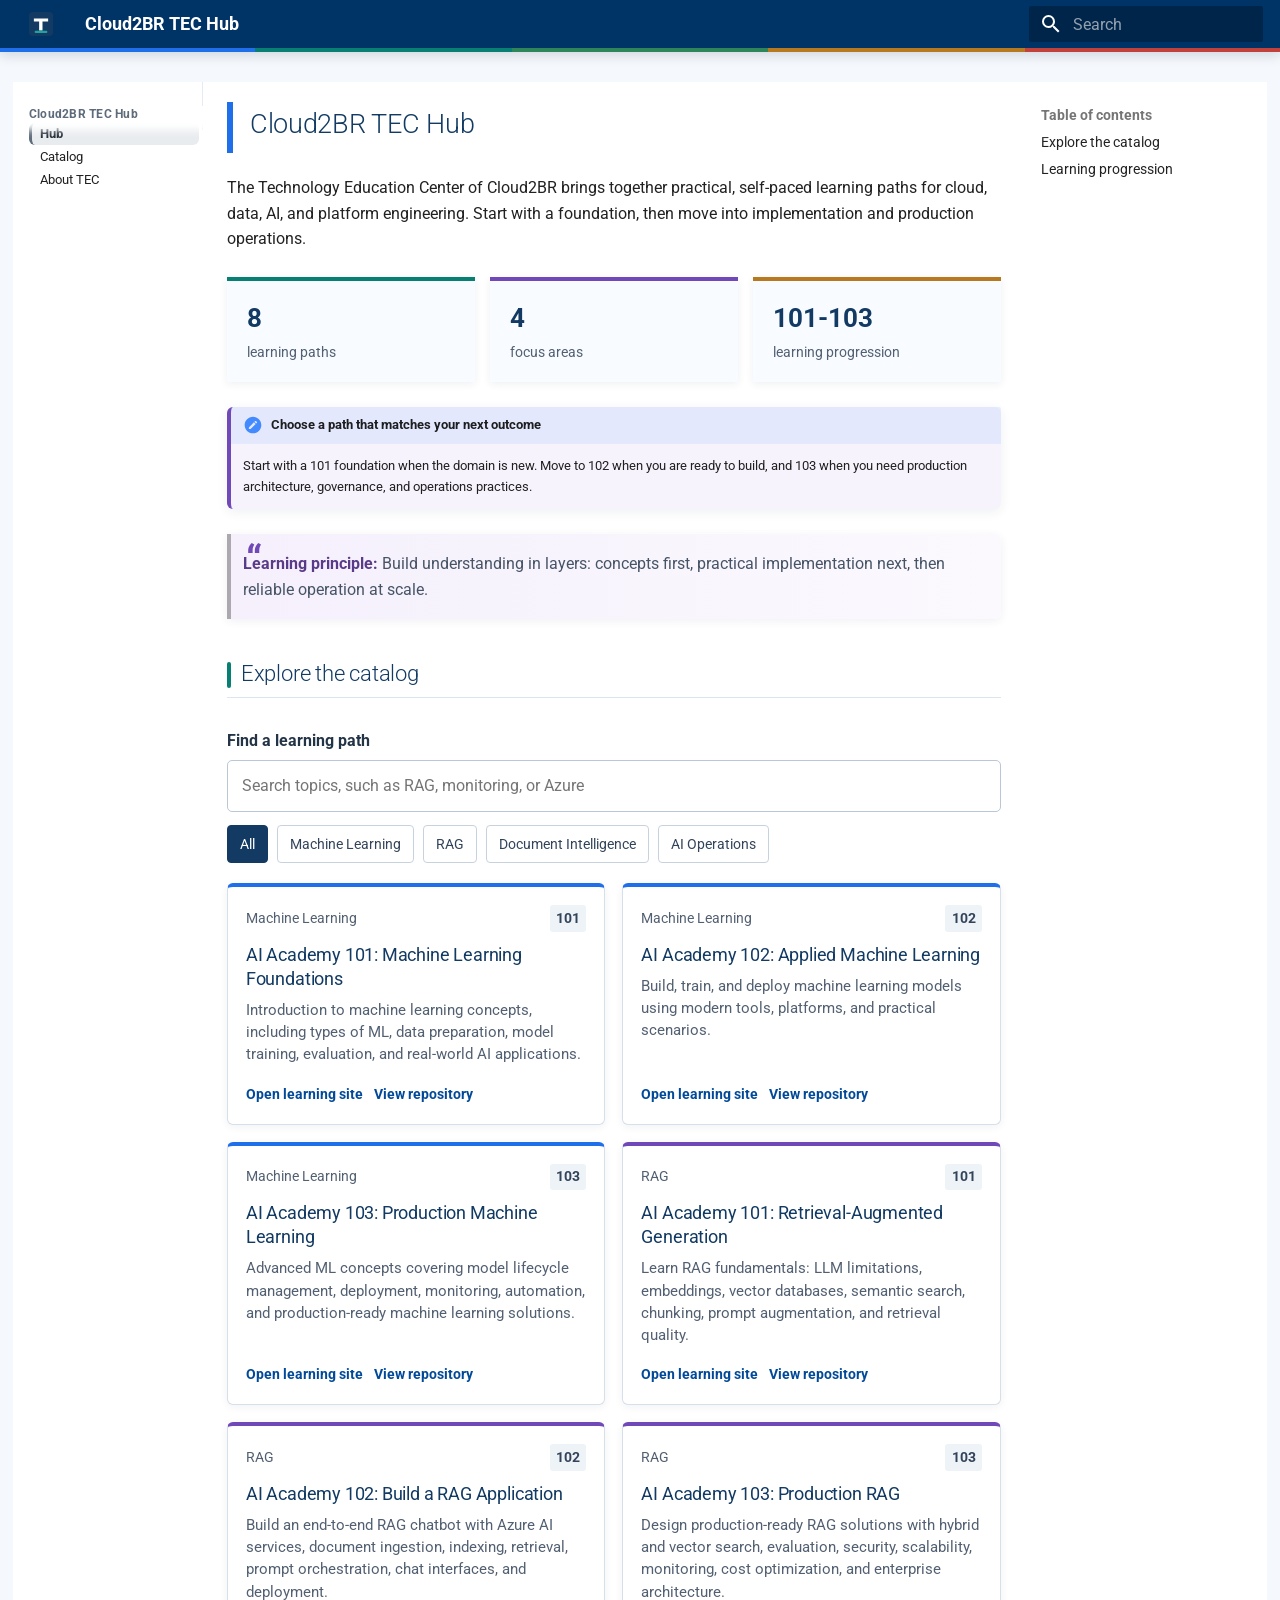
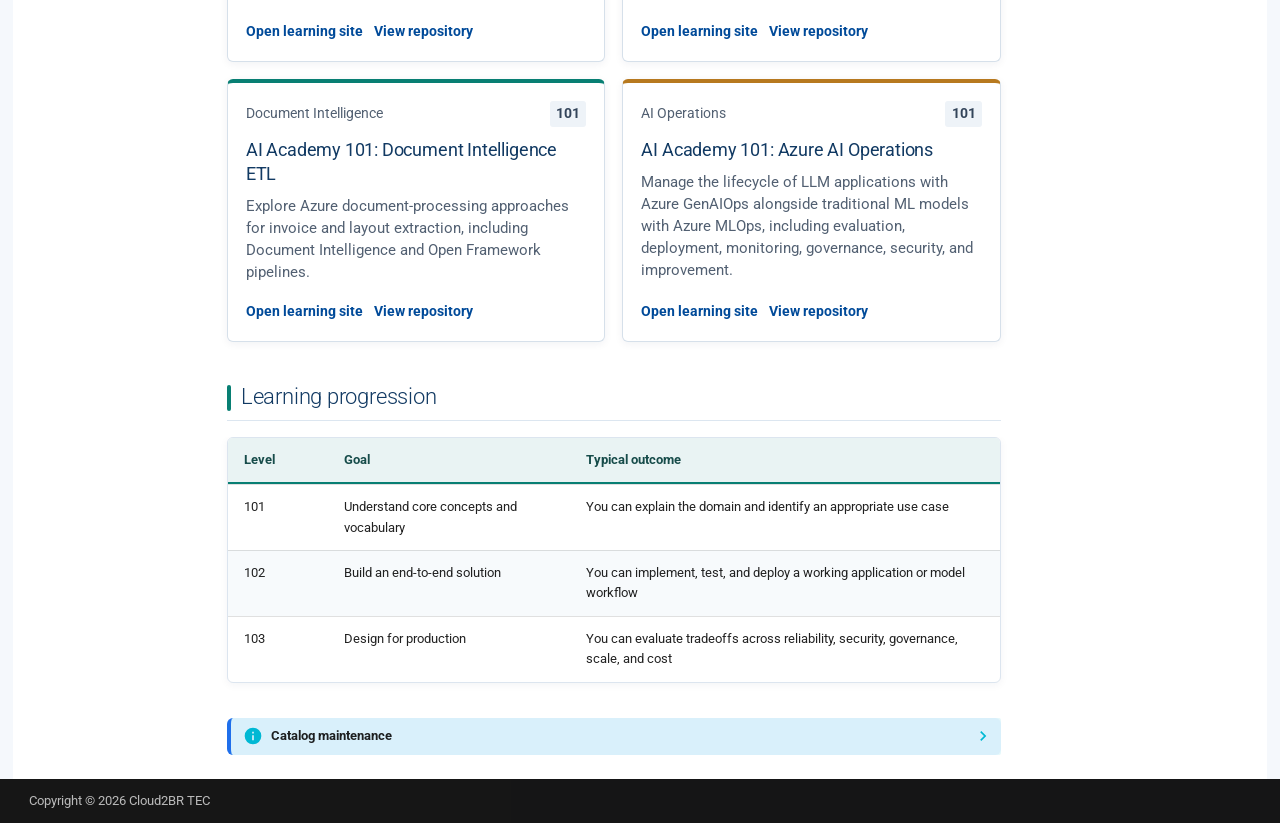
==== site/index.html @ 90d61f36 "Create Cloud2BR TEC learning hub" ====
<!doctype html>
<html lang="en" class="no-js">
  <head>
    
      <meta charset="utf-8">
      <meta name="viewport" content="width=device-width,initial-scale=1">
      
        <meta name="description" content="A catalog of Cloud2BR Technology Education Center learning paths and public resources.">
      
      
      
        <link rel="canonical" href="https://cloud2br-tec.github.io/tec-hub/index.html">
      
      
      
        <link rel="next" href="catalog.html">
      
      
        
      
      
      <link rel="icon" href="assets/img/tec-mark.svg">
      <meta name="generator" content="mkdocs-1.6.1, mkdocs-material-9.7.6">
    
    
      
        <title>Cloud2BR TEC Hub</title>
      
    
    
      <link rel="stylesheet" href="assets/stylesheets/main.484c7ddc.min.css">
      
        
        <link rel="stylesheet" href="assets/stylesheets/palette.ab4e12ef.min.css">
      
      


    
    
      
    
    
      
        
        
        <link rel="preconnect" href="https://fonts.gstatic.com" crossorigin>
        <link rel="stylesheet" href="https://fonts.googleapis.com/css?family=Roboto:300,300i,400,400i,700,700i%7CRoboto+Mono:400,400i,700,700i&display=fallback">
        <style>:root{--md-text-font:"Roboto";--md-code-font:"Roboto Mono"}</style>
      
    
    
      <link rel="stylesheet" href="assets/css/custom.css">
    
    <script>__md_scope=new URL(".",location),__md_hash=e=>[...e].reduce(((e,_)=>(e<<5)-e+_.charCodeAt(0)),0),__md_get=(e,_=localStorage,t=__md_scope)=>JSON.parse(_.getItem(t.pathname+"."+e)),__md_set=(e,_,t=localStorage,a=__md_scope)=>{try{t.setItem(a.pathname+"."+e,JSON.stringify(_))}catch(e){}}</script>
    
      

    
    
  </head>
  
  
    
    
    
    
    
    <body dir="ltr" data-md-color-scheme="default" data-md-color-primary="blue" data-md-color-accent="blue">
  
    
    <input class="md-toggle" data-md-toggle="drawer" type="checkbox" id="__drawer" autocomplete="off">
    <input class="md-toggle" data-md-toggle="search" type="checkbox" id="__search" autocomplete="off">
    <label class="md-overlay" for="__drawer"></label>
    <div data-md-component="skip">
      
        
        <a href="#cloud2br-tec-hub" class="md-skip">
          Skip to content
        </a>
      
    </div>
    <div data-md-component="announce">
      
    </div>
    
    
      

  

<header class="md-header md-header--shadow" data-md-component="header">
  <nav class="md-header__inner md-grid" aria-label="Header">
    <a href="index.html" title="Cloud2BR TEC Hub" class="md-header__button md-logo" aria-label="Cloud2BR TEC Hub" data-md-component="logo">
      
  <img src="assets/img/tec-mark.svg" alt="logo">

    </a>
    <label class="md-header__button md-icon" for="__drawer">
      
      <svg xmlns="http://www.w3.org/2000/svg" viewBox="0 0 24 24"><path d="M3 6h18v2H3zm0 5h18v2H3zm0 5h18v2H3z"/></svg>
    </label>
    <div class="md-header__title" data-md-component="header-title">
      <div class="md-header__ellipsis">
        <div class="md-header__topic">
          <span class="md-ellipsis">
            Cloud2BR TEC Hub
          </span>
        </div>
        <div class="md-header__topic" data-md-component="header-topic">
          <span class="md-ellipsis">
            
              Hub
            
          </span>
        </div>
      </div>
    </div>
    
      
    
    
    
    
      
      
        <label class="md-header__button md-icon" for="__search">
          
          <svg xmlns="http://www.w3.org/2000/svg" viewBox="0 0 24 24"><path d="M9.5 3A6.5 6.5 0 0 1 16 9.5c0 1.61-.59 3.09-1.56 4.23l.27.27h.79l5 5-1.5 1.5-5-5v-.79l-.27-.27A6.52 6.52 0 0 1 9.5 16 6.5 6.5 0 0 1 3 9.5 6.5 6.5 0 0 1 9.5 3m0 2C7 5 5 7 5 9.5S7 14 9.5 14 14 12 14 9.5 12 5 9.5 5"/></svg>
        </label>
        <div class="md-search" data-md-component="search" role="dialog">
  <label class="md-search__overlay" for="__search"></label>
  <div class="md-search__inner" role="search">
    <form class="md-search__form" name="search">
      <input type="text" class="md-search__input" name="query" aria-label="Search" placeholder="Search" autocapitalize="off" autocorrect="off" autocomplete="off" spellcheck="false" data-md-component="search-query" required>
      <label class="md-search__icon md-icon" for="__search">
        
        <svg xmlns="http://www.w3.org/2000/svg" viewBox="0 0 24 24"><path d="M9.5 3A6.5 6.5 0 0 1 16 9.5c0 1.61-.59 3.09-1.56 4.23l.27.27h.79l5 5-1.5 1.5-5-5v-.79l-.27-.27A6.52 6.52 0 0 1 9.5 16 6.5 6.5 0 0 1 3 9.5 6.5 6.5 0 0 1 9.5 3m0 2C7 5 5 7 5 9.5S7 14 9.5 14 14 12 14 9.5 12 5 9.5 5"/></svg>
        
        <svg xmlns="http://www.w3.org/2000/svg" viewBox="0 0 24 24"><path d="M20 11v2H8l5.5 5.5-1.42 1.42L4.16 12l7.92-7.92L13.5 5.5 8 11z"/></svg>
      </label>
      <nav class="md-search__options" aria-label="Search">
        
        <button type="reset" class="md-search__icon md-icon" title="Clear" aria-label="Clear" tabindex="-1">
          
          <svg xmlns="http://www.w3.org/2000/svg" viewBox="0 0 24 24"><path d="M19 6.41 17.59 5 12 10.59 6.41 5 5 6.41 10.59 12 5 17.59 6.41 19 12 13.41 17.59 19 19 17.59 13.41 12z"/></svg>
        </button>
      </nav>
      
    </form>
    <div class="md-search__output">
      <div class="md-search__scrollwrap" tabindex="0" data-md-scrollfix>
        <div class="md-search-result" data-md-component="search-result">
          <div class="md-search-result__meta">
            Initializing search
          </div>
          <ol class="md-search-result__list" role="presentation"></ol>
        </div>
      </div>
    </div>
  </div>
</div>
      
    
    
  </nav>
  
</header>
    
    <div class="md-container" data-md-component="container">
      
      
        
          
        
      
      <main class="md-main" data-md-component="main">
        <div class="md-main__inner md-grid">
          
            
              
              <div class="md-sidebar md-sidebar--primary" data-md-component="sidebar" data-md-type="navigation" >
                <div class="md-sidebar__scrollwrap">
                  <div class="md-sidebar__inner">
                    



<nav class="md-nav md-nav--primary" aria-label="Navigation" data-md-level="0">
  <label class="md-nav__title" for="__drawer">
    <a href="index.html" title="Cloud2BR TEC Hub" class="md-nav__button md-logo" aria-label="Cloud2BR TEC Hub" data-md-component="logo">
      
  <img src="assets/img/tec-mark.svg" alt="logo">

    </a>
    Cloud2BR TEC Hub
  </label>
  
  <ul class="md-nav__list" data-md-scrollfix>
    
      
      
  
  
    
  
  
  
    <li class="md-nav__item md-nav__item--active">
      
      <input class="md-nav__toggle md-toggle" type="checkbox" id="__toc">
      
      
        
      
      
        <label class="md-nav__link md-nav__link--active" for="__toc">
          
  
  
  <span class="md-ellipsis">
    
  
    Hub
  

    
  </span>
  
  

          <span class="md-nav__icon md-icon"></span>
        </label>
      
      <a href="index.html" class="md-nav__link md-nav__link--active">
        
  
  
  <span class="md-ellipsis">
    
  
    Hub
  

    
  </span>
  
  

      </a>
      
        

<nav class="md-nav md-nav--secondary" aria-label="Table of contents">
  
  
  
    
  
  
    <label class="md-nav__title" for="__toc">
      <span class="md-nav__icon md-icon"></span>
      Table of contents
    </label>
    <ul class="md-nav__list" data-md-component="toc" data-md-scrollfix>
      
        <li class="md-nav__item">
  <a href="#explore-the-catalog" class="md-nav__link">
    <span class="md-ellipsis">
      
        Explore the catalog
      
    </span>
  </a>
  
</li>
      
        <li class="md-nav__item">
  <a href="#learning-progression" class="md-nav__link">
    <span class="md-ellipsis">
      
        Learning progression
      
    </span>
  </a>
  
</li>
      
    </ul>
  
</nav>
      
    </li>
  

    
      
      
  
  
  
  
    <li class="md-nav__item">
      <a href="catalog.html" class="md-nav__link">
        
  
  
  <span class="md-ellipsis">
    
  
    Catalog
  

    
  </span>
  
  

      </a>
    </li>
  

    
      
      
  
  
  
  
    <li class="md-nav__item">
      <a href="about.html" class="md-nav__link">
        
  
  
  <span class="md-ellipsis">
    
  
    About TEC
  

    
  </span>
  
  

      </a>
    </li>
  

    
  </ul>
</nav>
                  </div>
                </div>
              </div>
            
            
              
              <div class="md-sidebar md-sidebar--secondary" data-md-component="sidebar" data-md-type="toc" >
                <div class="md-sidebar__scrollwrap">
                  <div class="md-sidebar__inner">
                    

<nav class="md-nav md-nav--secondary" aria-label="Table of contents">
  
  
  
    
  
  
    <label class="md-nav__title" for="__toc">
      <span class="md-nav__icon md-icon"></span>
      Table of contents
    </label>
    <ul class="md-nav__list" data-md-component="toc" data-md-scrollfix>
      
        <li class="md-nav__item">
  <a href="#explore-the-catalog" class="md-nav__link">
    <span class="md-ellipsis">
      
        Explore the catalog
      
    </span>
  </a>
  
</li>
      
        <li class="md-nav__item">
  <a href="#learning-progression" class="md-nav__link">
    <span class="md-ellipsis">
      
        Learning progression
      
    </span>
  </a>
  
</li>
      
    </ul>
  
</nav>
                  </div>
                </div>
              </div>
            
          
          
            <div class="md-content" data-md-component="content">
              
              <article class="md-content__inner md-typeset">
                
                  



<h1 id="cloud2br-tec-hub">Cloud2BR TEC Hub<a class="headerlink" href="#cloud2br-tec-hub" title="Permanent link">&para;</a></h1>
<p>The Technology Education Center of Cloud2BR brings together practical, self-paced learning paths for cloud, data, AI, and platform engineering. Start with a foundation, then move into implementation and production operations.</p>
<div class="hub-overview" aria-label="Cloud2BR TEC learning catalog overview">
  <div><strong id="catalog-count">8</strong><span>learning paths</span></div>
  <div><strong>4</strong><span>focus areas</span></div>
  <div><strong>101-103</strong><span>learning progression</span></div>
</div>

<div class="admonition important">
<p class="admonition-title">Choose a path that matches your next outcome</p>
<p>Start with a 101 foundation when the domain is new. Move to 102 when you are ready to build, and 103 when you need production architecture, governance, and operations practices.</p>
</div>
<blockquote>
<p><strong>Learning principle:</strong> Build understanding in layers: concepts first, practical implementation next, then reliable operation at scale.</p>
</blockquote>
<h2 id="explore-the-catalog">Explore the catalog<a class="headerlink" href="#explore-the-catalog" title="Permanent link">&para;</a></h2>
<div class="catalog-toolbar" data-catalog-toolbar>
  <label class="catalog-search-label" for="catalog-search">Find a learning path</label>
  <input id="catalog-search" class="catalog-search" type="search" placeholder="Search topics, such as RAG, monitoring, or Azure" autocomplete="off">
  <div class="catalog-filters" role="group" aria-label="Filter learning paths">
    <button class="catalog-filter is-active" type="button" data-filter="All">All</button>
    <button class="catalog-filter" type="button" data-filter="Machine Learning">Machine Learning</button>
    <button class="catalog-filter" type="button" data-filter="RAG">RAG</button>
    <button class="catalog-filter" type="button" data-filter="Document Intelligence">Document Intelligence</button>
    <button class="catalog-filter" type="button" data-filter="AI Operations">AI Operations</button>
  </div>
</div>

<div id="repository-catalog" class="repository-catalog" aria-live="polite"></div>

<noscript>
  <p>JavaScript is required to load the interactive catalog. Browse the public repositories at <a href="https://github.com/Cloud2BR-TEC">Cloud2BR TEC on GitHub</a>.</p>
</noscript>

<h2 id="learning-progression">Learning progression<a class="headerlink" href="#learning-progression" title="Permanent link">&para;</a></h2>
<table>
<thead>
<tr>
<th>Level</th>
<th>Goal</th>
<th>Typical outcome</th>
</tr>
</thead>
<tbody>
<tr>
<td>101</td>
<td>Understand core concepts and vocabulary</td>
<td>You can explain the domain and identify an appropriate use case</td>
</tr>
<tr>
<td>102</td>
<td>Build an end-to-end solution</td>
<td>You can implement, test, and deploy a working application or model workflow</td>
</tr>
<tr>
<td>103</td>
<td>Design for production</td>
<td>You can evaluate tradeoffs across reliability, security, governance, scale, and cost</td>
</tr>
</tbody>
</table>
<details class="info">
<summary>Catalog maintenance</summary>
<p>The repository catalog is sourced from <code>repos-map.yml</code>. Update that map when a public repository is added, renamed, retired, or receives a GitHub Pages site.</p>
</details>












                
              </article>
            </div>
          
          
<script>var target=document.getElementById(location.hash.slice(1));target&&target.name&&(target.checked=target.name.startsWith("__tabbed_"))</script>
        </div>
        
          <button type="button" class="md-top md-icon" data-md-component="top" hidden>
  
  <svg xmlns="http://www.w3.org/2000/svg" viewBox="0 0 24 24"><path d="M13 20h-2V8l-5.5 5.5-1.42-1.42L12 4.16l7.92 7.92-1.42 1.42L13 8z"/></svg>
  Back to top
</button>
        
      </main>
      
        <footer class="md-footer">
  
  <div class="md-footer-meta md-typeset">
    <div class="md-footer-meta__inner md-grid">
      <div class="md-copyright">
  
    <div class="md-copyright__highlight">
      Copyright &copy; 2026 <a href="https://github.com/Cloud2BR-TEC" target="_blank" rel="noopener">Cloud2BR TEC</a>
    </div>
  
  
</div>
      
    </div>
  </div>
</footer>
      
    </div>
    <div class="md-dialog" data-md-component="dialog">
      <div class="md-dialog__inner md-typeset"></div>
    </div>
    
    
    
      
      
      <script id="__config" type="application/json">{"annotate": null, "base": ".", "features": ["navigation.top", "search.highlight"], "search": "assets/javascripts/workers/search.2c215733.min.js", "tags": null, "translations": {"clipboard.copied": "Copied to clipboard", "clipboard.copy": "Copy to clipboard", "search.result.more.one": "1 more on this page", "search.result.more.other": "# more on this page", "search.result.none": "No matching documents", "search.result.one": "1 matching document", "search.result.other": "# matching documents", "search.result.placeholder": "Type to start searching", "search.result.term.missing": "Missing", "select.version": "Select version"}, "version": null}</script>
    
    
      <script src="assets/javascripts/bundle.79ae519e.min.js"></script>
      
        <script src="assets/js/org-link.js"></script>
      
        <script src="assets/js/external-links.js"></script>
      
        <script src="assets/js/repository-catalog.js"></script>
      
    
  </body>
</html>
---- site/assets/stylesheets/main.484c7ddc.min.css ----
@charset "UTF-8";html{-webkit-text-size-adjust:none;-moz-text-size-adjust:none;text-size-adjust:none;box-sizing:border-box}*,:after,:before{box-sizing:inherit}@media (prefers-reduced-motion){*,:after,:before{transition:none!important}}body{margin:0}a,button,input,label{-webkit-tap-highlight-color:transparent}a{color:inherit;text-decoration:none}hr{border:0;box-sizing:initial;display:block;height:.05rem;overflow:visible;padding:0}small{font-size:80%}sub,sup{line-height:1em}img{border-style:none}table{border-collapse:initial;border-spacing:0}td,th{font-weight:400;vertical-align:top}button{background:#0000;border:0;font-family:inherit;font-size:inherit;margin:0;padding:0}input{border:0;outline:none}:root{--md-primary-fg-color:#4051b5;--md-primary-fg-color--light:#5d6cc0;--md-primary-fg-color--dark:#303fa1;--md-primary-bg-color:#fff;--md-primary-bg-color--light:#ffffffb3;--md-accent-fg-color:#526cfe;--md-accent-fg-color--transparent:#526cfe1a;--md-accent-bg-color:#fff;--md-accent-bg-color--light:#ffffffb3}[data-md-color-scheme=default]{color-scheme:light}[data-md-color-scheme=default] img[src$="#gh-dark-mode-only"],[data-md-color-scheme=default] img[src$="#only-dark"]{display:none}:root,[data-md-color-scheme=default]{--md-hue:225deg;--md-default-fg-color:#000000de;--md-default-fg-color--light:#0000008a;--md-default-fg-color--lighter:#00000052;--md-default-fg-color--lightest:#00000012;--md-default-bg-color:#fff;--md-default-bg-color--light:#ffffffb3;--md-default-bg-color--lighter:#ffffff4d;--md-default-bg-color--lightest:#ffffff1f;--md-code-fg-color:#36464e;--md-code-bg-color:#f5f5f5;--md-code-bg-color--light:#f5f5f5b3;--md-code-bg-color--lighter:#f5f5f54d;--md-code-hl-color:#4287ff;--md-code-hl-color--light:#4287ff1a;--md-code-hl-number-color:#d52a2a;--md-code-hl-special-color:#db1457;--md-code-hl-function-color:#a846b9;--md-code-hl-constant-color:#6e59d9;--md-code-hl-keyword-color:#3f6ec6;--md-code-hl-string-color:#1c7d4d;--md-code-hl-name-color:var(--md-code-fg-color);--md-code-hl-operator-color:var(--md-default-fg-color--light);--md-code-hl-punctuation-color:var(--md-default-fg-color--light);--md-code-hl-comment-color:var(--md-default-fg-color--light);--md-code-hl-generic-color:var(--md-default-fg-color--light);--md-code-hl-variable-color:var(--md-default-fg-color--light);--md-typeset-color:var(--md-default-fg-color);--md-typeset-a-color:var(--md-primary-fg-color);--md-typeset-del-color:#f5503d26;--md-typeset-ins-color:#0bd57026;--md-typeset-kbd-color:#fafafa;--md-typeset-kbd-accent-color:#fff;--md-typeset-kbd-border-color:#b8b8b8;--md-typeset-mark-color:#ffff0080;--md-typeset-table-color:#0000001f;--md-typeset-table-color--light:rgba(0,0,0,.035);--md-admonition-fg-color:var(--md-default-fg-color);--md-admonition-bg-color:var(--md-default-bg-color);--md-warning-fg-color:#000000de;--md-warning-bg-color:#ff9;--md-footer-fg-color:#fff;--md-footer-fg-color--light:#ffffffb3;--md-footer-fg-color--lighter:#ffffff73;--md-footer-bg-color:#000000de;--md-footer-bg-color--dark:#00000052;--md-shadow-z1:0 0.2rem 0.5rem #0000000d,0 0 0.05rem #0000001a;--md-shadow-z2:0 0.2rem 0.5rem #0000001a,0 0 0.05rem #00000040;--md-shadow-z3:0 0.2rem 0.5rem #0003,0 0 0.05rem #00000059}.md-icon svg{fill:currentcolor;display:block;height:1.2rem;width:1.2rem}body{-webkit-font-smoothing:antialiased;-moz-osx-font-smoothing:grayscale;--md-text-font-family:var(--md-text-font,_),-apple-system,BlinkMacSystemFont,Helvetica,Arial,sans-serif;--md-code-font-family:var(--md-code-font,_),SFMono-Regular,Consolas,Menlo,monospace}aside,body,input{font-feature-settings:"kern","liga";color:var(--md-typeset-color);font-family:var(--md-text-font-family)}code,kbd,pre{font-feature-settings:"kern";font-family:var(--md-code-font-family)}:root{--md-typeset-table-sort-icon:url('data:image/svg+xml;charset=utf-8,<svg xmlns="http://www.w3.org/2000/svg" viewBox="0 0 24 24"><path d="m18 21-4-4h3V7h-3l4-4 4 4h-3v10h3M2 19v-2h10v2M2 13v-2h7v2M2 7V5h4v2z"/></svg>');--md-typeset-table-sort-icon--asc:url('data:image/svg+xml;charset=utf-8,<svg xmlns="http://www.w3.org/2000/svg" viewBox="0 0 24 24"><path d="M19 17h3l-4 4-4-4h3V3h2M2 17h10v2H2M6 5v2H2V5m0 6h7v2H2z"/></svg>');--md-typeset-table-sort-icon--desc:url('data:image/svg+xml;charset=utf-8,<svg xmlns="http://www.w3.org/2000/svg" viewBox="0 0 24 24"><path d="M19 7h3l-4-4-4 4h3v14h2M2 17h10v2H2M6 5v2H2V5m0 6h7v2H2z"/></svg>')}.md-typeset{-webkit-print-color-adjust:exact;color-adjust:exact;font-size:.8rem;line-height:1.6;overflow-wrap:break-word}@media print{.md-typeset{font-size:.68rem}}.md-typeset blockquote,.md-typeset dl,.md-typeset figure,.md-typeset ol,.md-typeset pre,.md-typeset ul{margin-bottom:1em;margin-top:1em}.md-typeset h1{color:var(--md-default-fg-color--light);font-size:2em;line-height:1.3;margin:0 0 1.25em}.md-typeset h1,.md-typeset h2{font-weight:300;letter-spacing:-.01em}.md-typeset h2{font-size:1.5625em;line-height:1.4;margin:1.6em 0 .64em}.md-typeset h3{font-size:1.25em;font-weight:400;letter-spacing:-.01em;line-height:1.5;margin:1.6em 0 .8em}.md-typeset h2+h3{margin-top:.8em}.md-typeset h4{font-weight:700;letter-spacing:-.01em;margin:1em 0}.md-typeset h5,.md-typeset h6{color:var(--md-default-fg-color--light);font-size:.8em;font-weight:700;letter-spacing:-.01em;margin:1.25em 0}.md-typeset h5{text-transform:uppercase}.md-typeset h5 code{text-transform:none}.md-typeset hr{border-bottom:.05rem solid var(--md-default-fg-color--lightest);display:flow-root;margin:1.5em 0}.md-typeset a{color:var(--md-typeset-a-color);word-break:break-word}.md-typeset a,.md-typeset a:before{transition:color 125ms}.md-typeset a:focus,.md-typeset a:hover{color:var(--md-accent-fg-color)}.md-typeset a:focus code,.md-typeset a:hover code{background-color:var(--md-accent-fg-color--transparent);color:var(--md-accent-fg-color)}.md-typeset a code{color:var(--md-typeset-a-color)}.md-typeset a.focus-visible{outline-color:var(--md-accent-fg-color);outline-offset:.2rem}.md-typeset code,.md-typeset kbd,.md-typeset pre{color:var(--md-code-fg-color);direction:ltr;font-variant-ligatures:none;transition:background-color 125ms}@media print{.md-typeset code,.md-typeset kbd,.md-typeset pre{white-space:pre-wrap}}.md-typeset code{background-color:var(--md-code-bg-color);border-radius:.1rem;-webkit-box-decoration-break:clone;box-decoration-break:clone;font-size:.85em;padding:0 .2941176471em;transition:color 125ms,background-color 125ms;word-break:break-word}.md-typeset code:not(.focus-visible){-webkit-tap-highlight-color:transparent;outline:none}.md-typeset pre{display:flow-root;line-height:1.4;position:relative}.md-typeset pre>code{-webkit-box-decoration-break:slice;box-decoration-break:slice;box-shadow:none;display:block;margin:0;outline-color:var(--md-accent-fg-color);overflow:auto;padding:.7720588235em 1.1764705882em;scrollbar-color:var(--md-default-fg-color--lighter) #0000;scrollbar-width:thin;touch-action:auto;word-break:normal}.md-typeset pre>code:hover{scrollbar-color:var(--md-accent-fg-color) #0000}.md-typeset pre>code::-webkit-scrollbar{height:.2rem;width:.2rem}.md-typeset pre>code::-webkit-scrollbar-thumb{background-color:var(--md-default-fg-color--lighter)}.md-typeset pre>code::-webkit-scrollbar-thumb:hover{background-color:var(--md-accent-fg-color)}.md-typeset kbd{background-color:var(--md-typeset-kbd-color);border-radius:.1rem;box-shadow:0 .1rem 0 .05rem var(--md-typeset-kbd-border-color),0 .1rem 0 var(--md-typeset-kbd-border-color),0 -.1rem .2rem var(--md-typeset-kbd-accent-color) inset;color:var(--md-default-fg-color);display:inline-block;font-size:.75em;padding:0 .6666666667em;vertical-align:text-top;word-break:break-word}.md-typeset mark{background-color:var(--md-typeset-mark-color);-webkit-box-decoration-break:clone;box-decoration-break:clone;color:inherit;word-break:break-word}.md-typeset abbr{cursor:help;text-decoration:none}.md-typeset [data-preview],.md-typeset abbr{border-bottom:.05rem dotted var(--md-default-fg-color--light)}.md-typeset small{opacity:.75}[dir=ltr] .md-typeset sub,[dir=ltr] .md-typeset sup{margin-left:.078125em}[dir=rtl] .md-typeset sub,[dir=rtl] .md-typeset sup{margin-right:.078125em}[dir=ltr] .md-typeset blockquote{padding-left:.6rem}[dir=rtl] .md-typeset blockquote{padding-right:.6rem}[dir=ltr] .md-typeset blockquote{border-left:.2rem solid var(--md-default-fg-color--lighter)}[dir=rtl] .md-typeset blockquote{border-right:.2rem solid var(--md-default-fg-color--lighter)}.md-typeset blockquote{color:var(--md-default-fg-color--light);margin-left:0;margin-right:0}.md-typeset ul{list-style-type:disc}.md-typeset ul[type]{list-style-type:revert-layer}[dir=ltr] .md-typeset ol,[dir=ltr] .md-typeset ul{margin-left:.625em}[dir=rtl] .md-typeset ol,[dir=rtl] .md-typeset ul{margin-right:.625em}.md-typeset ol,.md-typeset ul{padding:0}.md-typeset ol:not([hidden]),.md-typeset ul:not([hidden]){display:flow-root}.md-typeset ol ol,.md-typeset ul ol{list-style-type:lower-alpha}.md-typeset ol ol ol,.md-typeset ul ol ol{list-style-type:lower-roman}.md-typeset ol ol ol ol,.md-typeset ul ol ol ol{list-style-type:upper-alpha}.md-typeset ol ol ol ol ol,.md-typeset ul ol ol ol ol{list-style-type:upper-roman}.md-typeset ol[type],.md-typeset ul[type]{list-style-type:revert-layer}[dir=ltr] .md-typeset ol li,[dir=ltr] .md-typeset ul li{margin-left:1.25em}[dir=rtl] .md-typeset ol li,[dir=rtl] .md-typeset ul li{margin-right:1.25em}.md-typeset ol li,.md-typeset ul li{margin-bottom:.5em}.md-typeset ol li blockquote,.md-typeset ol li p,.md-typeset ul li blockquote,.md-typeset ul li p{margin:.5em 0}.md-typeset ol li:last-child,.md-typeset ul li:last-child{margin-bottom:0}[dir=ltr] .md-typeset ol li ol,[dir=ltr] .md-typeset ol li ul,[dir=ltr] .md-typeset ul li ol,[dir=ltr] .md-typeset ul li ul{margin-left:.625em}[dir=rtl] .md-typeset ol li ol,[dir=rtl] .md-typeset ol li ul,[dir=rtl] .md-typeset ul li ol,[dir=rtl] .md-typeset ul li ul{margin-right:.625em}.md-typeset ol li ol,.md-typeset ol li ul,.md-typeset ul li ol,.md-typeset ul li ul{margin-bottom:.5em;margin-top:.5em}[dir=ltr] .md-typeset dd{margin-left:1.875em}[dir=rtl] .md-typeset dd{margin-right:1.875em}.md-typeset dd{margin-bottom:1.5em;margin-top:1em}.md-typeset img,.md-typeset svg,.md-typeset video{height:auto;max-width:100%}.md-typeset img[align=left]{margin:1em 1em 1em 0}.md-typeset img[align=right]{margin:1em 0 1em 1em}.md-typeset img[align]:only-child{margin-top:0}.md-typeset figure{display:flow-root;margin:1em auto;max-width:100%;text-align:center;width:fit-content}.md-typeset figure img{display:block;margin:0 auto}.md-typeset figcaption{font-style:italic;margin:1em auto;max-width:24rem}.md-typeset iframe{max-width:100%}.md-typeset table:not([class]){background-color:var(--md-default-bg-color);border:.05rem solid var(--md-typeset-table-color);border-radius:.1rem;display:inline-block;font-size:.64rem;max-width:100%;overflow:auto;touch-action:auto}@media print{.md-typeset table:not([class]){display:table}}.md-typeset table:not([class])+*{margin-top:1.5em}.md-typeset table:not([class]) td>:first-child,.md-typeset table:not([class]) th>:first-child{margin-top:0}.md-typeset table:not([class]) td>:last-child,.md-typeset table:not([class]) th>:last-child{margin-bottom:0}.md-typeset table:not([class]) td:not([align]),.md-typeset table:not([class]) th:not([align]){text-align:left}[dir=rtl] .md-typeset table:not([class]) td:not([align]),[dir=rtl] .md-typeset table:not([class]) th:not([align]){text-align:right}.md-typeset table:not([class]) th{font-weight:700;min-width:5rem;padding:.9375em 1.25em;vertical-align:top}.md-typeset table:not([class]) td{border-top:.05rem solid var(--md-typeset-table-color);padding:.9375em 1.25em;vertical-align:top}.md-typeset table:not([class]) tbody tr{transition:background-color 125ms}.md-typeset table:not([class]) tbody tr:hover{background-color:var(--md-typeset-table-color--light);box-shadow:0 .05rem 0 var(--md-default-bg-color) inset}.md-typeset table:not([class]) a{word-break:normal}.md-typeset table th[role=columnheader]{cursor:pointer}[dir=ltr] .md-typeset table th[role=columnheader]:after{margin-left:.5em}[dir=rtl] .md-typeset table th[role=columnheader]:after{margin-right:.5em}.md-typeset table th[role=columnheader]:after{content:"";display:inline-block;height:1.2em;-webkit-mask-image:var(--md-typeset-table-sort-icon);mask-image:var(--md-typeset-table-sort-icon);-webkit-mask-repeat:no-repeat;mask-repeat:no-repeat;-webkit-mask-size:contain;mask-size:contain;transition:background-color 125ms;vertical-align:text-bottom;width:1.2em}.md-typeset table th[role=columnheader]:hover:after{background-color:var(--md-default-fg-color--lighter)}.md-typeset table th[role=columnheader][aria-sort=ascending]:after{background-color:var(--md-default-fg-color--light);-webkit-mask-image:var(--md-typeset-table-sort-icon--asc);mask-image:var(--md-typeset-table-sort-icon--asc)}.md-typeset table th[role=columnheader][aria-sort=descending]:after{background-color:var(--md-default-fg-color--light);-webkit-mask-image:var(--md-typeset-table-sort-icon--desc);mask-image:var(--md-typeset-table-sort-icon--desc)}.md-typeset__scrollwrap{margin:1em -.8rem;overflow-x:auto;touch-action:auto}.md-typeset__table{display:inline-block;margin-bottom:.5em;padding:0 .8rem}@media print{.md-typeset__table{display:block}}html .md-typeset__table table{display:table;margin:0;overflow:hidden;width:100%}@media screen and (max-width:44.984375em){.md-content__inner>pre{margin:1em -.8rem}.md-content__inner>pre code{border-radius:0}}.md-typeset .md-author{border-radius:100%;display:block;flex-shrink:0;height:1.6rem;overflow:hidden;position:relative;transition:color 125ms,transform 125ms;width:1.6rem}.md-typeset .md-author img{display:block}.md-typeset .md-author--more{background:var(--md-default-fg-color--lightest);color:var(--md-default-fg-color--lighter);font-size:.6rem;font-weight:700;line-height:1.6rem;text-align:center}.md-typeset .md-author--long{height:2.4rem;width:2.4rem}.md-typeset a.md-author{transform:scale(1)}.md-typeset a.md-author img{border-radius:100%;filter:grayscale(100%) opacity(75%);transition:filter 125ms}.md-typeset a.md-author:focus,.md-typeset a.md-author:hover{transform:scale(1.1);z-index:1}.md-typeset a.md-author:focus img,.md-typeset a.md-author:hover img{filter:grayscale(0)}.md-banner{background-color:var(--md-footer-bg-color);color:var(--md-footer-fg-color);overflow:auto}@media print{.md-banner{display:none}}.md-banner--warning{background-color:var(--md-warning-bg-color);color:var(--md-warning-fg-color)}.md-banner__inner{font-size:.7rem;margin:.6rem auto;padding:0 .8rem}[dir=ltr] .md-banner__button{float:right}[dir=rtl] .md-banner__button{float:left}.md-banner__button{color:inherit;cursor:pointer;transition:opacity .25s}.no-js .md-banner__button{display:none}.md-banner__button:hover{opacity:.7}html{font-size:125%;height:100%;overflow-x:hidden}@media screen and (min-width:100em){html{font-size:137.5%}}@media screen and (min-width:125em){html{font-size:150%}}body{background-color:var(--md-default-bg-color);display:flex;flex-direction:column;font-size:.5rem;min-height:100%;position:relative;width:100%}@media print{body{display:block}}@media screen and (max-width:59.984375em){body[data-md-scrolllock]{position:fixed}}.md-grid{margin-left:auto;margin-right:auto;max-width:61rem}.md-container{display:flex;flex-direction:column;flex-grow:1}@media print{.md-container{display:block}}.md-main{flex-grow:1}.md-main__inner{display:flex;height:100%;margin-top:1.5rem}.md-ellipsis{overflow:hidden;text-overflow:ellipsis}.md-toggle{display:none}.md-option{height:0;opacity:0;position:absolute;width:0}.md-option:checked+label:not([hidden]){display:block}.md-option.focus-visible+label{outline-color:var(--md-accent-fg-color);outline-style:auto}.md-skip{background-color:var(--md-default-fg-color);border-radius:.1rem;color:var(--md-default-bg-color);font-size:.64rem;margin:.5rem;opacity:0;outline-color:var(--md-accent-fg-color);padding:.3rem .5rem;position:fixed;transform:translateY(.4rem);z-index:-1}.md-skip:focus{opacity:1;transform:translateY(0);transition:transform .25s cubic-bezier(.4,0,.2,1),opacity 175ms 75ms;z-index:10}@page{margin:25mm}:root{--md-clipboard-icon:url('data:image/svg+xml;charset=utf-8,<svg xmlns="http://www.w3.org/2000/svg" viewBox="0 0 24 24"><path d="M19 21H8V7h11m0-2H8a2 2 0 0 0-2 2v14a2 2 0 0 0 2 2h11a2 2 0 0 0 2-2V7a2 2 0 0 0-2-2m-3-4H4a2 2 0 0 0-2 2v14h2V3h12z"/></svg>')}.md-clipboard{border-radius:.1rem;color:var(--md-default-fg-color--lightest);cursor:pointer;height:1.5em;outline-color:var(--md-accent-fg-color);outline-offset:.1rem;transition:color .25s;width:1.5em;z-index:1}@media print{.md-clipboard{display:none}}.md-clipboard:not(.focus-visible){-webkit-tap-highlight-color:transparent;outline:none}:hover>.md-clipboard{color:var(--md-default-fg-color--light)}.md-clipboard:focus,.md-clipboard:hover{color:var(--md-accent-fg-color)}.md-clipboard:after{background-color:currentcolor;content:"";display:block;height:1.125em;margin:0 auto;-webkit-mask-image:var(--md-clipboard-icon);mask-image:var(--md-clipboard-icon);-webkit-mask-position:center;mask-position:center;-webkit-mask-repeat:no-repeat;mask-repeat:no-repeat;-webkit-mask-size:contain;mask-size:contain;width:1.125em}.md-clipboard--inline{cursor:pointer}.md-clipboard--inline code{transition:color .25s,background-color .25s}.md-clipboard--inline:focus code,.md-clipboard--inline:hover code{background-color:var(--md-accent-fg-color--transparent);color:var(--md-accent-fg-color)}:root{--md-code-select-icon:url('data:image/svg+xml;charset=utf-8,<svg xmlns="http://www.w3.org/2000/svg" viewBox="0 0 24 24"><path d="M19 19h-4v2h4c1.1 0 2-.9 2-2v-4h-2m0-12h-4v2h4v4h2V5c0-1.1-.9-2-2-2M5 5h4V3H5c-1.1 0-2 .9-2 2v4h2m0 6H3v4c0 1.1.9 2 2 2h4v-2H5zm2-4h2v2H7zm4 0h2v2h-2zm4 0h2v2h-2zM7 7h2v2H7zm4 0h2v2h-2zm4 0h2v2h-2zm-8 8h2v2H7zm4 0h2v2h-2zm4 0h2v2h-2z"/></svg>');--md-code-copy-icon:url('data:image/svg+xml;charset=utf-8,<svg xmlns="http://www.w3.org/2000/svg" viewBox="0 0 24 24"><path d="M19 21H8V7h11m0-2H8a2 2 0 0 0-2 2v14a2 2 0 0 0 2 2h11a2 2 0 0 0 2-2V7a2 2 0 0 0-2-2m-3-4H4a2 2 0 0 0-2 2v14h2V3h12z"/></svg>')}.md-typeset .md-code__content{display:grid}.md-code__nav{background-color:var(--md-code-bg-color--lighter);border-radius:.1rem;display:flex;gap:.2rem;padding:.2rem;position:absolute;right:.25em;top:.25em;transition:background-color .25s;z-index:1}:hover>.md-code__nav{background-color:var(--md-code-bg-color--light)}.md-code__button{color:var(--md-default-fg-color--lightest);cursor:pointer;display:block;height:1.5em;outline-color:var(--md-accent-fg-color);outline-offset:.1rem;transition:color .25s;width:1.5em}:hover>*>.md-code__button{color:var(--md-default-fg-color--light)}.md-code__button.focus-visible,.md-code__button:hover{color:var(--md-accent-fg-color)}.md-code__button--active{color:var(--md-default-fg-color)!important}.md-code__button:after{background-color:currentcolor;content:"";display:block;height:1.125em;margin:0 auto;-webkit-mask-position:center;mask-position:center;-webkit-mask-repeat:no-repeat;mask-repeat:no-repeat;-webkit-mask-size:contain;mask-size:contain;width:1.125em}.md-code__button[data-md-type=select]:after{-webkit-mask-image:var(--md-code-select-icon);mask-image:var(--md-code-select-icon)}.md-code__button[data-md-type=copy]:after{-webkit-mask-image:var(--md-code-copy-icon);mask-image:var(--md-code-copy-icon)}@keyframes consent{0%{opacity:0;transform:translateY(100%)}to{opacity:1;transform:translateY(0)}}@keyframes overlay{0%{opacity:0}to{opacity:1}}.md-consent__overlay{animation:overlay .25s both;-webkit-backdrop-filter:blur(.1rem);backdrop-filter:blur(.1rem);background-color:#0000008a;height:100%;opacity:1;position:fixed;top:0;width:100%;z-index:5}.md-consent__inner{animation:consent .5s cubic-bezier(.1,.7,.1,1) both;background-color:var(--md-default-bg-color);border:0;border-radius:.1rem;bottom:0;box-shadow:0 0 .2rem #0000001a,0 .2rem .4rem #0003;max-height:100%;overflow:auto;padding:0;position:fixed;width:100%;z-index:5}.md-consent__form{padding:.8rem}.md-consent__settings{display:none;margin:1em 0}input:checked+.md-consent__settings{display:block}.md-consent__controls{margin-bottom:.8rem}.md-typeset .md-consent__controls .md-button{display:inline}@media screen and (max-width:44.984375em){.md-typeset .md-consent__controls .md-button{display:block;margin-top:.4rem;text-align:center;width:100%}}.md-consent label{cursor:pointer}.md-content{flex-grow:1;min-width:0}.md-content__inner{margin:0 .8rem 1.2rem;padding-top:.6rem}@media screen and (min-width:76.25em){[dir=ltr] .md-sidebar--primary:not([hidden])~.md-content>.md-content__inner{margin-left:1.2rem}[dir=ltr] .md-sidebar--secondary:not([hidden])~.md-content>.md-content__inner,[dir=rtl] .md-sidebar--primary:not([hidden])~.md-content>.md-content__inner{margin-right:1.2rem}[dir=rtl] .md-sidebar--secondary:not([hidden])~.md-content>.md-content__inner{margin-left:1.2rem}}.md-content__inner:before{content:"";display:block;height:.4rem}.md-content__inner>:last-child{margin-bottom:0}[dir=ltr] .md-content__button{float:right}[dir=rtl] .md-content__button{float:left}[dir=ltr] .md-content__button{margin-left:.4rem}[dir=rtl] .md-content__button{margin-right:.4rem}.md-content__button{margin:.4rem 0;padding:0}@media print{.md-content__button{display:none}}.md-typeset .md-content__button{color:var(--md-default-fg-color--lighter)}.md-content__button svg{display:inline;vertical-align:top}[dir=rtl] .md-content__button svg{transform:scaleX(-1)}[dir=ltr] .md-dialog{right:.8rem}[dir=rtl] .md-dialog{left:.8rem}.md-dialog{background-color:var(--md-default-fg-color);border-radius:.1rem;bottom:.8rem;box-shadow:var(--md-shadow-z3);min-width:11.1rem;opacity:0;padding:.4rem .6rem;pointer-events:none;position:fixed;transform:translateY(100%);transition:transform 0ms .4s,opacity .4s;z-index:4}@media print{.md-dialog{display:none}}.md-dialog--active{opacity:1;pointer-events:auto;transform:translateY(0);transition:transform .4s cubic-bezier(.075,.85,.175,1),opacity .4s}.md-dialog__inner{color:var(--md-default-bg-color);font-size:.7rem}.md-feedback{margin:2em 0 1em;text-align:center}.md-feedback fieldset{border:none;margin:0;padding:0}.md-feedback__title{font-weight:700;margin:1em auto}.md-feedback__inner{position:relative}.md-feedback__list{display:flex;flex-wrap:wrap;place-content:baseline center;position:relative}.md-feedback__list:hover .md-icon:not(:disabled){color:var(--md-default-fg-color--lighter)}:disabled .md-feedback__list{min-height:1.8rem}.md-feedback__icon{color:var(--md-default-fg-color--light);cursor:pointer;flex-shrink:0;margin:0 .1rem;transition:color 125ms}.md-feedback__icon:not(:disabled).md-icon:hover{color:var(--md-accent-fg-color)}.md-feedback__icon:disabled{color:var(--md-default-fg-color--lightest);pointer-events:none}.md-feedback__note{opacity:0;position:relative;transform:translateY(.4rem);transition:transform .4s cubic-bezier(.1,.7,.1,1),opacity .15s}.md-feedback__note>*{margin:0 auto;max-width:16rem}:disabled .md-feedback__note{opacity:1;transform:translateY(0)}@media print{.md-feedback{display:none}}.md-footer{background-color:var(--md-footer-bg-color);color:var(--md-footer-fg-color)}@media print{.md-footer{display:none}}.md-footer__inner{justify-content:space-between;overflow:auto;padding:.2rem}.md-footer__inner:not([hidden]){display:flex}.md-footer__link{align-items:end;display:flex;flex-grow:0.01;margin-bottom:.4rem;margin-top:1rem;max-width:100%;outline-color:var(--md-accent-fg-color);overflow:hidden;transition:opacity .25s}.md-footer__link:focus,.md-footer__link:hover{opacity:.7}[dir=rtl] .md-footer__link svg{transform:scaleX(-1)}@media screen and (max-width:44.984375em){.md-footer__link--prev{flex-shrink:0}.md-footer__link--prev .md-footer__title{display:none}}[dir=ltr] .md-footer__link--next{margin-left:auto}[dir=rtl] .md-footer__link--next{margin-right:auto}.md-footer__link--next{text-align:right}[dir=rtl] .md-footer__link--next{text-align:left}.md-footer__title{flex-grow:1;font-size:.9rem;margin-bottom:.7rem;max-width:calc(100% - 2.4rem);padding:0 1rem;white-space:nowrap}.md-footer__button{margin:.2rem;padding:.4rem}.md-footer__direction{font-size:.64rem;opacity:.7}.md-footer-meta{background-color:var(--md-footer-bg-color--dark)}.md-footer-meta__inner{display:flex;flex-wrap:wrap;justify-content:space-between;padding:.2rem}html .md-footer-meta.md-typeset a{color:var(--md-footer-fg-color--light)}html .md-footer-meta.md-typeset a:focus,html .md-footer-meta.md-typeset a:hover{color:var(--md-footer-fg-color)}.md-copyright{color:var(--md-footer-fg-color--lighter);font-size:.64rem;margin:auto .6rem;padding:.4rem 0;width:100%}@media screen and (min-width:45em){.md-copyright{width:auto}}.md-copyright__highlight{color:var(--md-footer-fg-color--light)}.md-social{display:inline-flex;gap:.2rem;margin:0 .4rem;padding:.2rem 0 .6rem}@media screen and (min-width:45em){.md-social{padding:.6rem 0}}.md-social__link{display:inline-block;height:1.6rem;text-align:center;width:1.6rem}.md-social__link:before{line-height:1.9}.md-social__link svg{fill:currentcolor;max-height:.8rem;vertical-align:-25%}.md-typeset .md-button{border:.1rem solid;border-radius:.1rem;color:var(--md-primary-fg-color);cursor:pointer;display:inline-block;font-weight:700;padding:.625em 2em;transition:color 125ms,background-color 125ms,border-color 125ms}.md-typeset .md-button--primary{background-color:var(--md-primary-fg-color);border-color:var(--md-primary-fg-color);color:var(--md-primary-bg-color)}.md-typeset .md-button:focus,.md-typeset .md-button:hover{background-color:var(--md-accent-fg-color);border-color:var(--md-accent-fg-color);color:var(--md-accent-bg-color)}[dir=ltr] .md-typeset .md-input{border-top-left-radius:.1rem}[dir=ltr] .md-typeset .md-input,[dir=rtl] .md-typeset .md-input{border-top-right-radius:.1rem}[dir=rtl] .md-typeset .md-input{border-top-left-radius:.1rem}.md-typeset .md-input{border-bottom:.1rem solid var(--md-default-fg-color--lighter);box-shadow:var(--md-shadow-z1);font-size:.8rem;height:1.8rem;padding:0 .6rem;transition:border .25s,box-shadow .25s}.md-typeset .md-input:focus,.md-typeset .md-input:hover{border-bottom-color:var(--md-accent-fg-color);box-shadow:var(--md-shadow-z2)}.md-typeset .md-input--stretch{width:100%}.md-header{background-color:var(--md-primary-fg-color);box-shadow:0 0 .2rem #0000,0 .2rem .4rem #0000;color:var(--md-primary-bg-color);display:block;left:0;position:sticky;right:0;top:0;z-index:4}@media print{.md-header{display:none}}.md-header[hidden]{transform:translateY(-100%);transition:transform .25s cubic-bezier(.8,0,.6,1),box-shadow .25s}.md-header--shadow{box-shadow:0 0 .2rem #0000001a,0 .2rem .4rem #0003;transition:transform .25s cubic-bezier(.1,.7,.1,1),box-shadow .25s}.md-header__inner{align-items:center;display:flex;padding:0 .2rem}.md-header__button{color:currentcolor;cursor:pointer;margin:.2rem;outline-color:var(--md-accent-fg-color);padding:.4rem;position:relative;transition:opacity .25s;vertical-align:middle;z-index:1}.md-header__button:hover{opacity:.7}.md-header__button:not([hidden]){display:inline-block}.md-header__button:not(.focus-visible){-webkit-tap-highlight-color:transparent;outline:none}.md-header__button.md-logo{margin:.2rem;padding:.4rem}@media screen and (max-width:76.234375em){.md-header__button.md-logo{display:none}}.md-header__button.md-logo img,.md-header__button.md-logo svg{fill:currentcolor;display:block;height:1.2rem;width:auto}@media screen and (min-width:60em){.md-header__button[for=__search]{display:none}}.no-js .md-header__button[for=__search]{display:none}[dir=rtl] .md-header__button[for=__search] svg{transform:scaleX(-1)}@media screen and (min-width:76.25em){.md-header__button[for=__drawer]{display:none}}.md-header__topic{display:flex;max-width:100%;position:absolute;transition:transform .4s cubic-bezier(.1,.7,.1,1),opacity .15s;white-space:nowrap}.md-header__topic+.md-header__topic{opacity:0;pointer-events:none;transform:translateX(1.25rem);transition:transform .4s cubic-bezier(1,.7,.1,.1),opacity .15s;z-index:-1}[dir=rtl] .md-header__topic+.md-header__topic{transform:translateX(-1.25rem)}.md-header__topic:first-child{font-weight:700}[dir=ltr] .md-header__title{margin-left:1rem;margin-right:.4rem}[dir=rtl] .md-header__title{margin-left:.4rem;margin-right:1rem}.md-header__title{flex-grow:1;font-size:.9rem;height:2.4rem;line-height:2.4rem}.md-header__title--active .md-header__topic{opacity:0;pointer-events:none;transform:translateX(-1.25rem);transition:transform .4s cubic-bezier(1,.7,.1,.1),opacity .15s;z-index:-1}[dir=rtl] .md-header__title--active .md-header__topic{transform:translateX(1.25rem)}.md-header__title--active .md-header__topic+.md-header__topic{opacity:1;pointer-events:auto;transform:translateX(0);transition:transform .4s cubic-bezier(.1,.7,.1,1),opacity .15s;z-index:0}.md-header__title>.md-header__ellipsis{height:100%;position:relative;width:100%}.md-header__option{display:flex;flex-shrink:0;max-width:100%;transition:max-width 0ms .25s,opacity .25s .25s;white-space:nowrap}[data-md-toggle=search]:checked~.md-header .md-header__option{max-width:0;opacity:0;transition:max-width 0ms,opacity 0ms}.md-header__option>input{bottom:0}.md-header__source{display:none}@media screen and (min-width:60em){[dir=ltr] .md-header__source{margin-left:1rem}[dir=rtl] .md-header__source{margin-right:1rem}.md-header__source{display:block;max-width:11.7rem;width:11.7rem}}@media screen and (min-width:76.25em){[dir=ltr] .md-header__source{margin-left:1.4rem}[dir=rtl] .md-header__source{margin-right:1.4rem}}.md-meta{color:var(--md-default-fg-color--light);font-size:.7rem;line-height:1.3}.md-meta__list{display:inline-flex;flex-wrap:wrap;list-style:none;margin:0;padding:0}.md-meta__item:not(:last-child):after{content:"·";margin-left:.2rem;margin-right:.2rem}.md-meta__link{color:var(--md-typeset-a-color)}.md-meta__link:focus,.md-meta__link:hover{color:var(--md-accent-fg-color)}.md-draft{background-color:#ff1744;border-radius:.125em;color:#fff;display:inline-block;font-weight:700;padding-left:.5714285714em;padding-right:.5714285714em}:root{--md-nav-icon--prev:url('data:image/svg+xml;charset=utf-8,<svg xmlns="http://www.w3.org/2000/svg" viewBox="0 0 24 24"><path d="M20 11v2H8l5.5 5.5-1.42 1.42L4.16 12l7.92-7.92L13.5 5.5 8 11z"/></svg>');--md-nav-icon--next:url('data:image/svg+xml;charset=utf-8,<svg xmlns="http://www.w3.org/2000/svg" viewBox="0 0 24 24"><path d="M8.59 16.58 13.17 12 8.59 7.41 10 6l6 6-6 6z"/></svg>');--md-toc-icon:url('data:image/svg+xml;charset=utf-8,<svg xmlns="http://www.w3.org/2000/svg" viewBox="0 0 24 24"><path d="M3 9h14V7H3zm0 4h14v-2H3zm0 4h14v-2H3zm16 0h2v-2h-2zm0-10v2h2V7zm0 6h2v-2h-2z"/></svg>')}.md-nav{font-size:.7rem;line-height:1.3}.md-nav__title{color:var(--md-default-fg-color--light);display:block;font-weight:700;overflow:hidden;padding:0 .6rem;text-overflow:ellipsis}.md-nav__title .md-nav__button{display:none}.md-nav__title .md-nav__button img{height:100%;width:auto}.md-nav__title .md-nav__button.md-logo img,.md-nav__title .md-nav__button.md-logo svg{fill:currentcolor;display:block;height:2.4rem;max-width:100%;object-fit:contain;width:auto}.md-nav__list{list-style:none;margin:0;padding:0}.md-nav__link{align-items:flex-start;display:flex;gap:.4rem;margin-top:.625em;scroll-snap-align:start;transition:color 125ms}.md-nav__link--passed,.md-nav__link--passed code{color:var(--md-default-fg-color--light)}.md-nav__item .md-nav__link--active,.md-nav__item .md-nav__link--active code{color:var(--md-typeset-a-color)}.md-nav__link .md-ellipsis{position:relative}.md-nav__link .md-ellipsis code{word-break:normal}[dir=ltr] .md-nav__link .md-icon:last-child{margin-left:auto}[dir=rtl] .md-nav__link .md-icon:last-child{margin-right:auto}.md-nav__link .md-typeset{font-size:.7rem;line-height:1.3}.md-nav__link svg{fill:currentcolor;flex-shrink:0;height:1.3em;position:relative}.md-nav__link[for]:focus,.md-nav__link[for]:hover,.md-nav__link[href]:focus,.md-nav__link[href]:hover{color:var(--md-accent-fg-color);cursor:pointer}.md-nav__link[for]:focus code,.md-nav__link[for]:hover code,.md-nav__link[href]:focus code,.md-nav__link[href]:hover code{background-color:var(--md-accent-fg-color--transparent);color:var(--md-accent-fg-color)}.md-nav__link.focus-visible{outline-color:var(--md-accent-fg-color);outline-offset:.2rem}.md-nav--primary .md-nav__link[for=__toc]{display:none}.md-nav--primary .md-nav__link[for=__toc] .md-icon:after{background-color:currentcolor;display:block;height:100%;-webkit-mask-image:var(--md-toc-icon);mask-image:var(--md-toc-icon);width:100%}.md-nav--primary .md-nav__link[for=__toc]~.md-nav{display:none}.md-nav__container>.md-nav__link{margin-top:0}.md-nav__container>.md-nav__link:first-child{flex-grow:1;min-width:0}.md-nav__icon{flex-shrink:0}.md-nav__source{display:none}@media screen and (max-width:76.234375em){.md-nav--primary,.md-nav--primary .md-nav{background-color:var(--md-default-bg-color);display:flex;flex-direction:column;height:100%;left:0;position:absolute;right:0;top:0;z-index:1}.md-nav--primary .md-nav__item,.md-nav--primary .md-nav__title{font-size:.8rem;line-height:1.5}.md-nav--primary .md-nav__title{background-color:var(--md-default-fg-color--lightest);color:var(--md-default-fg-color--light);cursor:pointer;height:5.6rem;line-height:2.4rem;padding:3rem .8rem .2rem;position:relative;white-space:nowrap}[dir=ltr] .md-nav--primary .md-nav__title .md-nav__icon{left:.4rem}[dir=rtl] .md-nav--primary .md-nav__title .md-nav__icon{right:.4rem}.md-nav--primary .md-nav__title .md-nav__icon{display:block;height:1.2rem;margin:.2rem;position:absolute;top:.4rem;width:1.2rem}.md-nav--primary .md-nav__title .md-nav__icon:after{background-color:currentcolor;content:"";display:block;height:100%;-webkit-mask-image:var(--md-nav-icon--prev);mask-image:var(--md-nav-icon--prev);-webkit-mask-position:center;mask-position:center;-webkit-mask-repeat:no-repeat;mask-repeat:no-repeat;-webkit-mask-size:contain;mask-size:contain;width:100%}.md-nav--primary .md-nav__title~.md-nav__list{background-color:var(--md-default-bg-color);box-shadow:0 .05rem 0 var(--md-default-fg-color--lightest) inset;overflow-y:auto;scroll-snap-type:y mandatory;touch-action:pan-y}.md-nav--primary .md-nav__title~.md-nav__list>:first-child{border-top:0}.md-nav--primary .md-nav__title[for=__drawer]{background-color:var(--md-primary-fg-color);color:var(--md-primary-bg-color);font-weight:700}.md-nav--primary .md-nav__title .md-logo{display:block;left:.2rem;margin:.2rem;padding:.4rem;position:absolute;right:.2rem;top:.2rem}.md-nav--primary .md-nav__list{flex:1}.md-nav--primary .md-nav__item{border-top:.05rem solid var(--md-default-fg-color--lightest)}.md-nav--primary .md-nav__item--active>.md-nav__link{color:var(--md-typeset-a-color)}.md-nav--primary .md-nav__item--active>.md-nav__link:focus,.md-nav--primary .md-nav__item--active>.md-nav__link:hover{color:var(--md-accent-fg-color)}.md-nav--primary .md-nav__link{margin-top:0;padding:.6rem .8rem}.md-nav--primary .md-nav__link svg{margin-top:.1em}.md-nav--primary .md-nav__link>.md-nav__link{padding:0}[dir=ltr] .md-nav--primary .md-nav__link .md-nav__icon{margin-right:-.2rem}[dir=rtl] .md-nav--primary .md-nav__link .md-nav__icon{margin-left:-.2rem}.md-nav--primary .md-nav__link .md-nav__icon{font-size:1.2rem;height:1.2rem;width:1.2rem}.md-nav--primary .md-nav__link .md-nav__icon:after{background-color:currentcolor;content:"";display:block;height:100%;-webkit-mask-image:var(--md-nav-icon--next);mask-image:var(--md-nav-icon--next);-webkit-mask-position:center;mask-position:center;-webkit-mask-repeat:no-repeat;mask-repeat:no-repeat;-webkit-mask-size:contain;mask-size:contain;width:100%}[dir=rtl] .md-nav--primary .md-nav__icon:after{transform:scale(-1)}.md-nav--primary .md-nav--secondary .md-nav{background-color:initial;position:static}[dir=ltr] .md-nav--primary .md-nav--secondary .md-nav .md-nav__link{padding-left:1.4rem}[dir=rtl] .md-nav--primary .md-nav--secondary .md-nav .md-nav__link{padding-right:1.4rem}[dir=ltr] .md-nav--primary .md-nav--secondary .md-nav .md-nav .md-nav__link{padding-left:2rem}[dir=rtl] .md-nav--primary .md-nav--secondary .md-nav .md-nav .md-nav__link{padding-right:2rem}[dir=ltr] .md-nav--primary .md-nav--secondary .md-nav .md-nav .md-nav .md-nav__link{padding-left:2.6rem}[dir=rtl] .md-nav--primary .md-nav--secondary .md-nav .md-nav .md-nav .md-nav__link{padding-right:2.6rem}[dir=ltr] .md-nav--primary .md-nav--secondary .md-nav .md-nav .md-nav .md-nav .md-nav__link{padding-left:3.2rem}[dir=rtl] .md-nav--primary .md-nav--secondary .md-nav .md-nav .md-nav .md-nav .md-nav__link{padding-right:3.2rem}.md-nav--secondary{background-color:initial}.md-nav__toggle~.md-nav{display:flex;opacity:0;transform:translateX(100%);transition:transform .25s cubic-bezier(.8,0,.6,1),opacity 125ms 50ms}[dir=rtl] .md-nav__toggle~.md-nav{transform:translateX(-100%)}.md-nav__toggle:checked~.md-nav{opacity:1;transform:translateX(0);transition:transform .25s cubic-bezier(.4,0,.2,1),opacity 125ms 125ms}.md-nav__toggle:checked~.md-nav>.md-nav__list{backface-visibility:hidden}}@media screen and (max-width:59.984375em){.md-nav--primary .md-nav__link[for=__toc]{display:flex}.md-nav--primary .md-nav__link[for=__toc] .md-icon:after{content:""}.md-nav--primary .md-nav__link[for=__toc]+.md-nav__link{display:none}.md-nav--primary .md-nav__link[for=__toc]~.md-nav{display:flex}.md-nav__source{background-color:var(--md-primary-fg-color--dark);color:var(--md-primary-bg-color);display:block;padding:0 .2rem}}@media screen and (min-width:60em) and (max-width:76.234375em){.md-nav--integrated .md-nav__link[for=__toc]{display:flex}.md-nav--integrated .md-nav__link[for=__toc] .md-icon:after{content:""}.md-nav--integrated .md-nav__link[for=__toc]+.md-nav__link{display:none}.md-nav--integrated .md-nav__link[for=__toc]~.md-nav{display:flex}}@media screen and (min-width:60em){.md-nav{margin-bottom:-.4rem}.md-nav--secondary .md-nav__title{background:var(--md-default-bg-color);box-shadow:0 0 .4rem .4rem var(--md-default-bg-color);position:sticky;top:0;z-index:1}.md-nav--secondary .md-nav__title[for=__toc]{scroll-snap-align:start}.md-nav--secondary .md-nav__title .md-nav__icon{display:none}[dir=ltr] .md-nav--secondary .md-nav__list{padding-left:.6rem}[dir=rtl] .md-nav--secondary .md-nav__list{padding-right:.6rem}.md-nav--secondary .md-nav__list{padding-bottom:.4rem}[dir=ltr] .md-nav--secondary .md-nav__item>.md-nav__link{margin-right:.4rem}[dir=rtl] .md-nav--secondary .md-nav__item>.md-nav__link{margin-left:.4rem}}@media screen and (min-width:76.25em){.md-nav{margin-bottom:-.4rem;transition:max-height .25s cubic-bezier(.86,0,.07,1)}.md-nav--primary .md-nav__title{background:var(--md-default-bg-color);box-shadow:0 0 .4rem .4rem var(--md-default-bg-color);position:sticky;top:0;z-index:1}.md-nav--primary .md-nav__title[for=__drawer]{scroll-snap-align:start}.md-nav--primary .md-nav__title .md-nav__icon{display:none}[dir=ltr] .md-nav--primary .md-nav__list{padding-left:.6rem}[dir=rtl] .md-nav--primary .md-nav__list{padding-right:.6rem}.md-nav--primary .md-nav__list{padding-bottom:.4rem}[dir=ltr] .md-nav--primary .md-nav__item>.md-nav__link{margin-right:.4rem}[dir=rtl] .md-nav--primary .md-nav__item>.md-nav__link{margin-left:.4rem}.md-nav__toggle~.md-nav{display:grid;grid-template-rows:minmax(.4rem,0fr);opacity:0;transition:grid-template-rows .25s cubic-bezier(.86,0,.07,1),opacity .25s,visibility 0ms .25s;visibility:collapse}.md-nav__toggle~.md-nav>.md-nav__list{overflow:hidden}.md-nav__toggle.md-toggle--indeterminate~.md-nav,.md-nav__toggle:checked~.md-nav{grid-template-rows:minmax(.4rem,1fr);opacity:1;transition:grid-template-rows .25s cubic-bezier(.86,0,.07,1),opacity .15s .1s,visibility 0ms;visibility:visible}.md-nav__toggle.md-toggle--indeterminate~.md-nav{transition:none}.md-nav__item--nested>.md-nav>.md-nav__title{display:none}.md-nav__item--section{display:block;margin:1.25em 0}.md-nav__item--section:last-child{margin-bottom:0}.md-nav__item--section>.md-nav__link{font-weight:700}.md-nav__item--section>.md-nav__link[for]{color:var(--md-default-fg-color--light)}.md-nav__item--section>.md-nav__link:not(.md-nav__container){pointer-events:none}.md-nav__item--section>.md-nav__link .md-icon,.md-nav__item--section>.md-nav__link>[for]{display:none}[dir=ltr] .md-nav__item--section>.md-nav{margin-left:-.6rem}[dir=rtl] .md-nav__item--section>.md-nav{margin-right:-.6rem}.md-nav__item--section>.md-nav{display:block;opacity:1;visibility:visible}.md-nav__item--section>.md-nav>.md-nav__list>.md-nav__item{padding:0}.md-nav__icon{border-radius:100%;height:.9rem;transition:background-color .25s;width:.9rem}.md-nav__icon:hover{background-color:var(--md-accent-fg-color--transparent)}.md-nav__icon:after{background-color:currentcolor;border-radius:100%;content:"";display:inline-block;height:100%;-webkit-mask-image:var(--md-nav-icon--next);mask-image:var(--md-nav-icon--next);-webkit-mask-position:center;mask-position:center;-webkit-mask-repeat:no-repeat;mask-repeat:no-repeat;-webkit-mask-size:contain;mask-size:contain;transition:transform .25s;vertical-align:-.1rem;width:100%}[dir=rtl] .md-nav__icon:after{transform:rotate(180deg)}.md-nav__item--nested .md-nav__toggle:checked~.md-nav__link .md-nav__icon:after,.md-nav__item--nested .md-toggle--indeterminate~.md-nav__link .md-nav__icon:after{transform:rotate(90deg)}.md-nav--lifted>.md-nav__list>.md-nav__item,.md-nav--lifted>.md-nav__title{display:none}.md-nav--lifted>.md-nav__list>.md-nav__item--active{display:block}.md-nav--lifted>.md-nav__list>.md-nav__item--active>.md-nav__link{background:var(--md-default-bg-color);box-shadow:0 0 .4rem .4rem var(--md-default-bg-color);margin-top:0;position:sticky;top:0;z-index:1}.md-nav--lifted>.md-nav__list>.md-nav__item--active>.md-nav__link:not(.md-nav__container){pointer-events:none}.md-nav--lifted>.md-nav__list>.md-nav__item--active.md-nav__item--section{margin:0}[dir=ltr] .md-nav--lifted>.md-nav__list>.md-nav__item>.md-nav:not(.md-nav--secondary){margin-left:-.6rem}[dir=rtl] .md-nav--lifted>.md-nav__list>.md-nav__item>.md-nav:not(.md-nav--secondary){margin-right:-.6rem}.md-nav--lifted>.md-nav__list>.md-nav__item>[for]{color:var(--md-default-fg-color--light)}.md-nav--lifted .md-nav[data-md-level="1"]{grid-template-rows:minmax(.4rem,1fr);opacity:1;visibility:visible}[dir=ltr] .md-nav--integrated>.md-nav__list>.md-nav__item--active .md-nav--secondary{border-left:.05rem solid var(--md-primary-fg-color)}[dir=rtl] .md-nav--integrated>.md-nav__list>.md-nav__item--active .md-nav--secondary{border-right:.05rem solid var(--md-primary-fg-color)}.md-nav--integrated>.md-nav__list>.md-nav__item--active .md-nav--secondary{display:block;margin-bottom:1.25em;opacity:1;visibility:visible}.md-nav--integrated>.md-nav__list>.md-nav__item--active .md-nav--secondary>.md-nav__list{overflow:visible;padding-bottom:0}.md-nav--integrated>.md-nav__list>.md-nav__item--active .md-nav--secondary>.md-nav__title{display:none}}.md-pagination{font-size:.8rem;font-weight:700;gap:.4rem}.md-pagination,.md-pagination>*{align-items:center;display:flex;justify-content:center}.md-pagination>*{border-radius:.2rem;height:1.8rem;min-width:1.8rem;text-align:center}.md-pagination__current{background-color:var(--md-default-fg-color--lightest);color:var(--md-default-fg-color--light)}.md-pagination__link{transition:color 125ms,background-color 125ms}.md-pagination__link:focus,.md-pagination__link:hover{background-color:var(--md-accent-fg-color--transparent);color:var(--md-accent-fg-color)}.md-pagination__link:focus svg,.md-pagination__link:hover svg{color:var(--md-accent-fg-color)}.md-pagination__link.focus-visible{outline-color:var(--md-accent-fg-color);outline-offset:.2rem}.md-pagination__link svg{fill:currentcolor;color:var(--md-default-fg-color--lighter);display:block;max-height:100%;width:1.2rem}:root{--md-path-icon:url('data:image/svg+xml;charset=utf-8,<svg xmlns="http://www.w3.org/2000/svg" viewBox="0 0 24 24"><path d="M8.59 16.58 13.17 12 8.59 7.41 10 6l6 6-6 6z"/></svg>')}.md-path{font-size:.7rem;margin:0 .8rem;overflow:auto;padding-top:1.2rem}.md-path:not([hidden]){display:block}@media screen and (min-width:76.25em){.md-path{margin:0 1.2rem}}.md-path__list{align-items:center;display:flex;gap:.2rem;list-style:none;margin:0;padding:0}.md-path__item:not(:first-child){display:inline-flex;gap:.2rem;white-space:nowrap}.md-path__item:not(:first-child):before{background-color:var(--md-default-fg-color--lighter);content:"";display:inline;height:.8rem;-webkit-mask-image:var(--md-path-icon);mask-image:var(--md-path-icon);width:.8rem}.md-path__link{align-items:center;color:var(--md-default-fg-color--light);display:flex}.md-path__link:focus,.md-path__link:hover{color:var(--md-accent-fg-color)}:root{--md-post-pin-icon:url('data:image/svg+xml;charset=utf-8,<svg xmlns="http://www.w3.org/2000/svg" viewBox="0 0 24 24"><path d="M16 12V4h1V2H7v2h1v8l-2 2v2h5.2v6h1.6v-6H18v-2z"/></svg>')}.md-post__back{border-bottom:.05rem solid var(--md-default-fg-color--lightest);margin-bottom:1.2rem;padding-bottom:1.2rem}@media screen and (max-width:76.234375em){.md-post__back{display:none}}[dir=rtl] .md-post__back svg{transform:scaleX(-1)}.md-post__authors{display:flex;flex-direction:column;gap:.6rem;margin:0 .6rem 1.2rem}.md-post .md-post__meta a{transition:color 125ms}.md-post .md-post__meta a:focus,.md-post .md-post__meta a:hover{color:var(--md-accent-fg-color)}.md-post__title{color:var(--md-default-fg-color--light);font-weight:700}.md-post--excerpt{margin-bottom:3.2rem}.md-post--excerpt .md-post__header{align-items:center;display:flex;gap:.6rem;min-height:1.6rem}.md-post--excerpt .md-post__authors{align-items:center;display:inline-flex;flex-direction:row;gap:.2rem;margin:0;min-height:2.4rem}[dir=ltr] .md-post--excerpt .md-post__meta .md-meta__list{margin-right:.4rem}[dir=rtl] .md-post--excerpt .md-post__meta .md-meta__list{margin-left:.4rem}.md-post--excerpt .md-post__content>:first-child{--md-scroll-margin:6rem;margin-top:0}.md-post>.md-nav--secondary{margin:1em 0}.md-pin{background:var(--md-default-fg-color--lightest);border-radius:1rem;margin-top:-.05rem;padding:.2rem}.md-pin:after{background-color:currentcolor;content:"";display:block;height:.6rem;margin:0 auto;-webkit-mask-image:var(--md-post-pin-icon);mask-image:var(--md-post-pin-icon);-webkit-mask-position:center;mask-position:center;-webkit-mask-repeat:no-repeat;mask-repeat:no-repeat;-webkit-mask-size:contain;mask-size:contain;width:.6rem}.md-profile{align-items:center;display:flex;font-size:.7rem;gap:.6rem;line-height:1.4;width:100%}.md-profile__description{flex-grow:1}.md-content--post{display:flex}@media screen and (max-width:76.234375em){.md-content--post{flex-flow:column-reverse}}.md-content--post>.md-content__inner{flex-grow:1;min-width:0}@media screen and (min-width:76.25em){[dir=ltr] .md-content--post>.md-content__inner{margin-left:1.2rem}[dir=rtl] .md-content--post>.md-content__inner{margin-right:1.2rem}}@media screen and (max-width:76.234375em){.md-sidebar.md-sidebar--post{padding:0;position:static;width:100%}.md-sidebar.md-sidebar--post .md-sidebar__scrollwrap{overflow:visible}.md-sidebar.md-sidebar--post .md-sidebar__inner{padding:0}.md-sidebar.md-sidebar--post .md-post__meta{margin-left:.6rem;margin-right:.6rem}.md-sidebar.md-sidebar--post .md-nav__item{border:none;display:inline}.md-sidebar.md-sidebar--post .md-nav__list{display:inline-flex;flex-wrap:wrap;gap:.6rem;padding-bottom:.6rem;padding-top:.6rem}.md-sidebar.md-sidebar--post .md-nav__link{padding:0}.md-sidebar.md-sidebar--post .md-nav{height:auto;margin-bottom:0;position:static}}:root{--md-progress-value:0;--md-progress-delay:400ms}.md-progress{background:var(--md-primary-bg-color);height:.075rem;opacity:min(clamp(0,var(--md-progress-value),1),clamp(0,100 - var(--md-progress-value),1));position:fixed;top:0;transform:scaleX(calc(var(--md-progress-value)*1%));transform-origin:left;transition:transform .5s cubic-bezier(.19,1,.22,1),opacity .25s var(--md-progress-delay);width:100%;z-index:4}:root{--md-search-result-icon:url('data:image/svg+xml;charset=utf-8,<svg xmlns="http://www.w3.org/2000/svg" viewBox="0 0 24 24"><path d="M14 2H6a2 2 0 0 0-2 2v16a2 2 0 0 0 2 2h7c-.41-.25-.8-.56-1.14-.9-.33-.33-.61-.7-.86-1.1H6V4h7v5h5v1.18c.71.16 1.39.43 2 .82V8zm6.31 16.9c1.33-2.11.69-4.9-1.4-6.22-2.11-1.33-4.91-.68-6.22 1.4-1.34 2.11-.69 4.89 1.4 6.22 1.46.93 3.32.93 4.79.02L22 23.39 23.39 22zm-3.81.1a2.5 2.5 0 0 1-2.5-2.5 2.5 2.5 0 0 1 2.5-2.5 2.5 2.5 0 0 1 2.5 2.5 2.5 2.5 0 0 1-2.5 2.5"/></svg>')}.md-search{position:relative}@media screen and (min-width:60em){.md-search{padding:.2rem 0}}.no-js .md-search{display:none}.md-search__overlay{opacity:0;z-index:1}@media screen and (max-width:59.984375em){[dir=ltr] .md-search__overlay{left:-2.2rem}[dir=rtl] .md-search__overlay{right:-2.2rem}.md-search__overlay{background-color:var(--md-default-bg-color);border-radius:1rem;height:2rem;overflow:hidden;pointer-events:none;position:absolute;top:-1rem;transform-origin:center;transition:transform .3s .1s,opacity .2s .2s;width:2rem}[data-md-toggle=search]:checked~.md-header .md-search__overlay{opacity:1;transition:transform .4s,opacity .1s}}@media screen and (min-width:60em){[dir=ltr] .md-search__overlay{left:0}[dir=rtl] .md-search__overlay{right:0}.md-search__overlay{background-color:#0000008a;cursor:pointer;height:0;position:fixed;top:0;transition:width 0ms .25s,height 0ms .25s,opacity .25s;width:0}[data-md-toggle=search]:checked~.md-header .md-search__overlay{height:200vh;opacity:1;transition:width 0ms,height 0ms,opacity .25s;width:100%}}@media screen and (max-width:29.984375em){[data-md-toggle=search]:checked~.md-header .md-search__overlay{transform:scale(45)}}@media screen and (min-width:30em) and (max-width:44.984375em){[data-md-toggle=search]:checked~.md-header .md-search__overlay{transform:scale(60)}}@media screen and (min-width:45em) and (max-width:59.984375em){[data-md-toggle=search]:checked~.md-header .md-search__overlay{transform:scale(75)}}.md-search__inner{backface-visibility:hidden}@media screen and (max-width:59.984375em){[dir=ltr] .md-search__inner{left:0}[dir=rtl] .md-search__inner{right:0}.md-search__inner{height:0;opacity:0;overflow:hidden;position:fixed;top:0;transform:translateX(5%);transition:width 0ms .3s,height 0ms .3s,transform .15s cubic-bezier(.4,0,.2,1) .15s,opacity .15s .15s;width:0;z-index:2}[dir=rtl] .md-search__inner{transform:translateX(-5%)}[data-md-toggle=search]:checked~.md-header .md-search__inner{height:100%;opacity:1;transform:translateX(0);transition:width 0ms 0ms,height 0ms 0ms,transform .15s cubic-bezier(.1,.7,.1,1) .15s,opacity .15s .15s;width:100%}}@media screen and (min-width:60em){[dir=ltr] .md-search__inner{float:right}[dir=rtl] .md-search__inner{float:left}.md-search__inner{padding:.1rem 0;position:relative;transition:width .25s cubic-bezier(.1,.7,.1,1);width:11.7rem}}@media screen and (min-width:60em) and (max-width:76.234375em){[data-md-toggle=search]:checked~.md-header .md-search__inner{width:23.4rem}}@media screen and (min-width:76.25em){[data-md-toggle=search]:checked~.md-header .md-search__inner{width:34.4rem}}.md-search__form{background-color:var(--md-default-bg-color);box-shadow:0 0 .6rem #0000;height:2.4rem;position:relative;transition:color .25s,background-color .25s;z-index:2}@media screen and (min-width:60em){.md-search__form{background-color:#00000042;border-radius:.1rem;height:1.8rem}.md-search__form:hover{background-color:#ffffff1f}}[data-md-toggle=search]:checked~.md-header .md-search__form{background-color:var(--md-default-bg-color);border-radius:.1rem .1rem 0 0;box-shadow:0 0 .6rem #00000012;color:var(--md-default-fg-color)}[dir=ltr] .md-search__input{padding-left:3.6rem;padding-right:2.2rem}[dir=rtl] .md-search__input{padding-left:2.2rem;padding-right:3.6rem}.md-search__input{background:#0000;font-size:.9rem;height:100%;position:relative;text-overflow:ellipsis;width:100%;z-index:2}.md-search__input::placeholder{transition:color .25s}.md-search__input::placeholder,.md-search__input~.md-search__icon{color:var(--md-default-fg-color--light)}.md-search__input::-ms-clear{display:none}@media screen and (max-width:59.984375em){.md-search__input{font-size:.9rem;height:2.4rem;width:100%}}@media screen and (min-width:60em){[dir=ltr] .md-search__input{padding-left:2.2rem}[dir=rtl] .md-search__input{padding-right:2.2rem}.md-search__input{color:inherit;font-size:.8rem}.md-search__input::placeholder{color:var(--md-primary-bg-color--light)}.md-search__input+.md-search__icon{color:var(--md-primary-bg-color)}[data-md-toggle=search]:checked~.md-header .md-search__input{text-overflow:clip}[data-md-toggle=search]:checked~.md-header .md-search__input+.md-search__icon{color:var(--md-default-fg-color--light)}[data-md-toggle=search]:checked~.md-header .md-search__input::placeholder{color:#0000}}.md-search__icon{cursor:pointer;display:inline-block;height:1.2rem;transition:color .25s,opacity .25s;width:1.2rem}.md-search__icon:hover{opacity:.7}[dir=ltr] .md-search__icon[for=__search]{left:.5rem}[dir=rtl] .md-search__icon[for=__search]{right:.5rem}.md-search__icon[for=__search]{position:absolute;top:.3rem;z-index:2}[dir=rtl] .md-search__icon[for=__search] svg{transform:scaleX(-1)}@media screen and (max-width:59.984375em){[dir=ltr] .md-search__icon[for=__search]{left:.8rem}[dir=rtl] .md-search__icon[for=__search]{right:.8rem}.md-search__icon[for=__search]{top:.6rem}.md-search__icon[for=__search] svg:first-child{display:none}}@media screen and (min-width:60em){.md-search__icon[for=__search]{pointer-events:none}.md-search__icon[for=__search] svg:last-child{display:none}}[dir=ltr] .md-search__options{right:.5rem}[dir=rtl] .md-search__options{left:.5rem}.md-search__options{pointer-events:none;position:absolute;top:.3rem;z-index:2}@media screen and (max-width:59.984375em){[dir=ltr] .md-search__options{right:.8rem}[dir=rtl] .md-search__options{left:.8rem}.md-search__options{top:.6rem}}[dir=ltr] .md-search__options>.md-icon{margin-left:.2rem}[dir=rtl] .md-search__options>.md-icon{margin-right:.2rem}.md-search__options>.md-icon{color:var(--md-default-fg-color--light);opacity:0;transform:scale(.75);transition:transform .15s cubic-bezier(.1,.7,.1,1),opacity .15s}.md-search__options>.md-icon:not(.focus-visible){-webkit-tap-highlight-color:transparent;outline:none}[data-md-toggle=search]:checked~.md-header .md-search__input:valid~.md-search__options>.md-icon{opacity:1;pointer-events:auto;transform:scale(1)}[data-md-toggle=search]:checked~.md-header .md-search__input:valid~.md-search__options>.md-icon:hover{opacity:.7}[dir=ltr] .md-search__suggest{padding-left:3.6rem;padding-right:2.2rem}[dir=rtl] .md-search__suggest{padding-left:2.2rem;padding-right:3.6rem}.md-search__suggest{align-items:center;color:var(--md-default-fg-color--lighter);display:flex;font-size:.9rem;height:100%;opacity:0;position:absolute;top:0;transition:opacity 50ms;white-space:nowrap;width:100%}@media screen and (min-width:60em){[dir=ltr] .md-search__suggest{padding-left:2.2rem}[dir=rtl] .md-search__suggest{padding-right:2.2rem}.md-search__suggest{font-size:.8rem}}[data-md-toggle=search]:checked~.md-header .md-search__suggest{opacity:1;transition:opacity .3s .1s}[dir=ltr] .md-search__output{border-bottom-left-radius:.1rem}[dir=ltr] .md-search__output,[dir=rtl] .md-search__output{border-bottom-right-radius:.1rem}[dir=rtl] .md-search__output{border-bottom-left-radius:.1rem}.md-search__output{overflow:hidden;position:absolute;width:100%;z-index:1}@media screen and (max-width:59.984375em){.md-search__output{bottom:0;top:2.4rem}}@media screen and (min-width:60em){.md-search__output{opacity:0;top:1.9rem;transition:opacity .4s}[data-md-toggle=search]:checked~.md-header .md-search__output{box-shadow:var(--md-shadow-z3);opacity:1}}.md-search__scrollwrap{backface-visibility:hidden;background-color:var(--md-default-bg-color);height:100%;overflow-y:auto;touch-action:pan-y}@media (-webkit-max-device-pixel-ratio:1),(max-resolution:1dppx){.md-search__scrollwrap{transform:translateZ(0)}}@media screen and (min-width:60em) and (max-width:76.234375em){.md-search__scrollwrap{width:23.4rem}}@media screen and (min-width:76.25em){.md-search__scrollwrap{width:34.4rem}}@media screen and (min-width:60em){.md-search__scrollwrap{max-height:0;scrollbar-color:var(--md-default-fg-color--lighter) #0000;scrollbar-width:thin}[data-md-toggle=search]:checked~.md-header .md-search__scrollwrap{max-height:75vh}.md-search__scrollwrap:hover{scrollbar-color:var(--md-accent-fg-color) #0000}.md-search__scrollwrap::-webkit-scrollbar{height:.2rem;width:.2rem}.md-search__scrollwrap::-webkit-scrollbar-thumb{background-color:var(--md-default-fg-color--lighter)}.md-search__scrollwrap::-webkit-scrollbar-thumb:hover{background-color:var(--md-accent-fg-color)}}.md-search-result{color:var(--md-default-fg-color);word-break:break-word}.md-search-result__meta{background-color:var(--md-default-fg-color--lightest);color:var(--md-default-fg-color--light);font-size:.64rem;line-height:1.8rem;padding:0 .8rem;scroll-snap-align:start}@media screen and (min-width:60em){[dir=ltr] .md-search-result__meta{padding-left:2.2rem}[dir=rtl] .md-search-result__meta{padding-right:2.2rem}}.md-search-result__list{list-style:none;margin:0;padding:0;-webkit-user-select:none;user-select:none}.md-search-result__item{box-shadow:0 -.05rem var(--md-default-fg-color--lightest)}.md-search-result__item:first-child{box-shadow:none}.md-search-result__link{display:block;outline:none;scroll-snap-align:start;transition:background-color .25s}.md-search-result__link:focus,.md-search-result__link:hover{background-color:var(--md-accent-fg-color--transparent)}.md-search-result__link:last-child p:last-child{margin-bottom:.6rem}.md-search-result__more>summary{cursor:pointer;display:block;outline:none;position:sticky;scroll-snap-align:start;top:0;z-index:1}.md-search-result__more>summary::marker{display:none}.md-search-result__more>summary::-webkit-details-marker{display:none}.md-search-result__more>summary>div{color:var(--md-typeset-a-color);font-size:.64rem;padding:.75em .8rem;transition:color .25s,background-color .25s}@media screen and (min-width:60em){[dir=ltr] .md-search-result__more>summary>div{padding-left:2.2rem}[dir=rtl] .md-search-result__more>summary>div{padding-right:2.2rem}}.md-search-result__more>summary:focus>div,.md-search-result__more>summary:hover>div{background-color:var(--md-accent-fg-color--transparent);color:var(--md-accent-fg-color)}.md-search-result__more[open]>summary{background-color:var(--md-default-bg-color)}.md-search-result__article{overflow:hidden;padding:0 .8rem;position:relative}@media screen and (min-width:60em){[dir=ltr] .md-search-result__article{padding-left:2.2rem}[dir=rtl] .md-search-result__article{padding-right:2.2rem}}[dir=ltr] .md-search-result__icon{left:0}[dir=rtl] .md-search-result__icon{right:0}.md-search-result__icon{color:var(--md-default-fg-color--light);height:1.2rem;margin:.5rem;position:absolute;width:1.2rem}@media screen and (max-width:59.984375em){.md-search-result__icon{display:none}}.md-search-result__icon:after{background-color:currentcolor;content:"";display:inline-block;height:100%;-webkit-mask-image:var(--md-search-result-icon);mask-image:var(--md-search-result-icon);-webkit-mask-position:center;mask-position:center;-webkit-mask-repeat:no-repeat;mask-repeat:no-repeat;-webkit-mask-size:contain;mask-size:contain;width:100%}[dir=rtl] .md-search-result__icon:after{transform:scaleX(-1)}.md-search-result .md-typeset{color:var(--md-default-fg-color--light);font-size:.64rem;line-height:1.6}.md-search-result .md-typeset h1{color:var(--md-default-fg-color);font-size:.8rem;font-weight:400;line-height:1.4;margin:.55rem 0}.md-search-result .md-typeset h1 mark{text-decoration:none}.md-search-result .md-typeset h2{color:var(--md-default-fg-color);font-size:.64rem;font-weight:700;line-height:1.6;margin:.5em 0}.md-search-result .md-typeset h2 mark{text-decoration:none}.md-search-result__terms{color:var(--md-default-fg-color);display:block;font-size:.64rem;font-style:italic;margin:.5em 0}.md-search-result mark{background-color:initial;color:var(--md-accent-fg-color);text-decoration:underline}.md-select{position:relative;z-index:1}.md-select__inner{background-color:var(--md-default-bg-color);border-radius:.1rem;box-shadow:var(--md-shadow-z2);color:var(--md-default-fg-color);left:50%;margin-top:.2rem;max-height:0;opacity:0;position:absolute;top:calc(100% - .2rem);transform:translate3d(-50%,.3rem,0);transition:transform .25s 375ms,opacity .25s .25s,max-height 0ms .5s}.md-select:focus-within .md-select__inner,.md-select:hover .md-select__inner{max-height:10rem;opacity:1;transform:translate3d(-50%,0,0);transition:transform .25s cubic-bezier(.1,.7,.1,1),opacity .25s,max-height 0ms}.md-select__inner:after{border-bottom:.2rem solid #0000;border-bottom-color:var(--md-default-bg-color);border-left:.2rem solid #0000;border-right:.2rem solid #0000;border-top:0;content:"";height:0;left:50%;margin-left:-.2rem;margin-top:-.2rem;position:absolute;top:0;width:0}.md-select__list{border-radius:.1rem;font-size:.8rem;list-style-type:none;margin:0;max-height:inherit;overflow:auto;padding:0}.md-select__item{line-height:1.8rem}[dir=ltr] .md-select__link{padding-left:.6rem;padding-right:1.2rem}[dir=rtl] .md-select__link{padding-left:1.2rem;padding-right:.6rem}.md-select__link{cursor:pointer;display:block;outline:none;scroll-snap-align:start;transition:background-color .25s,color .25s;width:100%}.md-select__link:focus,.md-select__link:hover{color:var(--md-accent-fg-color)}.md-select__link:focus{background-color:var(--md-default-fg-color--lightest)}.md-sidebar{align-self:flex-start;flex-shrink:0;padding:1.2rem 0;position:sticky;top:2.4rem;width:12.1rem}@media print{.md-sidebar{display:none}}@media screen and (max-width:76.234375em){[dir=ltr] .md-sidebar--primary{left:-12.1rem}[dir=rtl] .md-sidebar--primary{right:-12.1rem}.md-sidebar--primary{background-color:var(--md-default-bg-color);display:block;height:100%;position:fixed;top:0;transform:translateX(0);transition:transform .25s cubic-bezier(.4,0,.2,1),box-shadow .25s;width:12.1rem;z-index:5}[data-md-toggle=drawer]:checked~.md-container .md-sidebar--primary{box-shadow:var(--md-shadow-z3);transform:translateX(12.1rem)}[dir=rtl] [data-md-toggle=drawer]:checked~.md-container .md-sidebar--primary{transform:translateX(-12.1rem)}.md-sidebar--primary .md-sidebar__scrollwrap{bottom:0;left:0;margin:0;overflow:hidden;position:absolute;right:0;scroll-snap-type:none;top:0}}@media screen and (min-width:76.25em){.md-sidebar{height:0}.no-js .md-sidebar{height:auto}.md-header--lifted~.md-container .md-sidebar{top:4.8rem}}.md-sidebar--secondary{display:none;order:2}@media screen and (min-width:60em){.md-sidebar--secondary{height:0}.no-js .md-sidebar--secondary{height:auto}.md-sidebar--secondary:not([hidden]){display:block}.md-sidebar--secondary .md-sidebar__scrollwrap{touch-action:pan-y}}.md-sidebar__scrollwrap{backface-visibility:hidden;margin:0 .2rem;overflow-y:auto;scrollbar-color:var(--md-default-fg-color--lighter) #0000}@media screen and (min-width:60em){.md-sidebar__scrollwrap{scrollbar-gutter:stable;scrollbar-width:thin}}.md-sidebar__scrollwrap::-webkit-scrollbar{height:.2rem;width:.2rem}.md-sidebar__scrollwrap:focus-within,.md-sidebar__scrollwrap:hover{scrollbar-color:var(--md-accent-fg-color) #0000}.md-sidebar__scrollwrap:focus-within::-webkit-scrollbar-thumb,.md-sidebar__scrollwrap:hover::-webkit-scrollbar-thumb{background-color:var(--md-default-fg-color--lighter)}.md-sidebar__scrollwrap:focus-within::-webkit-scrollbar-thumb:hover,.md-sidebar__scrollwrap:hover::-webkit-scrollbar-thumb:hover{background-color:var(--md-accent-fg-color)}@supports selector(::-webkit-scrollbar){.md-sidebar__scrollwrap{scrollbar-gutter:auto}[dir=ltr] .md-sidebar__inner{padding-right:calc(100% - 11.5rem)}[dir=rtl] .md-sidebar__inner{padding-left:calc(100% - 11.5rem)}}@media screen and (max-width:76.234375em){.md-overlay{background-color:#0000008a;height:0;opacity:0;position:fixed;top:0;transition:width 0ms .25s,height 0ms .25s,opacity .25s;width:0;z-index:5}[data-md-toggle=drawer]:checked~.md-overlay{height:100%;opacity:1;transition:width 0ms,height 0ms,opacity .25s;width:100%}}@keyframes facts{0%{height:0}to{height:.65rem}}@keyframes fact{0%{opacity:0;transform:translateY(100%)}50%{opacity:0}to{opacity:1;transform:translateY(0)}}:root{--md-source-forks-icon:url('data:image/svg+xml;charset=utf-8,<svg xmlns="http://www.w3.org/2000/svg" viewBox="0 0 16 16"><path d="M5 5.372v.878c0 .414.336.75.75.75h4.5a.75.75 0 0 0 .75-.75v-.878a2.25 2.25 0 1 1 1.5 0v.878a2.25 2.25 0 0 1-2.25 2.25h-1.5v2.128a2.251 2.251 0 1 1-1.5 0V8.5h-1.5A2.25 2.25 0 0 1 3.5 6.25v-.878a2.25 2.25 0 1 1 1.5 0M5 3.25a.75.75 0 1 0-1.5 0 .75.75 0 0 0 1.5 0m6.75.75a.75.75 0 1 0 0-1.5.75.75 0 0 0 0 1.5m-3 8.75a.75.75 0 1 0-1.5 0 .75.75 0 0 0 1.5 0"/></svg>');--md-source-repositories-icon:url('data:image/svg+xml;charset=utf-8,<svg xmlns="http://www.w3.org/2000/svg" viewBox="0 0 16 16"><path d="M2 2.5A2.5 2.5 0 0 1 4.5 0h8.75a.75.75 0 0 1 .75.75v12.5a.75.75 0 0 1-.75.75h-2.5a.75.75 0 0 1 0-1.5h1.75v-2h-8a1 1 0 0 0-.714 1.7.75.75 0 1 1-1.072 1.05A2.5 2.5 0 0 1 2 11.5Zm10.5-1h-8a1 1 0 0 0-1 1v6.708A2.5 2.5 0 0 1 4.5 9h8ZM5 12.25a.25.25 0 0 1 .25-.25h3.5a.25.25 0 0 1 .25.25v3.25a.25.25 0 0 1-.4.2l-1.45-1.087a.25.25 0 0 0-.3 0L5.4 15.7a.25.25 0 0 1-.4-.2Z"/></svg>');--md-source-stars-icon:url('data:image/svg+xml;charset=utf-8,<svg xmlns="http://www.w3.org/2000/svg" viewBox="0 0 16 16"><path d="M8 .25a.75.75 0 0 1 .673.418l1.882 3.815 4.21.612a.75.75 0 0 1 .416 1.279l-3.046 2.97.719 4.192a.751.751 0 0 1-1.088.791L8 12.347l-3.766 1.98a.75.75 0 0 1-1.088-.79l.72-4.194L.818 6.374a.75.75 0 0 1 .416-1.28l4.21-.611L7.327.668A.75.75 0 0 1 8 .25m0 2.445L6.615 5.5a.75.75 0 0 1-.564.41l-3.097.45 2.24 2.184a.75.75 0 0 1 .216.664l-.528 3.084 2.769-1.456a.75.75 0 0 1 .698 0l2.77 1.456-.53-3.084a.75.75 0 0 1 .216-.664l2.24-2.183-3.096-.45a.75.75 0 0 1-.564-.41z"/></svg>');--md-source-version-icon:url('data:image/svg+xml;charset=utf-8,<svg xmlns="http://www.w3.org/2000/svg" viewBox="0 0 16 16"><path d="M1 7.775V2.75C1 1.784 1.784 1 2.75 1h5.025c.464 0 .91.184 1.238.513l6.25 6.25a1.75 1.75 0 0 1 0 2.474l-5.026 5.026a1.75 1.75 0 0 1-2.474 0l-6.25-6.25A1.75 1.75 0 0 1 1 7.775m1.5 0c0 .066.026.13.073.177l6.25 6.25a.25.25 0 0 0 .354 0l5.025-5.025a.25.25 0 0 0 0-.354l-6.25-6.25a.25.25 0 0 0-.177-.073H2.75a.25.25 0 0 0-.25.25ZM6 5a1 1 0 1 1 0 2 1 1 0 0 1 0-2"/></svg>')}.md-source{backface-visibility:hidden;display:block;font-size:.65rem;line-height:1.2;outline-color:var(--md-accent-fg-color);transition:opacity .25s;white-space:nowrap}.md-source:hover{opacity:.7}.md-source__icon{display:inline-block;height:2.4rem;vertical-align:middle;width:2rem}[dir=ltr] .md-source__icon svg{margin-left:.6rem}[dir=rtl] .md-source__icon svg{margin-right:.6rem}.md-source__icon svg{margin-top:.6rem}[dir=ltr] .md-source__icon+.md-source__repository{padding-left:2rem}[dir=rtl] .md-source__icon+.md-source__repository{padding-right:2rem}[dir=ltr] .md-source__icon+.md-source__repository{margin-left:-2rem}[dir=rtl] .md-source__icon+.md-source__repository{margin-right:-2rem}[dir=ltr] .md-source__repository{margin-left:.6rem}[dir=rtl] .md-source__repository{margin-right:.6rem}.md-source__repository{display:inline-block;max-width:calc(100% - 1.2rem);overflow:hidden;text-overflow:ellipsis;vertical-align:middle}.md-source__facts{display:flex;font-size:.55rem;gap:.4rem;list-style-type:none;margin:.1rem 0 0;opacity:.75;overflow:hidden;padding:0;width:100%}.md-source__repository--active .md-source__facts{animation:facts .25s ease-in}.md-source__fact{overflow:hidden;text-overflow:ellipsis}.md-source__repository--active .md-source__fact{animation:fact .4s ease-out}[dir=ltr] .md-source__fact:before{margin-right:.1rem}[dir=rtl] .md-source__fact:before{margin-left:.1rem}.md-source__fact:before{background-color:currentcolor;content:"";display:inline-block;height:.6rem;-webkit-mask-position:center;mask-position:center;-webkit-mask-repeat:no-repeat;mask-repeat:no-repeat;-webkit-mask-size:contain;mask-size:contain;vertical-align:text-top;width:.6rem}.md-source__fact:nth-child(1n+2){flex-shrink:0}.md-source__fact--version:before{-webkit-mask-image:var(--md-source-version-icon);mask-image:var(--md-source-version-icon)}.md-source__fact--stars:before{-webkit-mask-image:var(--md-source-stars-icon);mask-image:var(--md-source-stars-icon)}.md-source__fact--forks:before{-webkit-mask-image:var(--md-source-forks-icon);mask-image:var(--md-source-forks-icon)}.md-source__fact--repositories:before{-webkit-mask-image:var(--md-source-repositories-icon);mask-image:var(--md-source-repositories-icon)}.md-source-file{margin:1em 0}[dir=ltr] .md-source-file__fact{margin-right:.6rem}[dir=rtl] .md-source-file__fact{margin-left:.6rem}.md-source-file__fact{align-items:center;color:var(--md-default-fg-color--light);display:inline-flex;font-size:.68rem;gap:.3rem}.md-source-file__fact .md-icon{flex-shrink:0;margin-bottom:.05rem}[dir=ltr] .md-source-file__fact .md-author{float:left}[dir=rtl] .md-source-file__fact .md-author{float:right}.md-source-file__fact .md-author{margin-right:.2rem}.md-source-file__fact svg{width:.9rem}:root{--md-status:url('data:image/svg+xml;charset=utf-8,<svg xmlns="http://www.w3.org/2000/svg" viewBox="0 0 24 24"><path d="M11 9h2V7h-2m1 13c-4.41 0-8-3.59-8-8s3.59-8 8-8 8 3.59 8 8-3.59 8-8 8m0-18A10 10 0 0 0 2 12a10 10 0 0 0 10 10 10 10 0 0 0 10-10A10 10 0 0 0 12 2m-1 15h2v-6h-2z"/></svg>');--md-status--new:url('data:image/svg+xml;charset=utf-8,<svg xmlns="http://www.w3.org/2000/svg" viewBox="0 0 24 24"><path d="m23 12-2.44-2.78.34-3.68-3.61-.82-1.89-3.18L12 3 8.6 1.54 6.71 4.72l-3.61.81.34 3.68L1 12l2.44 2.78-.34 3.69 3.61.82 1.89 3.18L12 21l3.4 1.46 1.89-3.18 3.61-.82-.34-3.68zm-10 5h-2v-2h2zm0-4h-2V7h2z"/></svg>');--md-status--deprecated:url('data:image/svg+xml;charset=utf-8,<svg xmlns="http://www.w3.org/2000/svg" viewBox="0 0 24 24"><path d="M9 3v1H4v2h1v13a2 2 0 0 0 2 2h10a2 2 0 0 0 2-2V6h1V4h-5V3zm0 5h2v9H9zm4 0h2v9h-2z"/></svg>');--md-status--encrypted:url('data:image/svg+xml;charset=utf-8,<svg xmlns="http://www.w3.org/2000/svg" viewBox="0 0 24 24"><path d="M12 1 3 5v6c0 5.55 3.84 10.74 9 12 5.16-1.26 9-6.45 9-12V5zm0 6c1.4 0 2.8 1.1 2.8 2.5V11c.6 0 1.2.6 1.2 1.3v3.5c0 .6-.6 1.2-1.3 1.2H9.2c-.6 0-1.2-.6-1.2-1.3v-3.5c0-.6.6-1.2 1.2-1.2V9.5C9.2 8.1 10.6 7 12 7m0 1.2c-.8 0-1.5.5-1.5 1.3V11h3V9.5c0-.8-.7-1.3-1.5-1.3"/></svg>')}.md-status:after{background-color:var(--md-default-fg-color--light);content:"";display:inline-block;height:1.125em;-webkit-mask-image:var(--md-status);mask-image:var(--md-status);-webkit-mask-position:center;mask-position:center;-webkit-mask-repeat:no-repeat;mask-repeat:no-repeat;-webkit-mask-size:contain;mask-size:contain;vertical-align:text-bottom;width:1.125em}.md-status:hover:after{background-color:currentcolor}.md-status--new:after{-webkit-mask-image:var(--md-status--new);mask-image:var(--md-status--new)}.md-status--deprecated:after{-webkit-mask-image:var(--md-status--deprecated);mask-image:var(--md-status--deprecated)}.md-status--encrypted:after{-webkit-mask-image:var(--md-status--encrypted);mask-image:var(--md-status--encrypted)}.md-tabs{background-color:var(--md-primary-fg-color);color:var(--md-primary-bg-color);display:block;line-height:1.3;overflow:auto;width:100%;z-index:3}@media print{.md-tabs{display:none}}@media screen and (max-width:76.234375em){.md-tabs{display:none}}.md-tabs[hidden]{pointer-events:none}[dir=ltr] .md-tabs__list{margin-left:.2rem}[dir=rtl] .md-tabs__list{margin-right:.2rem}.md-tabs__list{contain:content;display:flex;list-style:none;margin:0;overflow:auto;padding:0;scrollbar-width:none;white-space:nowrap}.md-tabs__list::-webkit-scrollbar{display:none}.md-tabs__item{height:2.4rem;padding-left:.6rem;padding-right:.6rem}.md-tabs__item--active .md-tabs__link{color:inherit;opacity:1}.md-tabs__link{backface-visibility:hidden;display:flex;font-size:.7rem;margin-top:.8rem;opacity:.7;outline-color:var(--md-accent-fg-color);outline-offset:.2rem;transition:transform .4s cubic-bezier(.1,.7,.1,1),opacity .25s}.md-tabs__link:focus,.md-tabs__link:hover{color:inherit;opacity:1}[dir=ltr] .md-tabs__link svg{margin-right:.4rem}[dir=rtl] .md-tabs__link svg{margin-left:.4rem}.md-tabs__link svg{fill:currentcolor;height:1.3em}.md-tabs__item:nth-child(2) .md-tabs__link{transition-delay:20ms}.md-tabs__item:nth-child(3) .md-tabs__link{transition-delay:40ms}.md-tabs__item:nth-child(4) .md-tabs__link{transition-delay:60ms}.md-tabs__item:nth-child(5) .md-tabs__link{transition-delay:80ms}.md-tabs__item:nth-child(6) .md-tabs__link{transition-delay:.1s}.md-tabs__item:nth-child(7) .md-tabs__link{transition-delay:.12s}.md-tabs__item:nth-child(8) .md-tabs__link{transition-delay:.14s}.md-tabs__item:nth-child(9) .md-tabs__link{transition-delay:.16s}.md-tabs__item:nth-child(10) .md-tabs__link{transition-delay:.18s}.md-tabs__item:nth-child(11) .md-tabs__link{transition-delay:.2s}.md-tabs__item:nth-child(12) .md-tabs__link{transition-delay:.22s}.md-tabs__item:nth-child(13) .md-tabs__link{transition-delay:.24s}.md-tabs__item:nth-child(14) .md-tabs__link{transition-delay:.26s}.md-tabs__item:nth-child(15) .md-tabs__link{transition-delay:.28s}.md-tabs__item:nth-child(16) .md-tabs__link{transition-delay:.3s}.md-tabs[hidden] .md-tabs__link{opacity:0;transform:translateY(50%);transition:transform 0ms .1s,opacity .1s}:root{--md-tag-icon:url('data:image/svg+xml;charset=utf-8,<svg xmlns="http://www.w3.org/2000/svg" viewBox="0 0 24 24"><path d="m5.41 21 .71-4h-4l.35-2h4l1.06-6h-4l.35-2h4l.71-4h2l-.71 4h6l.71-4h2l-.71 4h4l-.35 2h-4l-1.06 6h4l-.35 2h-4l-.71 4h-2l.71-4h-6l-.71 4zM9.53 9l-1.06 6h6l1.06-6z"/></svg>')}.md-typeset .md-tags:not([hidden]){display:inline-flex;flex-wrap:wrap;gap:.5em;margin-bottom:.75em;margin-top:-.125em}.md-typeset .md-tag{align-items:center;background:var(--md-default-fg-color--lightest);border-radius:2.4rem;display:inline-flex;font-size:.64rem;font-size:min(.8em,.64rem);font-weight:700;gap:.5em;letter-spacing:normal;line-height:1.6;padding:.3125em .78125em}.md-typeset .md-tag[href]{-webkit-tap-highlight-color:transparent;color:inherit;outline:none;transition:color 125ms,background-color 125ms}.md-typeset .md-tag[href]:focus,.md-typeset .md-tag[href]:hover{background-color:var(--md-accent-fg-color);color:var(--md-accent-bg-color)}[id]>.md-typeset .md-tag{vertical-align:text-top}.md-typeset .md-tag-shadow{opacity:.5}.md-typeset .md-tag-icon:before{background-color:var(--md-default-fg-color--lighter);content:"";display:inline-block;height:1.2em;-webkit-mask-image:var(--md-tag-icon);mask-image:var(--md-tag-icon);-webkit-mask-position:center;mask-position:center;-webkit-mask-repeat:no-repeat;mask-repeat:no-repeat;-webkit-mask-size:contain;mask-size:contain;transition:background-color 125ms;vertical-align:text-bottom;width:1.2em}.md-typeset .md-tag-icon[href]:focus:before,.md-typeset .md-tag-icon[href]:hover:before{background-color:var(--md-accent-bg-color)}@keyframes pulse{0%{transform:scale(.95)}75%{transform:scale(1)}to{transform:scale(.95)}}:root{--md-annotation-bg-icon:url('data:image/svg+xml;charset=utf-8,<svg xmlns="http://www.w3.org/2000/svg" viewBox="0 0 24 24"><path d="M12 2A10 10 0 0 0 2 12a10 10 0 0 0 10 10 10 10 0 0 0 10-10A10 10 0 0 0 12 2"/></svg>');--md-annotation-icon:url('data:image/svg+xml;charset=utf-8,<svg xmlns="http://www.w3.org/2000/svg" viewBox="0 0 24 24"><path d="M17 13h-4v4h-2v-4H7v-2h4V7h2v4h4m-5-9A10 10 0 0 0 2 12a10 10 0 0 0 10 10 10 10 0 0 0 10-10A10 10 0 0 0 12 2"/></svg>')}.md-tooltip{backface-visibility:hidden;background-color:var(--md-default-bg-color);border-radius:.1rem;box-shadow:var(--md-shadow-z2);color:var(--md-default-fg-color);font-family:var(--md-text-font-family);left:clamp(var(--md-tooltip-0,0rem) + .8rem,var(--md-tooltip-x),100vw + var(--md-tooltip-0,0rem) + .8rem - var(--md-tooltip-width) - 2 * .8rem);max-width:calc(100vw - 1.6rem);opacity:0;position:absolute;top:var(--md-tooltip-y);transform:translateY(-.4rem);transition:transform 0ms .25s,opacity .25s,z-index .25s;width:var(--md-tooltip-width);z-index:0}.md-tooltip--active{opacity:1;transform:translateY(0);transition:transform .25s cubic-bezier(.1,.7,.1,1),opacity .25s,z-index 0ms;z-index:2}.md-tooltip--inline{font-weight:700;-webkit-user-select:none;user-select:none;width:auto}.md-tooltip--inline:not(.md-tooltip--active){transform:translateY(.2rem) scale(.9)}.md-tooltip--inline .md-tooltip__inner{font-size:.5rem;padding:.2rem .4rem}[hidden]+.md-tooltip--inline{display:none}.focus-visible>.md-tooltip,.md-tooltip:target{outline:var(--md-accent-fg-color) auto}.md-tooltip__inner{font-size:.64rem;padding:.8rem}.md-tooltip__inner.md-typeset>:first-child{margin-top:0}.md-tooltip__inner.md-typeset>:last-child{margin-bottom:0}.md-annotation{font-style:normal;font-weight:400;outline:none;text-align:initial;vertical-align:text-bottom;white-space:normal}[dir=rtl] .md-annotation{direction:rtl}code .md-annotation{font-family:var(--md-code-font-family);font-size:inherit}.md-annotation:not([hidden]){display:inline-block;line-height:1.25}.md-annotation__index{border-radius:.01px;cursor:pointer;display:inline-block;margin-left:.4ch;margin-right:.4ch;outline:none;overflow:hidden;position:relative;-webkit-user-select:none;user-select:none;vertical-align:text-top;z-index:0}.md-annotation .md-annotation__index{transition:z-index .25s}@media screen{.md-annotation__index{width:2.2ch}[data-md-visible]>.md-annotation__index{animation:pulse 2s infinite}.md-annotation__index:before{background:var(--md-default-bg-color);-webkit-mask-image:var(--md-annotation-bg-icon);mask-image:var(--md-annotation-bg-icon)}.md-annotation__index:after,.md-annotation__index:before{content:"";height:2.2ch;-webkit-mask-position:center;mask-position:center;-webkit-mask-repeat:no-repeat;mask-repeat:no-repeat;-webkit-mask-size:contain;mask-size:contain;position:absolute;top:-.1ch;width:2.2ch;z-index:-1}.md-annotation__index:after{background-color:var(--md-default-fg-color--lighter);-webkit-mask-image:var(--md-annotation-icon);mask-image:var(--md-annotation-icon);transform:scale(1.0001);transition:background-color .25s,transform .25s}.md-tooltip--active+.md-annotation__index:after{transform:rotate(45deg)}.md-tooltip--active+.md-annotation__index:after,:hover>.md-annotation__index:after{background-color:var(--md-accent-fg-color)}}.md-tooltip--active+.md-annotation__index{animation-play-state:paused;transition-duration:0ms;z-index:2}.md-annotation__index [data-md-annotation-id]{display:inline-block}@media print{.md-annotation__index [data-md-annotation-id]{background:var(--md-default-fg-color--lighter);border-radius:2ch;color:var(--md-default-bg-color);font-weight:700;padding:0 .6ch;white-space:nowrap}.md-annotation__index [data-md-annotation-id]:after{content:attr(data-md-annotation-id)}}.md-typeset .md-annotation-list{counter-reset:annotation;list-style:none!important}.md-typeset .md-annotation-list li{position:relative}[dir=ltr] .md-typeset .md-annotation-list li:before{left:-2.125em}[dir=rtl] .md-typeset .md-annotation-list li:before{right:-2.125em}.md-typeset .md-annotation-list li:before{background:var(--md-default-fg-color--lighter);border-radius:2ch;color:var(--md-default-bg-color);content:counter(annotation);counter-increment:annotation;font-size:.8875em;font-weight:700;height:2ch;line-height:1.25;min-width:2ch;padding:0 .6ch;position:absolute;text-align:center;top:.25em}:root{--md-tooltip-width:20rem;--md-tooltip-tail:0.3rem}.md-tooltip2{backface-visibility:hidden;color:var(--md-default-fg-color);font-family:var(--md-text-font-family);opacity:0;pointer-events:none;position:absolute;top:calc(var(--md-tooltip-host-y) + var(--md-tooltip-y));transform:translateY(-.4rem);transform-origin:calc(var(--md-tooltip-host-x) + var(--md-tooltip-x)) 0;transition:transform 0ms .25s,opacity .25s,z-index .25s;width:100%;z-index:0}.md-tooltip2:before{border-left:var(--md-tooltip-tail) solid #0000;border-right:var(--md-tooltip-tail) solid #0000;content:"";display:block;left:clamp(1.5 * .8rem,var(--md-tooltip-host-x) + var(--md-tooltip-x) - var(--md-tooltip-tail),100vw - 2 * var(--md-tooltip-tail) - 1.5 * .8rem);position:absolute;z-index:1}.md-tooltip2--top:before{border-top:var(--md-tooltip-tail) solid var(--md-default-bg-color);bottom:calc(var(--md-tooltip-tail)*-1 + .025rem);filter:drop-shadow(0 1px 0 hsla(0,0%,0%,.05))}.md-tooltip2--bottom:before{border-bottom:var(--md-tooltip-tail) solid var(--md-default-bg-color);filter:drop-shadow(0 -1px 0 hsla(0,0%,0%,.05));top:calc(var(--md-tooltip-tail)*-1 + .025rem)}.md-tooltip2--active{opacity:1;transform:translateY(0);transition:transform .4s cubic-bezier(0,1,.5,1),opacity .25s,z-index 0ms;z-index:2}.md-tooltip2__inner{scrollbar-gutter:stable;background-color:var(--md-default-bg-color);border-radius:.1rem;box-shadow:var(--md-shadow-z2);left:clamp(.8rem,var(--md-tooltip-host-x) - .8rem,100vw - var(--md-tooltip-width) - .8rem);max-height:40vh;max-width:calc(100vw - 1.6rem);position:relative;scrollbar-width:thin}.md-tooltip2__inner::-webkit-scrollbar{height:.2rem;width:.2rem}.md-tooltip2__inner::-webkit-scrollbar-thumb{background-color:var(--md-default-fg-color--lighter)}.md-tooltip2__inner::-webkit-scrollbar-thumb:hover{background-color:var(--md-accent-fg-color)}[role=dialog]>.md-tooltip2__inner{font-size:.64rem;overflow:auto;padding:0 .8rem;pointer-events:auto;width:var(--md-tooltip-width)}[role=dialog]>.md-tooltip2__inner:after,[role=dialog]>.md-tooltip2__inner:before{content:"";display:block;height:.8rem;position:sticky;width:100%;z-index:10}[role=dialog]>.md-tooltip2__inner:before{background:linear-gradient(var(--md-default-bg-color),#0000 75%);top:0}[role=dialog]>.md-tooltip2__inner:after{background:linear-gradient(#0000,var(--md-default-bg-color) 75%);bottom:0}[role=tooltip]>.md-tooltip2__inner{font-size:.5rem;font-weight:700;left:clamp(.8rem,var(--md-tooltip-host-x) + var(--md-tooltip-x) - var(--md-tooltip-width)/2,100vw - var(--md-tooltip-width) - .8rem);max-width:min(100vw - 2 * .8rem,400px);padding:.2rem .4rem;-webkit-user-select:none;user-select:none;width:fit-content}.md-tooltip2__inner.md-typeset>:first-child{margin-top:0}.md-tooltip2__inner.md-typeset>:last-child{margin-bottom:0}[dir=ltr] .md-top{margin-left:50%}[dir=rtl] .md-top{margin-right:50%}.md-top{background-color:var(--md-default-bg-color);border-radius:1.6rem;box-shadow:var(--md-shadow-z2);color:var(--md-default-fg-color--light);cursor:pointer;display:block;font-size:.7rem;outline:none;padding:.4rem .8rem;position:fixed;top:3.2rem;transform:translate(-50%);transition:color 125ms,background-color 125ms,transform 125ms cubic-bezier(.4,0,.2,1),opacity 125ms;z-index:2}@media print{.md-top{display:none}}[dir=rtl] .md-top{transform:translate(50%)}.md-top[hidden]{opacity:0;pointer-events:none;transform:translate(-50%,.2rem);transition-duration:0ms}[dir=rtl] .md-top[hidden]{transform:translate(50%,.2rem)}.md-top:focus,.md-top:hover{background-color:var(--md-accent-fg-color);color:var(--md-accent-bg-color)}.md-top svg{display:inline-block;vertical-align:-.5em}@keyframes hoverfix{0%{pointer-events:none}}:root{--md-version-icon:url('data:image/svg+xml;charset=utf-8,<svg xmlns="http://www.w3.org/2000/svg" viewBox="0 0 320 512"><!--! Font Awesome Free 7.1.0 by @fontawesome - https://fontawesome.com License - https://fontawesome.com/license/free (Icons: CC BY 4.0, Fonts: SIL OFL 1.1, Code: MIT License) Copyright 2025 Fonticons, Inc.--><path d="M140.3 376.8c12.6 10.2 31.1 9.5 42.8-2.2l128-128c9.2-9.2 11.9-22.9 6.9-34.9S301.4 192 288.5 192h-256c-12.9 0-24.6 7.8-29.6 19.8s-2.2 25.7 7 34.8l128 128z"/></svg>')}.md-version{flex-shrink:0;font-size:.8rem;height:2.4rem}[dir=ltr] .md-version__current{margin-left:1.4rem;margin-right:.4rem}[dir=rtl] .md-version__current{margin-left:.4rem;margin-right:1.4rem}.md-version__current{color:inherit;cursor:pointer;outline:none;position:relative;top:.05rem}[dir=ltr] .md-version__current:after{margin-left:.4rem}[dir=rtl] .md-version__current:after{margin-right:.4rem}.md-version__current:after{background-color:currentcolor;content:"";display:inline-block;height:.6rem;-webkit-mask-image:var(--md-version-icon);mask-image:var(--md-version-icon);-webkit-mask-position:center;mask-position:center;-webkit-mask-repeat:no-repeat;mask-repeat:no-repeat;-webkit-mask-size:contain;mask-size:contain;width:.4rem}.md-version__alias{margin-left:.3rem;opacity:.7}.md-version__list{background-color:var(--md-default-bg-color);border-radius:.1rem;box-shadow:var(--md-shadow-z2);color:var(--md-default-fg-color);list-style-type:none;margin:.2rem .8rem;max-height:0;opacity:0;overflow:auto;padding:0;position:absolute;scroll-snap-type:y mandatory;top:.15rem;transition:max-height 0ms .5s,opacity .25s .25s;z-index:3}.md-version:focus-within .md-version__list,.md-version:hover .md-version__list{max-height:10rem;opacity:1;transition:max-height 0ms,opacity .25s}@media (hover:none),(pointer:coarse){.md-version:hover .md-version__list{animation:hoverfix .25s forwards}.md-version:focus-within .md-version__list{animation:none}}.md-version__item{line-height:1.8rem}[dir=ltr] .md-version__link{padding-left:.6rem;padding-right:1.2rem}[dir=rtl] .md-version__link{padding-left:1.2rem;padding-right:.6rem}.md-version__link{cursor:pointer;display:block;outline:none;scroll-snap-align:start;transition:color .25s,background-color .25s;white-space:nowrap;width:100%}.md-version__link:focus,.md-version__link:hover{color:var(--md-accent-fg-color)}.md-version__link:focus{background-color:var(--md-default-fg-color--lightest)}:root{--md-admonition-icon--note:url('data:image/svg+xml;charset=utf-8,<svg xmlns="http://www.w3.org/2000/svg" viewBox="0 0 24 24"><path d="M12 2C6.47 2 2 6.47 2 12s4.47 10 10 10 10-4.47 10-10S17.53 2 12 2m3.1 5.07c.14 0 .28.05.4.16l1.27 1.27c.23.22.23.57 0 .78l-1 1-2.05-2.05 1-1c.1-.11.24-.16.38-.16m-1.97 1.74 2.06 2.06-6.06 6.06H7.07v-2.06z"/></svg>');--md-admonition-icon--abstract:url('data:image/svg+xml;charset=utf-8,<svg xmlns="http://www.w3.org/2000/svg" viewBox="0 0 24 24"><path d="M17 9H7V7h10m0 6H7v-2h10m-3 6H7v-2h7M12 3a1 1 0 0 1 1 1 1 1 0 0 1-1 1 1 1 0 0 1-1-1 1 1 0 0 1 1-1m7 0h-4.18C14.4 1.84 13.3 1 12 1s-2.4.84-2.82 2H5a2 2 0 0 0-2 2v14a2 2 0 0 0 2 2h14a2 2 0 0 0 2-2V5a2 2 0 0 0-2-2"/></svg>');--md-admonition-icon--info:url('data:image/svg+xml;charset=utf-8,<svg xmlns="http://www.w3.org/2000/svg" viewBox="0 0 24 24"><path d="M13 9h-2V7h2m0 10h-2v-6h2m-1-9A10 10 0 0 0 2 12a10 10 0 0 0 10 10 10 10 0 0 0 10-10A10 10 0 0 0 12 2"/></svg>');--md-admonition-icon--tip:url('data:image/svg+xml;charset=utf-8,<svg xmlns="http://www.w3.org/2000/svg" viewBox="0 0 24 24"><path d="M17.66 11.2c-.23-.3-.51-.56-.77-.82-.67-.6-1.43-1.03-2.07-1.66C13.33 7.26 13 4.85 13.95 3c-.95.23-1.78.75-2.49 1.32-2.59 2.08-3.61 5.75-2.39 8.9.04.1.08.2.08.33 0 .22-.15.42-.35.5-.23.1-.47.04-.66-.12a.6.6 0 0 1-.14-.17c-1.13-1.43-1.31-3.48-.55-5.12C5.78 10 4.87 12.3 5 14.47c.06.5.12 1 .29 1.5.14.6.41 1.2.71 1.73 1.08 1.73 2.95 2.97 4.96 3.22 2.14.27 4.43-.12 6.07-1.6 1.83-1.66 2.47-4.32 1.53-6.6l-.13-.26c-.21-.46-.77-1.26-.77-1.26m-3.16 6.3c-.28.24-.74.5-1.1.6-1.12.4-2.24-.16-2.9-.82 1.19-.28 1.9-1.16 2.11-2.05.17-.8-.15-1.46-.28-2.23-.12-.74-.1-1.37.17-2.06.19.38.39.76.63 1.06.77 1 1.98 1.44 2.24 2.8.04.14.06.28.06.43.03.82-.33 1.72-.93 2.27"/></svg>');--md-admonition-icon--success:url('data:image/svg+xml;charset=utf-8,<svg xmlns="http://www.w3.org/2000/svg" viewBox="0 0 24 24"><path d="M21 7 9 19l-5.5-5.5 1.41-1.41L9 16.17 19.59 5.59z"/></svg>');--md-admonition-icon--question:url('data:image/svg+xml;charset=utf-8,<svg xmlns="http://www.w3.org/2000/svg" viewBox="0 0 24 24"><path d="m15.07 11.25-.9.92C13.45 12.89 13 13.5 13 15h-2v-.5c0-1.11.45-2.11 1.17-2.83l1.24-1.26c.37-.36.59-.86.59-1.41a2 2 0 0 0-2-2 2 2 0 0 0-2 2H8a4 4 0 0 1 4-4 4 4 0 0 1 4 4 3.2 3.2 0 0 1-.93 2.25M13 19h-2v-2h2M12 2A10 10 0 0 0 2 12a10 10 0 0 0 10 10 10 10 0 0 0 10-10c0-5.53-4.5-10-10-10"/></svg>');--md-admonition-icon--warning:url('data:image/svg+xml;charset=utf-8,<svg xmlns="http://www.w3.org/2000/svg" viewBox="0 0 24 24"><path d="M13 14h-2V9h2m0 9h-2v-2h2M1 21h22L12 2z"/></svg>');--md-admonition-icon--failure:url('data:image/svg+xml;charset=utf-8,<svg xmlns="http://www.w3.org/2000/svg" viewBox="0 0 24 24"><path d="M19 6.41 17.59 5 12 10.59 6.41 5 5 6.41 10.59 12 5 17.59 6.41 19 12 13.41 17.59 19 19 17.59 13.41 12z"/></svg>');--md-admonition-icon--danger:url('data:image/svg+xml;charset=utf-8,<svg xmlns="http://www.w3.org/2000/svg" viewBox="0 0 24 24"><path d="m11.5 20 4.86-9.73H13V4l-5 9.73h3.5zM12 2c2.75 0 5.1 1 7.05 2.95S22 9.25 22 12s-1 5.1-2.95 7.05S14.75 22 12 22s-5.1-1-7.05-2.95S2 14.75 2 12s1-5.1 2.95-7.05S9.25 2 12 2"/></svg>');--md-admonition-icon--bug:url('data:image/svg+xml;charset=utf-8,<svg xmlns="http://www.w3.org/2000/svg" viewBox="0 0 24 24"><path d="M11 13h2v1h-2zm10-8v6c0 5.5-3.8 10.7-9 12-5.2-1.3-9-6.5-9-12V5l9-4zm-4 5h-2.2c-.2-.6-.6-1.1-1.1-1.5l1.2-1.2-.7-.7L12.8 8H12c-.2 0-.5 0-.7.1L9.9 6.6l-.8.8 1.2 1.2c-.5.3-.9.8-1.1 1.4H7v1h2v1H7v1h2v1H7v1h2.2c.4 1.2 1.5 2 2.8 2s2.4-.8 2.8-2H17v-1h-2v-1h2v-1h-2v-1h2zm-6 2h2v-1h-2z"/></svg>');--md-admonition-icon--example:url('data:image/svg+xml;charset=utf-8,<svg xmlns="http://www.w3.org/2000/svg" viewBox="0 0 24 24"><path d="M7 2v2h1v14a4 4 0 0 0 4 4 4 4 0 0 0 4-4V4h1V2zm4 14c-.6 0-1-.4-1-1s.4-1 1-1 1 .4 1 1-.4 1-1 1m2-4c-.6 0-1-.4-1-1s.4-1 1-1 1 .4 1 1-.4 1-1 1m1-5h-4V4h4z"/></svg>');--md-admonition-icon--quote:url('data:image/svg+xml;charset=utf-8,<svg xmlns="http://www.w3.org/2000/svg" viewBox="0 0 24 24"><path d="M14 17h3l2-4V7h-6v6h3M6 17h3l2-4V7H5v6h3z"/></svg>')}.md-typeset .admonition,.md-typeset details{background-color:var(--md-admonition-bg-color);border:.075rem solid #448aff;border-radius:.2rem;box-shadow:var(--md-shadow-z1);color:var(--md-admonition-fg-color);display:flow-root;font-size:.64rem;margin:1.5625em 0;padding:0 .6rem;page-break-inside:avoid;transition:box-shadow 125ms}@media print{.md-typeset .admonition,.md-typeset details{box-shadow:none}}.md-typeset .admonition:focus-within,.md-typeset details:focus-within{box-shadow:0 0 0 .2rem #448aff1a}.md-typeset .admonition>*,.md-typeset details>*{box-sizing:border-box}.md-typeset .admonition .admonition,.md-typeset .admonition details,.md-typeset details .admonition,.md-typeset details details{margin-bottom:1em;margin-top:1em}.md-typeset .admonition .md-typeset__scrollwrap,.md-typeset details .md-typeset__scrollwrap{margin:1em -.6rem}.md-typeset .admonition .md-typeset__table,.md-typeset details .md-typeset__table{padding:0 .6rem}.md-typeset .admonition>.tabbed-set:only-child,.md-typeset details>.tabbed-set:only-child{margin-top:0}html .md-typeset .admonition>:last-child,html .md-typeset details>:last-child{margin-bottom:.6rem}[dir=ltr] .md-typeset .admonition-title,[dir=ltr] .md-typeset summary{padding-left:2rem;padding-right:.6rem}[dir=rtl] .md-typeset .admonition-title,[dir=rtl] .md-typeset summary{padding-left:.6rem;padding-right:2rem}[dir=ltr] .md-typeset .admonition-title,[dir=ltr] .md-typeset summary{border-left-width:.2rem}[dir=rtl] .md-typeset .admonition-title,[dir=rtl] .md-typeset summary{border-right-width:.2rem}[dir=ltr] .md-typeset .admonition-title,[dir=ltr] .md-typeset summary{border-top-left-radius:.1rem}[dir=ltr] .md-typeset .admonition-title,[dir=ltr] .md-typeset summary,[dir=rtl] .md-typeset .admonition-title,[dir=rtl] .md-typeset summary{border-top-right-radius:.1rem}[dir=rtl] .md-typeset .admonition-title,[dir=rtl] .md-typeset summary{border-top-left-radius:.1rem}.md-typeset .admonition-title,.md-typeset summary{background-color:#448aff1a;border:none;font-weight:700;margin:0 -.6rem;padding-bottom:.4rem;padding-top:.4rem;position:relative}html .md-typeset .admonition-title:last-child,html .md-typeset summary:last-child{margin-bottom:0}[dir=ltr] .md-typeset .admonition-title:before,[dir=ltr] .md-typeset summary:before{left:.6rem}[dir=rtl] .md-typeset .admonition-title:before,[dir=rtl] .md-typeset summary:before{right:.6rem}.md-typeset .admonition-title:before,.md-typeset summary:before{background-color:#448aff;content:"";height:1rem;-webkit-mask-image:var(--md-admonition-icon--note);mask-image:var(--md-admonition-icon--note);-webkit-mask-position:center;mask-position:center;-webkit-mask-repeat:no-repeat;mask-repeat:no-repeat;-webkit-mask-size:contain;mask-size:contain;position:absolute;top:.625em;width:1rem}.md-typeset .admonition-title code,.md-typeset summary code{box-shadow:0 0 0 .05rem var(--md-default-fg-color--lightest)}.md-typeset .admonition.note,.md-typeset details.note{border-color:#448aff}.md-typeset .admonition.note:focus-within,.md-typeset details.note:focus-within{box-shadow:0 0 0 .2rem #448aff1a}.md-typeset .note>.admonition-title,.md-typeset .note>summary{background-color:#448aff1a}.md-typeset .note>.admonition-title:before,.md-typeset .note>summary:before{background-color:#448aff;-webkit-mask-image:var(--md-admonition-icon--note);mask-image:var(--md-admonition-icon--note)}.md-typeset .note>.admonition-title:after,.md-typeset .note>summary:after{color:#448aff}.md-typeset .admonition.abstract,.md-typeset details.abstract{border-color:#00b0ff}.md-typeset .admonition.abstract:focus-within,.md-typeset details.abstract:focus-within{box-shadow:0 0 0 .2rem #00b0ff1a}.md-typeset .abstract>.admonition-title,.md-typeset .abstract>summary{background-color:#00b0ff1a}.md-typeset .abstract>.admonition-title:before,.md-typeset .abstract>summary:before{background-color:#00b0ff;-webkit-mask-image:var(--md-admonition-icon--abstract);mask-image:var(--md-admonition-icon--abstract)}.md-typeset .abstract>.admonition-title:after,.md-typeset .abstract>summary:after{color:#00b0ff}.md-typeset .admonition.info,.md-typeset details.info{border-color:#00b8d4}.md-typeset .admonition.info:focus-within,.md-typeset details.info:focus-within{box-shadow:0 0 0 .2rem #00b8d41a}.md-typeset .info>.admonition-title,.md-typeset .info>summary{background-color:#00b8d41a}.md-typeset .info>.admonition-title:before,.md-typeset .info>summary:before{background-color:#00b8d4;-webkit-mask-image:var(--md-admonition-icon--info);mask-image:var(--md-admonition-icon--info)}.md-typeset .info>.admonition-title:after,.md-typeset .info>summary:after{color:#00b8d4}.md-typeset .admonition.tip,.md-typeset details.tip{border-color:#00bfa5}.md-typeset .admonition.tip:focus-within,.md-typeset details.tip:focus-within{box-shadow:0 0 0 .2rem #00bfa51a}.md-typeset .tip>.admonition-title,.md-typeset .tip>summary{background-color:#00bfa51a}.md-typeset .tip>.admonition-title:before,.md-typeset .tip>summary:before{background-color:#00bfa5;-webkit-mask-image:var(--md-admonition-icon--tip);mask-image:var(--md-admonition-icon--tip)}.md-typeset .tip>.admonition-title:after,.md-typeset .tip>summary:after{color:#00bfa5}.md-typeset .admonition.success,.md-typeset details.success{border-color:#00c853}.md-typeset .admonition.success:focus-within,.md-typeset details.success:focus-within{box-shadow:0 0 0 .2rem #00c8531a}.md-typeset .success>.admonition-title,.md-typeset .success>summary{background-color:#00c8531a}.md-typeset .success>.admonition-title:before,.md-typeset .success>summary:before{background-color:#00c853;-webkit-mask-image:var(--md-admonition-icon--success);mask-image:var(--md-admonition-icon--success)}.md-typeset .success>.admonition-title:after,.md-typeset .success>summary:after{color:#00c853}.md-typeset .admonition.question,.md-typeset details.question{border-color:#64dd17}.md-typeset .admonition.question:focus-within,.md-typeset details.question:focus-within{box-shadow:0 0 0 .2rem #64dd171a}.md-typeset .question>.admonition-title,.md-typeset .question>summary{background-color:#64dd171a}.md-typeset .question>.admonition-title:before,.md-typeset .question>summary:before{background-color:#64dd17;-webkit-mask-image:var(--md-admonition-icon--question);mask-image:var(--md-admonition-icon--question)}.md-typeset .question>.admonition-title:after,.md-typeset .question>summary:after{color:#64dd17}.md-typeset .admonition.warning,.md-typeset details.warning{border-color:#ff9100}.md-typeset .admonition.warning:focus-within,.md-typeset details.warning:focus-within{box-shadow:0 0 0 .2rem #ff91001a}.md-typeset .warning>.admonition-title,.md-typeset .warning>summary{background-color:#ff91001a}.md-typeset .warning>.admonition-title:before,.md-typeset .warning>summary:before{background-color:#ff9100;-webkit-mask-image:var(--md-admonition-icon--warning);mask-image:var(--md-admonition-icon--warning)}.md-typeset .warning>.admonition-title:after,.md-typeset .warning>summary:after{color:#ff9100}.md-typeset .admonition.failure,.md-typeset details.failure{border-color:#ff5252}.md-typeset .admonition.failure:focus-within,.md-typeset details.failure:focus-within{box-shadow:0 0 0 .2rem #ff52521a}.md-typeset .failure>.admonition-title,.md-typeset .failure>summary{background-color:#ff52521a}.md-typeset .failure>.admonition-title:before,.md-typeset .failure>summary:before{background-color:#ff5252;-webkit-mask-image:var(--md-admonition-icon--failure);mask-image:var(--md-admonition-icon--failure)}.md-typeset .failure>.admonition-title:after,.md-typeset .failure>summary:after{color:#ff5252}.md-typeset .admonition.danger,.md-typeset details.danger{border-color:#ff1744}.md-typeset .admonition.danger:focus-within,.md-typeset details.danger:focus-within{box-shadow:0 0 0 .2rem #ff17441a}.md-typeset .danger>.admonition-title,.md-typeset .danger>summary{background-color:#ff17441a}.md-typeset .danger>.admonition-title:before,.md-typeset .danger>summary:before{background-color:#ff1744;-webkit-mask-image:var(--md-admonition-icon--danger);mask-image:var(--md-admonition-icon--danger)}.md-typeset .danger>.admonition-title:after,.md-typeset .danger>summary:after{color:#ff1744}.md-typeset .admonition.bug,.md-typeset details.bug{border-color:#f50057}.md-typeset .admonition.bug:focus-within,.md-typeset details.bug:focus-within{box-shadow:0 0 0 .2rem #f500571a}.md-typeset .bug>.admonition-title,.md-typeset .bug>summary{background-color:#f500571a}.md-typeset .bug>.admonition-title:before,.md-typeset .bug>summary:before{background-color:#f50057;-webkit-mask-image:var(--md-admonition-icon--bug);mask-image:var(--md-admonition-icon--bug)}.md-typeset .bug>.admonition-title:after,.md-typeset .bug>summary:after{color:#f50057}.md-typeset .admonition.example,.md-typeset details.example{border-color:#7c4dff}.md-typeset .admonition.example:focus-within,.md-typeset details.example:focus-within{box-shadow:0 0 0 .2rem #7c4dff1a}.md-typeset .example>.admonition-title,.md-typeset .example>summary{background-color:#7c4dff1a}.md-typeset .example>.admonition-title:before,.md-typeset .example>summary:before{background-color:#7c4dff;-webkit-mask-image:var(--md-admonition-icon--example);mask-image:var(--md-admonition-icon--example)}.md-typeset .example>.admonition-title:after,.md-typeset .example>summary:after{color:#7c4dff}.md-typeset .admonition.quote,.md-typeset details.quote{border-color:#9e9e9e}.md-typeset .admonition.quote:focus-within,.md-typeset details.quote:focus-within{box-shadow:0 0 0 .2rem #9e9e9e1a}.md-typeset .quote>.admonition-title,.md-typeset .quote>summary{background-color:#9e9e9e1a}.md-typeset .quote>.admonition-title:before,.md-typeset .quote>summary:before{background-color:#9e9e9e;-webkit-mask-image:var(--md-admonition-icon--quote);mask-image:var(--md-admonition-icon--quote)}.md-typeset .quote>.admonition-title:after,.md-typeset .quote>summary:after{color:#9e9e9e}:root{--md-footnotes-icon:url('data:image/svg+xml;charset=utf-8,<svg xmlns="http://www.w3.org/2000/svg" viewBox="0 0 24 24"><path d="M19 7v4H5.83l3.58-3.59L8 6l-6 6 6 6 1.41-1.42L5.83 13H21V7z"/></svg>')}.md-typeset .footnote{color:var(--md-default-fg-color--light);font-size:.64rem}[dir=ltr] .md-typeset .footnote>ol{margin-left:0}[dir=rtl] .md-typeset .footnote>ol{margin-right:0}.md-typeset .footnote>ol>li{transition:color 125ms}.md-typeset .footnote>ol>li:target{color:var(--md-default-fg-color)}.md-typeset .footnote>ol>li:focus-within .footnote-backref{opacity:1;transform:translateX(0);transition:none}.md-typeset .footnote>ol>li:hover .footnote-backref,.md-typeset .footnote>ol>li:target .footnote-backref{opacity:1;transform:translateX(0)}.md-typeset .footnote>ol>li>:first-child{margin-top:0}.md-typeset .footnote-ref{font-size:.75em;font-weight:700}html .md-typeset .footnote-ref{outline-offset:.1rem}.md-typeset [id^="fnref:"]:target>.footnote-ref{outline:auto}.md-typeset .footnote-backref{color:var(--md-typeset-a-color);display:inline-block;font-size:0;opacity:0;transform:translateX(.25rem);transition:color .25s,transform .25s .25s,opacity 125ms .25s;vertical-align:text-bottom}@media print{.md-typeset .footnote-backref{color:var(--md-typeset-a-color);opacity:1;transform:translateX(0)}}[dir=rtl] .md-typeset .footnote-backref{transform:translateX(-.25rem)}.md-typeset .footnote-backref:hover{color:var(--md-accent-fg-color)}.md-typeset .footnote-backref:before{background-color:currentcolor;content:"";display:inline-block;height:.8rem;-webkit-mask-image:var(--md-footnotes-icon);mask-image:var(--md-footnotes-icon);-webkit-mask-position:center;mask-position:center;-webkit-mask-repeat:no-repeat;mask-repeat:no-repeat;-webkit-mask-size:contain;mask-size:contain;width:.8rem}[dir=rtl] .md-typeset .footnote-backref:before{transform:scaleX(-1)}[dir=ltr] .md-typeset .headerlink{margin-left:.5rem}[dir=rtl] .md-typeset .headerlink{margin-right:.5rem}.md-typeset .headerlink{color:var(--md-default-fg-color--lighter);display:inline-block;opacity:0;transition:color .25s,opacity 125ms}@media print{.md-typeset .headerlink{display:none}}.md-typeset .headerlink:focus,.md-typeset :hover>.headerlink,.md-typeset :target>.headerlink{opacity:1;transition:color .25s,opacity 125ms}.md-typeset .headerlink:focus,.md-typeset .headerlink:hover,.md-typeset :target>.headerlink{color:var(--md-accent-fg-color)}.md-typeset :target{--md-scroll-margin:3.6rem;--md-scroll-offset:0rem;scroll-margin-top:calc(var(--md-scroll-margin) - var(--md-scroll-offset))}@media screen and (min-width:76.25em){.md-header--lifted~.md-container .md-typeset :target{--md-scroll-margin:6rem}}.md-typeset h1:target,.md-typeset h2:target,.md-typeset h3:target{--md-scroll-offset:0.2rem}.md-typeset h4:target{--md-scroll-offset:0.15rem}.md-typeset div.arithmatex{overflow:auto}@media screen and (max-width:44.984375em){.md-typeset div.arithmatex{margin:0 -.8rem}.md-typeset div.arithmatex>*{width:min-content}}.md-typeset div.arithmatex>*{margin-left:auto!important;margin-right:auto!important;padding:0 .8rem;touch-action:auto}.md-typeset div.arithmatex>* mjx-container{margin:0!important}.md-typeset div.arithmatex mjx-assistive-mml{height:0}.md-typeset .katex-html svg{max-width:revert}.md-typeset del.critic{background-color:var(--md-typeset-del-color)}.md-typeset del.critic,.md-typeset ins.critic{-webkit-box-decoration-break:clone;box-decoration-break:clone}.md-typeset ins.critic{background-color:var(--md-typeset-ins-color)}.md-typeset .critic.comment{-webkit-box-decoration-break:clone;box-decoration-break:clone;color:var(--md-code-hl-comment-color)}.md-typeset .critic.comment:before{content:"/* "}.md-typeset .critic.comment:after{content:" */"}.md-typeset .critic.block{box-shadow:none;display:block;margin:1em 0;overflow:auto;padding-left:.8rem;padding-right:.8rem}.md-typeset .critic.block>:first-child{margin-top:.5em}.md-typeset .critic.block>:last-child{margin-bottom:.5em}:root{--md-details-icon:url('data:image/svg+xml;charset=utf-8,<svg xmlns="http://www.w3.org/2000/svg" viewBox="0 0 24 24"><path d="M8.59 16.58 13.17 12 8.59 7.41 10 6l6 6-6 6z"/></svg>')}.md-typeset details{display:flow-root;overflow:visible;padding-top:0}.md-typeset details[open]>summary:after{transform:rotate(90deg)}.md-typeset details:not([open]){box-shadow:none;padding-bottom:0}.md-typeset details:not([open])>summary{border-radius:.1rem}[dir=ltr] .md-typeset summary{padding-right:1.8rem}[dir=rtl] .md-typeset summary{padding-left:1.8rem}[dir=ltr] .md-typeset summary{border-top-left-radius:.1rem}[dir=ltr] .md-typeset summary,[dir=rtl] .md-typeset summary{border-top-right-radius:.1rem}[dir=rtl] .md-typeset summary{border-top-left-radius:.1rem}.md-typeset summary{cursor:pointer;display:block;min-height:1rem;overflow:hidden}.md-typeset summary.focus-visible{outline-color:var(--md-accent-fg-color);outline-offset:.2rem}.md-typeset summary:not(.focus-visible){-webkit-tap-highlight-color:transparent;outline:none}[dir=ltr] .md-typeset summary:after{right:.4rem}[dir=rtl] .md-typeset summary:after{left:.4rem}.md-typeset summary:after{background-color:currentcolor;content:"";height:1rem;-webkit-mask-image:var(--md-details-icon);mask-image:var(--md-details-icon);-webkit-mask-position:center;mask-position:center;-webkit-mask-repeat:no-repeat;mask-repeat:no-repeat;-webkit-mask-size:contain;mask-size:contain;position:absolute;top:.625em;transform:rotate(0deg);transition:transform .25s;width:1rem}[dir=rtl] .md-typeset summary:after{transform:rotate(180deg)}.md-typeset summary::marker{display:none}.md-typeset summary::-webkit-details-marker{display:none}.md-typeset .emojione,.md-typeset .gemoji,.md-typeset .twemoji{--md-icon-size:1.125em;display:inline-flex;height:var(--md-icon-size);vertical-align:text-top}.md-typeset .emojione svg,.md-typeset .gemoji svg,.md-typeset .twemoji svg{fill:currentcolor;max-height:100%;width:var(--md-icon-size)}.md-typeset .lg,.md-typeset .xl,.md-typeset .xxl,.md-typeset .xxxl{vertical-align:text-bottom}.md-typeset .middle{vertical-align:middle}.md-typeset .lg{--md-icon-size:1.5em}.md-typeset .xl{--md-icon-size:2.25em}.md-typeset .xxl{--md-icon-size:3em}.md-typeset .xxxl{--md-icon-size:4em}.highlight .o,.highlight .ow{color:var(--md-code-hl-operator-color)}.highlight .p{color:var(--md-code-hl-punctuation-color)}.highlight .cpf,.highlight .l,.highlight .s,.highlight .s1,.highlight .s2,.highlight .sb,.highlight .sc,.highlight .si,.highlight .ss{color:var(--md-code-hl-string-color)}.highlight .cp,.highlight .se,.highlight .sh,.highlight .sr,.highlight .sx{color:var(--md-code-hl-special-color)}.highlight .il,.highlight .m,.highlight .mb,.highlight .mf,.highlight .mh,.highlight .mi,.highlight .mo{color:var(--md-code-hl-number-color)}.highlight .k,.highlight .kd,.highlight .kn,.highlight .kp,.highlight .kr,.highlight .kt{color:var(--md-code-hl-keyword-color)}.highlight .kc,.highlight .n{color:var(--md-code-hl-name-color)}.highlight .bp,.highlight .nb,.highlight .no{color:var(--md-code-hl-constant-color)}.highlight .nc,.highlight .ne,.highlight .nf,.highlight .nn{color:var(--md-code-hl-function-color)}.highlight .nd,.highlight .ni,.highlight .nl,.highlight .nt{color:var(--md-code-hl-keyword-color)}.highlight .c,.highlight .c1,.highlight .ch,.highlight .cm,.highlight .cs,.highlight .sd{color:var(--md-code-hl-comment-color)}.highlight .na,.highlight .nv,.highlight .vc,.highlight .vg,.highlight .vi{color:var(--md-code-hl-variable-color)}.highlight .ge,.highlight .gh,.highlight .go,.highlight .gp,.highlight .gr,.highlight .gs,.highlight .gt,.highlight .gu{color:var(--md-code-hl-generic-color)}.highlight .gd,.highlight .gi{border-radius:.1rem;margin:0 -.125em;padding:0 .125em}.highlight .gd{background-color:var(--md-typeset-del-color)}.highlight .gi{background-color:var(--md-typeset-ins-color)}.highlight .hll{background-color:var(--md-code-hl-color--light);box-shadow:2px 0 0 0 var(--md-code-hl-color) inset;display:block;margin:0 -1.1764705882em;padding:0 1.1764705882em}.highlight span.filename{background-color:var(--md-code-bg-color);border-bottom:.05rem solid var(--md-default-fg-color--lightest);border-top-left-radius:.1rem;border-top-right-radius:.1rem;display:flow-root;font-size:.85em;font-weight:700;margin-top:1em;padding:.6617647059em 1.1764705882em;position:relative}.highlight span.filename+pre{margin-top:0}.highlight span.filename+pre>code{border-top-left-radius:0;border-top-right-radius:0}.highlight [data-linenos]:before{background-color:var(--md-code-bg-color);box-shadow:-.05rem 0 var(--md-default-fg-color--lightest) inset;color:var(--md-default-fg-color--light);content:attr(data-linenos);float:left;left:-1.1764705882em;margin-left:-1.1764705882em;margin-right:1.1764705882em;padding-left:1.1764705882em;position:sticky;-webkit-user-select:none;user-select:none;z-index:3}.highlight code a[id]{position:absolute;visibility:hidden}.highlight code[data-md-copying]{display:initial}.highlight code[data-md-copying] .hll{display:contents}.highlight code[data-md-copying] .md-annotation{display:none}.highlighttable{display:flow-root}.highlighttable tbody,.highlighttable td{display:block;padding:0}.highlighttable tr{display:flex}.highlighttable pre{margin:0}.highlighttable th.filename{flex-grow:1;padding:0;text-align:left}.highlighttable th.filename span.filename{margin-top:0}.highlighttable .linenos{background-color:var(--md-code-bg-color);border-bottom-left-radius:.1rem;border-top-left-radius:.1rem;font-size:.85em;padding:.7720588235em 0 .7720588235em 1.1764705882em;-webkit-user-select:none;user-select:none}.highlighttable .linenodiv{box-shadow:-.05rem 0 var(--md-default-fg-color--lightest) inset}.highlighttable .linenodiv pre{color:var(--md-default-fg-color--light);text-align:right}.highlighttable .linenodiv span[class]{padding-right:.5882352941em}.highlighttable .code{flex:1;min-width:0}.linenodiv a{color:inherit}.md-typeset .highlighttable{direction:ltr;margin:1em 0}.md-typeset .highlighttable>tbody>tr>.code>div>pre>code{border-bottom-left-radius:0;border-top-left-radius:0}.md-typeset .highlight+.result{border:.05rem solid var(--md-code-bg-color);border-bottom-left-radius:.1rem;border-bottom-right-radius:.1rem;border-top-width:.1rem;margin-top:-1.125em;overflow:visible;padding:0 1em}.md-typeset .highlight+.result:after{clear:both;content:"";display:block}@media screen and (max-width:44.984375em){.md-content__inner>.highlight{margin:1em -.8rem}.md-content__inner>.highlight>.filename,.md-content__inner>.highlight>.highlighttable>tbody>tr>.code>div>pre>code,.md-content__inner>.highlight>.highlighttable>tbody>tr>.filename span.filename,.md-content__inner>.highlight>.highlighttable>tbody>tr>.linenos,.md-content__inner>.highlight>pre>code{border-radius:0}.md-content__inner>.highlight+.result{border-left-width:0;border-radius:0;border-right-width:0;margin-left:-.8rem;margin-right:-.8rem}}.md-typeset .keys kbd:after,.md-typeset .keys kbd:before{-moz-osx-font-smoothing:initial;-webkit-font-smoothing:initial;color:inherit;margin:0;position:relative}.md-typeset .keys span{color:var(--md-default-fg-color--light);padding:0 .2em}.md-typeset .keys .key-alt:before,.md-typeset .keys .key-left-alt:before,.md-typeset .keys .key-right-alt:before{content:"⎇";padding-right:.4em}.md-typeset .keys .key-command:before,.md-typeset .keys .key-left-command:before,.md-typeset .keys .key-right-command:before{content:"⌘";padding-right:.4em}.md-typeset .keys .key-control:before,.md-typeset .keys .key-left-control:before,.md-typeset .keys .key-right-control:before{content:"⌃";padding-right:.4em}.md-typeset .keys .key-left-meta:before,.md-typeset .keys .key-meta:before,.md-typeset .keys .key-right-meta:before{content:"◆";padding-right:.4em}.md-typeset .keys .key-left-option:before,.md-typeset .keys .key-option:before,.md-typeset .keys .key-right-option:before{content:"⌥";padding-right:.4em}.md-typeset .keys .key-left-shift:before,.md-typeset .keys .key-right-shift:before,.md-typeset .keys .key-shift:before{content:"⇧";padding-right:.4em}.md-typeset .keys .key-left-super:before,.md-typeset .keys .key-right-super:before,.md-typeset .keys .key-super:before{content:"❖";padding-right:.4em}.md-typeset .keys .key-left-windows:before,.md-typeset .keys .key-right-windows:before,.md-typeset .keys .key-windows:before{content:"⊞";padding-right:.4em}.md-typeset .keys .key-arrow-down:before{content:"↓";padding-right:.4em}.md-typeset .keys .key-arrow-left:before{content:"←";padding-right:.4em}.md-typeset .keys .key-arrow-right:before{content:"→";padding-right:.4em}.md-typeset .keys .key-arrow-up:before{content:"↑";padding-right:.4em}.md-typeset .keys .key-backspace:before{content:"⌫";padding-right:.4em}.md-typeset .keys .key-backtab:before{content:"⇤";padding-right:.4em}.md-typeset .keys .key-caps-lock:before{content:"⇪";padding-right:.4em}.md-typeset .keys .key-clear:before{content:"⌧";padding-right:.4em}.md-typeset .keys .key-context-menu:before{content:"☰";padding-right:.4em}.md-typeset .keys .key-delete:before{content:"⌦";padding-right:.4em}.md-typeset .keys .key-eject:before{content:"⏏";padding-right:.4em}.md-typeset .keys .key-end:before{content:"⤓";padding-right:.4em}.md-typeset .keys .key-escape:before{content:"⎋";padding-right:.4em}.md-typeset .keys .key-home:before{content:"⤒";padding-right:.4em}.md-typeset .keys .key-insert:before{content:"⎀";padding-right:.4em}.md-typeset .keys .key-page-down:before{content:"⇟";padding-right:.4em}.md-typeset .keys .key-page-up:before{content:"⇞";padding-right:.4em}.md-typeset .keys .key-print-screen:before{content:"⎙";padding-right:.4em}.md-typeset .keys .key-tab:after{content:"⇥";padding-left:.4em}.md-typeset .keys .key-num-enter:after{content:"⌤";padding-left:.4em}.md-typeset .keys .key-enter:after{content:"⏎";padding-left:.4em}:root{--md-tabbed-icon--prev:url('data:image/svg+xml;charset=utf-8,<svg xmlns="http://www.w3.org/2000/svg" viewBox="0 0 24 24"><path d="M15.41 16.58 10.83 12l4.58-4.59L14 6l-6 6 6 6z"/></svg>');--md-tabbed-icon--next:url('data:image/svg+xml;charset=utf-8,<svg xmlns="http://www.w3.org/2000/svg" viewBox="0 0 24 24"><path d="M8.59 16.58 13.17 12 8.59 7.41 10 6l6 6-6 6z"/></svg>')}.md-typeset .tabbed-set{border-radius:.1rem;display:flex;flex-flow:column wrap;margin:1em 0;position:relative}.md-typeset .tabbed-set>input{height:0;opacity:0;position:absolute;width:0}.md-typeset .tabbed-set>input:target{--md-scroll-offset:0.625em}.md-typeset .tabbed-set>input.focus-visible~.tabbed-labels:before{background-color:var(--md-accent-fg-color)}.md-typeset .tabbed-labels{-ms-overflow-style:none;box-shadow:0 -.05rem var(--md-default-fg-color--lightest) inset;display:flex;max-width:100%;overflow:auto;scrollbar-width:none}@media print{.md-typeset .tabbed-labels{display:contents}}@media screen{.js .md-typeset .tabbed-labels{position:relative}.js .md-typeset .tabbed-labels:before{background:var(--md-default-fg-color);bottom:0;content:"";display:block;height:2px;left:0;position:absolute;transform:translateX(var(--md-indicator-x));transition:width 225ms,background-color .25s,transform .25s;transition-timing-function:cubic-bezier(.4,0,.2,1);width:var(--md-indicator-width)}}.md-typeset .tabbed-labels::-webkit-scrollbar{display:none}.md-typeset .tabbed-labels>label{border-bottom:.1rem solid #0000;border-radius:.1rem .1rem 0 0;color:var(--md-default-fg-color--light);cursor:pointer;flex-shrink:0;font-size:.64rem;font-weight:700;padding:.78125em 1.25em .625em;scroll-margin-inline-start:1rem;transition:background-color .25s,color .25s;white-space:nowrap;width:auto}@media print{.md-typeset .tabbed-labels>label:first-child{order:1}.md-typeset .tabbed-labels>label:nth-child(2){order:2}.md-typeset .tabbed-labels>label:nth-child(3){order:3}.md-typeset .tabbed-labels>label:nth-child(4){order:4}.md-typeset .tabbed-labels>label:nth-child(5){order:5}.md-typeset .tabbed-labels>label:nth-child(6){order:6}.md-typeset .tabbed-labels>label:nth-child(7){order:7}.md-typeset .tabbed-labels>label:nth-child(8){order:8}.md-typeset .tabbed-labels>label:nth-child(9){order:9}.md-typeset .tabbed-labels>label:nth-child(10){order:10}.md-typeset .tabbed-labels>label:nth-child(11){order:11}.md-typeset .tabbed-labels>label:nth-child(12){order:12}.md-typeset .tabbed-labels>label:nth-child(13){order:13}.md-typeset .tabbed-labels>label:nth-child(14){order:14}.md-typeset .tabbed-labels>label:nth-child(15){order:15}.md-typeset .tabbed-labels>label:nth-child(16){order:16}.md-typeset .tabbed-labels>label:nth-child(17){order:17}.md-typeset .tabbed-labels>label:nth-child(18){order:18}.md-typeset .tabbed-labels>label:nth-child(19){order:19}.md-typeset .tabbed-labels>label:nth-child(20){order:20}}.md-typeset .tabbed-labels>label:hover{color:var(--md-default-fg-color)}.md-typeset .tabbed-labels>label>[href]:first-child{color:inherit}.md-typeset .tabbed-labels--linked>label{padding:0}.md-typeset .tabbed-labels--linked>label>a{display:block;padding:.78125em 1.25em .625em}.md-typeset .tabbed-content{width:100%}@media print{.md-typeset .tabbed-content{display:contents}}.md-typeset .tabbed-block{display:none}@media print{.md-typeset .tabbed-block{display:block}.md-typeset .tabbed-block:first-child{order:1}.md-typeset .tabbed-block:nth-child(2){order:2}.md-typeset .tabbed-block:nth-child(3){order:3}.md-typeset .tabbed-block:nth-child(4){order:4}.md-typeset .tabbed-block:nth-child(5){order:5}.md-typeset .tabbed-block:nth-child(6){order:6}.md-typeset .tabbed-block:nth-child(7){order:7}.md-typeset .tabbed-block:nth-child(8){order:8}.md-typeset .tabbed-block:nth-child(9){order:9}.md-typeset .tabbed-block:nth-child(10){order:10}.md-typeset .tabbed-block:nth-child(11){order:11}.md-typeset .tabbed-block:nth-child(12){order:12}.md-typeset .tabbed-block:nth-child(13){order:13}.md-typeset .tabbed-block:nth-child(14){order:14}.md-typeset .tabbed-block:nth-child(15){order:15}.md-typeset .tabbed-block:nth-child(16){order:16}.md-typeset .tabbed-block:nth-child(17){order:17}.md-typeset .tabbed-block:nth-child(18){order:18}.md-typeset .tabbed-block:nth-child(19){order:19}.md-typeset .tabbed-block:nth-child(20){order:20}}.md-typeset .tabbed-block>.highlight:first-child>pre,.md-typeset .tabbed-block>pre:first-child{margin:0}.md-typeset .tabbed-block>.highlight:first-child>pre>code,.md-typeset .tabbed-block>pre:first-child>code{border-top-left-radius:0;border-top-right-radius:0}.md-typeset .tabbed-block>.highlight:first-child>.filename{border-top-left-radius:0;border-top-right-radius:0;margin:0}.md-typeset .tabbed-block>.highlight:first-child>.highlighttable{margin:0}.md-typeset .tabbed-block>.highlight:first-child>.highlighttable>tbody>tr>.filename span.filename,.md-typeset .tabbed-block>.highlight:first-child>.highlighttable>tbody>tr>.linenos{border-top-left-radius:0;border-top-right-radius:0;margin:0}.md-typeset .tabbed-block>.highlight:first-child>.highlighttable>tbody>tr>.code>div>pre>code{border-top-left-radius:0;border-top-right-radius:0}.md-typeset .tabbed-block>.highlight:first-child+.result{margin-top:-.125em}.md-typeset .tabbed-block>.tabbed-set{margin:0}.md-typeset .tabbed-button{align-self:center;border-radius:100%;color:var(--md-default-fg-color--light);cursor:pointer;display:block;height:.9rem;margin-top:.1rem;pointer-events:auto;transition:background-color .25s;width:.9rem}.md-typeset .tabbed-button:hover{background-color:var(--md-accent-fg-color--transparent);color:var(--md-accent-fg-color)}.md-typeset .tabbed-button:after{background-color:currentcolor;content:"";display:block;height:100%;-webkit-mask-image:var(--md-tabbed-icon--prev);mask-image:var(--md-tabbed-icon--prev);-webkit-mask-position:center;mask-position:center;-webkit-mask-repeat:no-repeat;mask-repeat:no-repeat;-webkit-mask-size:contain;mask-size:contain;transition:background-color .25s,transform .25s;width:100%}.md-typeset .tabbed-control{background:linear-gradient(to right,var(--md-default-bg-color) 60%,#0000);display:flex;height:1.9rem;justify-content:start;pointer-events:none;position:absolute;transition:opacity 125ms;width:1.2rem}[dir=rtl] .md-typeset .tabbed-control{transform:rotate(180deg)}.md-typeset .tabbed-control[hidden]{opacity:0}.md-typeset .tabbed-control--next{background:linear-gradient(to left,var(--md-default-bg-color) 60%,#0000);justify-content:end;right:0}.md-typeset .tabbed-control--next .tabbed-button:after{-webkit-mask-image:var(--md-tabbed-icon--next);mask-image:var(--md-tabbed-icon--next)}@media screen and (max-width:44.984375em){[dir=ltr] .md-content__inner>.tabbed-set .tabbed-labels{padding-left:.8rem}[dir=rtl] .md-content__inner>.tabbed-set .tabbed-labels{padding-right:.8rem}.md-content__inner>.tabbed-set .tabbed-labels{margin:0 -.8rem;max-width:100vw;scroll-padding-inline-start:.8rem}[dir=ltr] .md-content__inner>.tabbed-set .tabbed-labels:after{padding-right:.8rem}[dir=rtl] .md-content__inner>.tabbed-set .tabbed-labels:after{padding-left:.8rem}.md-content__inner>.tabbed-set .tabbed-labels:after{content:""}[dir=ltr] .md-content__inner>.tabbed-set .tabbed-labels~.tabbed-control--prev{padding-left:.8rem}[dir=rtl] .md-content__inner>.tabbed-set .tabbed-labels~.tabbed-control--prev{padding-right:.8rem}[dir=ltr] .md-content__inner>.tabbed-set .tabbed-labels~.tabbed-control--prev{margin-left:-.8rem}[dir=rtl] .md-content__inner>.tabbed-set .tabbed-labels~.tabbed-control--prev{margin-right:-.8rem}.md-content__inner>.tabbed-set .tabbed-labels~.tabbed-control--prev{width:2rem}[dir=ltr] .md-content__inner>.tabbed-set .tabbed-labels~.tabbed-control--next{padding-right:.8rem}[dir=rtl] .md-content__inner>.tabbed-set .tabbed-labels~.tabbed-control--next{padding-left:.8rem}[dir=ltr] .md-content__inner>.tabbed-set .tabbed-labels~.tabbed-control--next{margin-right:-.8rem}[dir=rtl] .md-content__inner>.tabbed-set .tabbed-labels~.tabbed-control--next{margin-left:-.8rem}.md-content__inner>.tabbed-set .tabbed-labels~.tabbed-control--next{width:2rem}}@media screen{.md-typeset .tabbed-set>input:first-child:checked~.tabbed-labels>:first-child,.md-typeset .tabbed-set>input:nth-child(10):checked~.tabbed-labels>:nth-child(10),.md-typeset .tabbed-set>input:nth-child(11):checked~.tabbed-labels>:nth-child(11),.md-typeset .tabbed-set>input:nth-child(12):checked~.tabbed-labels>:nth-child(12),.md-typeset .tabbed-set>input:nth-child(13):checked~.tabbed-labels>:nth-child(13),.md-typeset .tabbed-set>input:nth-child(14):checked~.tabbed-labels>:nth-child(14),.md-typeset .tabbed-set>input:nth-child(15):checked~.tabbed-labels>:nth-child(15),.md-typeset .tabbed-set>input:nth-child(16):checked~.tabbed-labels>:nth-child(16),.md-typeset .tabbed-set>input:nth-child(17):checked~.tabbed-labels>:nth-child(17),.md-typeset .tabbed-set>input:nth-child(18):checked~.tabbed-labels>:nth-child(18),.md-typeset .tabbed-set>input:nth-child(19):checked~.tabbed-labels>:nth-child(19),.md-typeset .tabbed-set>input:nth-child(2):checked~.tabbed-labels>:nth-child(2),.md-typeset .tabbed-set>input:nth-child(20):checked~.tabbed-labels>:nth-child(20),.md-typeset .tabbed-set>input:nth-child(3):checked~.tabbed-labels>:nth-child(3),.md-typeset .tabbed-set>input:nth-child(4):checked~.tabbed-labels>:nth-child(4),.md-typeset .tabbed-set>input:nth-child(5):checked~.tabbed-labels>:nth-child(5),.md-typeset .tabbed-set>input:nth-child(6):checked~.tabbed-labels>:nth-child(6),.md-typeset .tabbed-set>input:nth-child(7):checked~.tabbed-labels>:nth-child(7),.md-typeset .tabbed-set>input:nth-child(8):checked~.tabbed-labels>:nth-child(8),.md-typeset .tabbed-set>input:nth-child(9):checked~.tabbed-labels>:nth-child(9){color:var(--md-default-fg-color)}.md-typeset .no-js .tabbed-set>input:first-child:checked~.tabbed-labels>:first-child,.md-typeset .no-js .tabbed-set>input:nth-child(10):checked~.tabbed-labels>:nth-child(10),.md-typeset .no-js .tabbed-set>input:nth-child(11):checked~.tabbed-labels>:nth-child(11),.md-typeset .no-js .tabbed-set>input:nth-child(12):checked~.tabbed-labels>:nth-child(12),.md-typeset .no-js .tabbed-set>input:nth-child(13):checked~.tabbed-labels>:nth-child(13),.md-typeset .no-js .tabbed-set>input:nth-child(14):checked~.tabbed-labels>:nth-child(14),.md-typeset .no-js .tabbed-set>input:nth-child(15):checked~.tabbed-labels>:nth-child(15),.md-typeset .no-js .tabbed-set>input:nth-child(16):checked~.tabbed-labels>:nth-child(16),.md-typeset .no-js .tabbed-set>input:nth-child(17):checked~.tabbed-labels>:nth-child(17),.md-typeset .no-js .tabbed-set>input:nth-child(18):checked~.tabbed-labels>:nth-child(18),.md-typeset .no-js .tabbed-set>input:nth-child(19):checked~.tabbed-labels>:nth-child(19),.md-typeset .no-js .tabbed-set>input:nth-child(2):checked~.tabbed-labels>:nth-child(2),.md-typeset .no-js .tabbed-set>input:nth-child(20):checked~.tabbed-labels>:nth-child(20),.md-typeset .no-js .tabbed-set>input:nth-child(3):checked~.tabbed-labels>:nth-child(3),.md-typeset .no-js .tabbed-set>input:nth-child(4):checked~.tabbed-labels>:nth-child(4),.md-typeset .no-js .tabbed-set>input:nth-child(5):checked~.tabbed-labels>:nth-child(5),.md-typeset .no-js .tabbed-set>input:nth-child(6):checked~.tabbed-labels>:nth-child(6),.md-typeset .no-js .tabbed-set>input:nth-child(7):checked~.tabbed-labels>:nth-child(7),.md-typeset .no-js .tabbed-set>input:nth-child(8):checked~.tabbed-labels>:nth-child(8),.md-typeset .no-js .tabbed-set>input:nth-child(9):checked~.tabbed-labels>:nth-child(9),.md-typeset [role=dialog] .tabbed-set>input:first-child:checked~.tabbed-labels>:first-child,.md-typeset [role=dialog] .tabbed-set>input:nth-child(10):checked~.tabbed-labels>:nth-child(10),.md-typeset [role=dialog] .tabbed-set>input:nth-child(11):checked~.tabbed-labels>:nth-child(11),.md-typeset [role=dialog] .tabbed-set>input:nth-child(12):checked~.tabbed-labels>:nth-child(12),.md-typeset [role=dialog] .tabbed-set>input:nth-child(13):checked~.tabbed-labels>:nth-child(13),.md-typeset [role=dialog] .tabbed-set>input:nth-child(14):checked~.tabbed-labels>:nth-child(14),.md-typeset [role=dialog] .tabbed-set>input:nth-child(15):checked~.tabbed-labels>:nth-child(15),.md-typeset [role=dialog] .tabbed-set>input:nth-child(16):checked~.tabbed-labels>:nth-child(16),.md-typeset [role=dialog] .tabbed-set>input:nth-child(17):checked~.tabbed-labels>:nth-child(17),.md-typeset [role=dialog] .tabbed-set>input:nth-child(18):checked~.tabbed-labels>:nth-child(18),.md-typeset [role=dialog] .tabbed-set>input:nth-child(19):checked~.tabbed-labels>:nth-child(19),.md-typeset [role=dialog] .tabbed-set>input:nth-child(2):checked~.tabbed-labels>:nth-child(2),.md-typeset [role=dialog] .tabbed-set>input:nth-child(20):checked~.tabbed-labels>:nth-child(20),.md-typeset [role=dialog] .tabbed-set>input:nth-child(3):checked~.tabbed-labels>:nth-child(3),.md-typeset [role=dialog] .tabbed-set>input:nth-child(4):checked~.tabbed-labels>:nth-child(4),.md-typeset [role=dialog] .tabbed-set>input:nth-child(5):checked~.tabbed-labels>:nth-child(5),.md-typeset [role=dialog] .tabbed-set>input:nth-child(6):checked~.tabbed-labels>:nth-child(6),.md-typeset [role=dialog] .tabbed-set>input:nth-child(7):checked~.tabbed-labels>:nth-child(7),.md-typeset [role=dialog] .tabbed-set>input:nth-child(8):checked~.tabbed-labels>:nth-child(8),.md-typeset [role=dialog] .tabbed-set>input:nth-child(9):checked~.tabbed-labels>:nth-child(9),.no-js .md-typeset .tabbed-set>input:first-child:checked~.tabbed-labels>:first-child,.no-js .md-typeset .tabbed-set>input:nth-child(10):checked~.tabbed-labels>:nth-child(10),.no-js .md-typeset .tabbed-set>input:nth-child(11):checked~.tabbed-labels>:nth-child(11),.no-js .md-typeset .tabbed-set>input:nth-child(12):checked~.tabbed-labels>:nth-child(12),.no-js .md-typeset .tabbed-set>input:nth-child(13):checked~.tabbed-labels>:nth-child(13),.no-js .md-typeset .tabbed-set>input:nth-child(14):checked~.tabbed-labels>:nth-child(14),.no-js .md-typeset .tabbed-set>input:nth-child(15):checked~.tabbed-labels>:nth-child(15),.no-js .md-typeset .tabbed-set>input:nth-child(16):checked~.tabbed-labels>:nth-child(16),.no-js .md-typeset .tabbed-set>input:nth-child(17):checked~.tabbed-labels>:nth-child(17),.no-js .md-typeset .tabbed-set>input:nth-child(18):checked~.tabbed-labels>:nth-child(18),.no-js .md-typeset .tabbed-set>input:nth-child(19):checked~.tabbed-labels>:nth-child(19),.no-js .md-typeset .tabbed-set>input:nth-child(2):checked~.tabbed-labels>:nth-child(2),.no-js .md-typeset .tabbed-set>input:nth-child(20):checked~.tabbed-labels>:nth-child(20),.no-js .md-typeset .tabbed-set>input:nth-child(3):checked~.tabbed-labels>:nth-child(3),.no-js .md-typeset .tabbed-set>input:nth-child(4):checked~.tabbed-labels>:nth-child(4),.no-js .md-typeset .tabbed-set>input:nth-child(5):checked~.tabbed-labels>:nth-child(5),.no-js .md-typeset .tabbed-set>input:nth-child(6):checked~.tabbed-labels>:nth-child(6),.no-js .md-typeset .tabbed-set>input:nth-child(7):checked~.tabbed-labels>:nth-child(7),.no-js .md-typeset .tabbed-set>input:nth-child(8):checked~.tabbed-labels>:nth-child(8),.no-js .md-typeset .tabbed-set>input:nth-child(9):checked~.tabbed-labels>:nth-child(9),[role=dialog] .md-typeset .tabbed-set>input:first-child:checked~.tabbed-labels>:first-child,[role=dialog] .md-typeset .tabbed-set>input:nth-child(10):checked~.tabbed-labels>:nth-child(10),[role=dialog] .md-typeset .tabbed-set>input:nth-child(11):checked~.tabbed-labels>:nth-child(11),[role=dialog] .md-typeset .tabbed-set>input:nth-child(12):checked~.tabbed-labels>:nth-child(12),[role=dialog] .md-typeset .tabbed-set>input:nth-child(13):checked~.tabbed-labels>:nth-child(13),[role=dialog] .md-typeset .tabbed-set>input:nth-child(14):checked~.tabbed-labels>:nth-child(14),[role=dialog] .md-typeset .tabbed-set>input:nth-child(15):checked~.tabbed-labels>:nth-child(15),[role=dialog] .md-typeset .tabbed-set>input:nth-child(16):checked~.tabbed-labels>:nth-child(16),[role=dialog] .md-typeset .tabbed-set>input:nth-child(17):checked~.tabbed-labels>:nth-child(17),[role=dialog] .md-typeset .tabbed-set>input:nth-child(18):checked~.tabbed-labels>:nth-child(18),[role=dialog] .md-typeset .tabbed-set>input:nth-child(19):checked~.tabbed-labels>:nth-child(19),[role=dialog] .md-typeset .tabbed-set>input:nth-child(2):checked~.tabbed-labels>:nth-child(2),[role=dialog] .md-typeset .tabbed-set>input:nth-child(20):checked~.tabbed-labels>:nth-child(20),[role=dialog] .md-typeset .tabbed-set>input:nth-child(3):checked~.tabbed-labels>:nth-child(3),[role=dialog] .md-typeset .tabbed-set>input:nth-child(4):checked~.tabbed-labels>:nth-child(4),[role=dialog] .md-typeset .tabbed-set>input:nth-child(5):checked~.tabbed-labels>:nth-child(5),[role=dialog] .md-typeset .tabbed-set>input:nth-child(6):checked~.tabbed-labels>:nth-child(6),[role=dialog] .md-typeset .tabbed-set>input:nth-child(7):checked~.tabbed-labels>:nth-child(7),[role=dialog] .md-typeset .tabbed-set>input:nth-child(8):checked~.tabbed-labels>:nth-child(8),[role=dialog] .md-typeset .tabbed-set>input:nth-child(9):checked~.tabbed-labels>:nth-child(9){border-color:var(--md-default-fg-color)}}.md-typeset .tabbed-set>input:first-child.focus-visible~.tabbed-labels>:first-child,.md-typeset .tabbed-set>input:nth-child(10).focus-visible~.tabbed-labels>:nth-child(10),.md-typeset .tabbed-set>input:nth-child(11).focus-visible~.tabbed-labels>:nth-child(11),.md-typeset .tabbed-set>input:nth-child(12).focus-visible~.tabbed-labels>:nth-child(12),.md-typeset .tabbed-set>input:nth-child(13).focus-visible~.tabbed-labels>:nth-child(13),.md-typeset .tabbed-set>input:nth-child(14).focus-visible~.tabbed-labels>:nth-child(14),.md-typeset .tabbed-set>input:nth-child(15).focus-visible~.tabbed-labels>:nth-child(15),.md-typeset .tabbed-set>input:nth-child(16).focus-visible~.tabbed-labels>:nth-child(16),.md-typeset .tabbed-set>input:nth-child(17).focus-visible~.tabbed-labels>:nth-child(17),.md-typeset .tabbed-set>input:nth-child(18).focus-visible~.tabbed-labels>:nth-child(18),.md-typeset .tabbed-set>input:nth-child(19).focus-visible~.tabbed-labels>:nth-child(19),.md-typeset .tabbed-set>input:nth-child(2).focus-visible~.tabbed-labels>:nth-child(2),.md-typeset .tabbed-set>input:nth-child(20).focus-visible~.tabbed-labels>:nth-child(20),.md-typeset .tabbed-set>input:nth-child(3).focus-visible~.tabbed-labels>:nth-child(3),.md-typeset .tabbed-set>input:nth-child(4).focus-visible~.tabbed-labels>:nth-child(4),.md-typeset .tabbed-set>input:nth-child(5).focus-visible~.tabbed-labels>:nth-child(5),.md-typeset .tabbed-set>input:nth-child(6).focus-visible~.tabbed-labels>:nth-child(6),.md-typeset .tabbed-set>input:nth-child(7).focus-visible~.tabbed-labels>:nth-child(7),.md-typeset .tabbed-set>input:nth-child(8).focus-visible~.tabbed-labels>:nth-child(8),.md-typeset .tabbed-set>input:nth-child(9).focus-visible~.tabbed-labels>:nth-child(9){color:var(--md-accent-fg-color)}.md-typeset .tabbed-set>input:first-child:checked~.tabbed-content>:first-child,.md-typeset .tabbed-set>input:nth-child(10):checked~.tabbed-content>:nth-child(10),.md-typeset .tabbed-set>input:nth-child(11):checked~.tabbed-content>:nth-child(11),.md-typeset .tabbed-set>input:nth-child(12):checked~.tabbed-content>:nth-child(12),.md-typeset .tabbed-set>input:nth-child(13):checked~.tabbed-content>:nth-child(13),.md-typeset .tabbed-set>input:nth-child(14):checked~.tabbed-content>:nth-child(14),.md-typeset .tabbed-set>input:nth-child(15):checked~.tabbed-content>:nth-child(15),.md-typeset .tabbed-set>input:nth-child(16):checked~.tabbed-content>:nth-child(16),.md-typeset .tabbed-set>input:nth-child(17):checked~.tabbed-content>:nth-child(17),.md-typeset .tabbed-set>input:nth-child(18):checked~.tabbed-content>:nth-child(18),.md-typeset .tabbed-set>input:nth-child(19):checked~.tabbed-content>:nth-child(19),.md-typeset .tabbed-set>input:nth-child(2):checked~.tabbed-content>:nth-child(2),.md-typeset .tabbed-set>input:nth-child(20):checked~.tabbed-content>:nth-child(20),.md-typeset .tabbed-set>input:nth-child(3):checked~.tabbed-content>:nth-child(3),.md-typeset .tabbed-set>input:nth-child(4):checked~.tabbed-content>:nth-child(4),.md-typeset .tabbed-set>input:nth-child(5):checked~.tabbed-content>:nth-child(5),.md-typeset .tabbed-set>input:nth-child(6):checked~.tabbed-content>:nth-child(6),.md-typeset .tabbed-set>input:nth-child(7):checked~.tabbed-content>:nth-child(7),.md-typeset .tabbed-set>input:nth-child(8):checked~.tabbed-content>:nth-child(8),.md-typeset .tabbed-set>input:nth-child(9):checked~.tabbed-content>:nth-child(9){display:block}:root{--md-tasklist-icon:url('data:image/svg+xml;charset=utf-8,<svg xmlns="http://www.w3.org/2000/svg" viewBox="0 0 24 24"><path d="M1 12C1 5.925 5.925 1 12 1s11 4.925 11 11-4.925 11-11 11S1 18.075 1 12m16.28-2.72a.75.75 0 0 0-.018-1.042.75.75 0 0 0-1.042-.018l-5.97 5.97-2.47-2.47a.75.75 0 0 0-1.042.018.75.75 0 0 0-.018 1.042l3 3a.75.75 0 0 0 1.06 0Z"/></svg>');--md-tasklist-icon--checked:url('data:image/svg+xml;charset=utf-8,<svg xmlns="http://www.w3.org/2000/svg" viewBox="0 0 24 24"><path d="M1 12C1 5.925 5.925 1 12 1s11 4.925 11 11-4.925 11-11 11S1 18.075 1 12m16.28-2.72a.75.75 0 0 0-.018-1.042.75.75 0 0 0-1.042-.018l-5.97 5.97-2.47-2.47a.75.75 0 0 0-1.042.018.75.75 0 0 0-.018 1.042l3 3a.75.75 0 0 0 1.06 0Z"/></svg>')}.md-typeset .task-list-item{list-style-type:none;position:relative}[dir=ltr] .md-typeset .task-list-item [type=checkbox]{left:-2em}[dir=rtl] .md-typeset .task-list-item [type=checkbox]{right:-2em}.md-typeset .task-list-item [type=checkbox]{position:absolute;top:.45em}.md-typeset .task-list-control [type=checkbox]{opacity:0;z-index:-1}[dir=ltr] .md-typeset .task-list-indicator:before{left:-1.5em}[dir=rtl] .md-typeset .task-list-indicator:before{right:-1.5em}.md-typeset .task-list-indicator:before{background-color:var(--md-default-fg-color--lightest);content:"";height:1.25em;-webkit-mask-image:var(--md-tasklist-icon);mask-image:var(--md-tasklist-icon);-webkit-mask-position:center;mask-position:center;-webkit-mask-repeat:no-repeat;mask-repeat:no-repeat;-webkit-mask-size:contain;mask-size:contain;position:absolute;top:.15em;width:1.25em}.md-typeset [type=checkbox]:checked+.task-list-indicator:before{background-color:#00e676;-webkit-mask-image:var(--md-tasklist-icon--checked);mask-image:var(--md-tasklist-icon--checked)}@media print{.giscus,[id=__comments]{display:none}}:root>*{--md-mermaid-font-family:var(--md-text-font-family),sans-serif;--md-mermaid-edge-color:var(--md-code-fg-color);--md-mermaid-node-bg-color:var(--md-accent-fg-color--transparent);--md-mermaid-node-fg-color:var(--md-accent-fg-color);--md-mermaid-label-bg-color:var(--md-default-bg-color);--md-mermaid-label-fg-color:var(--md-code-fg-color);--md-mermaid-sequence-actor-bg-color:var(--md-mermaid-label-bg-color);--md-mermaid-sequence-actor-fg-color:var(--md-mermaid-label-fg-color);--md-mermaid-sequence-actor-border-color:var(--md-mermaid-node-fg-color);--md-mermaid-sequence-actor-line-color:var(--md-default-fg-color--lighter);--md-mermaid-sequence-actorman-bg-color:var(--md-mermaid-label-bg-color);--md-mermaid-sequence-actorman-line-color:var(--md-mermaid-node-fg-color);--md-mermaid-sequence-box-bg-color:var(--md-mermaid-node-bg-color);--md-mermaid-sequence-box-fg-color:var(--md-mermaid-edge-color);--md-mermaid-sequence-label-bg-color:var(--md-mermaid-node-bg-color);--md-mermaid-sequence-label-fg-color:var(--md-mermaid-node-fg-color);--md-mermaid-sequence-loop-bg-color:var(--md-mermaid-node-bg-color);--md-mermaid-sequence-loop-fg-color:var(--md-mermaid-edge-color);--md-mermaid-sequence-loop-border-color:var(--md-mermaid-node-fg-color);--md-mermaid-sequence-message-fg-color:var(--md-mermaid-edge-color);--md-mermaid-sequence-message-line-color:var(--md-mermaid-edge-color);--md-mermaid-sequence-note-bg-color:var(--md-mermaid-label-bg-color);--md-mermaid-sequence-note-fg-color:var(--md-mermaid-edge-color);--md-mermaid-sequence-note-border-color:var(--md-mermaid-label-fg-color);--md-mermaid-sequence-number-bg-color:var(--md-mermaid-node-fg-color);--md-mermaid-sequence-number-fg-color:var(--md-accent-bg-color)}.mermaid{line-height:normal;margin:1em 0}.md-typeset .grid{grid-gap:.4rem;display:grid;grid-template-columns:repeat(auto-fit,minmax(min(100%,16rem),1fr));margin:1em 0}.md-typeset .grid.cards>ol,.md-typeset .grid.cards>ul{display:contents}.md-typeset .grid.cards>ol>li,.md-typeset .grid.cards>ul>li,.md-typeset .grid>.card{border:.05rem solid var(--md-default-fg-color--lightest);border-radius:.1rem;display:block;margin:0;padding:.8rem;transition:border .25s,box-shadow .25s}.md-typeset .grid.cards>ol>li:focus-within,.md-typeset .grid.cards>ol>li:hover,.md-typeset .grid.cards>ul>li:focus-within,.md-typeset .grid.cards>ul>li:hover,.md-typeset .grid>.card:focus-within,.md-typeset .grid>.card:hover{border-color:#0000;box-shadow:var(--md-shadow-z2)}.md-typeset .grid.cards>ol>li>hr,.md-typeset .grid.cards>ul>li>hr,.md-typeset .grid>.card>hr{margin-bottom:1em;margin-top:1em}.md-typeset .grid.cards>ol>li>:first-child,.md-typeset .grid.cards>ul>li>:first-child,.md-typeset .grid>.card>:first-child{margin-top:0}.md-typeset .grid.cards>ol>li>:last-child,.md-typeset .grid.cards>ul>li>:last-child,.md-typeset .grid>.card>:last-child{margin-bottom:0}.md-typeset .grid>*,.md-typeset .grid>.admonition,.md-typeset .grid>.highlight>*,.md-typeset .grid>.highlighttable,.md-typeset .grid>.md-typeset details,.md-typeset .grid>details,.md-typeset .grid>pre{margin-bottom:0;margin-top:0}.md-typeset .grid>.highlight>pre:only-child,.md-typeset .grid>.highlight>pre>code,.md-typeset .grid>.highlighttable,.md-typeset .grid>.highlighttable>tbody,.md-typeset .grid>.highlighttable>tbody>tr,.md-typeset .grid>.highlighttable>tbody>tr>.code,.md-typeset .grid>.highlighttable>tbody>tr>.code>.highlight,.md-typeset .grid>.highlighttable>tbody>tr>.code>.highlight>pre,.md-typeset .grid>.highlighttable>tbody>tr>.code>.highlight>pre>code{height:100%}.md-typeset .grid>.tabbed-set{margin-bottom:0;margin-top:0}@media screen and (min-width:45em){[dir=ltr] .md-typeset .inline{float:left}[dir=rtl] .md-typeset .inline{float:right}[dir=ltr] .md-typeset .inline{margin-right:.8rem}[dir=rtl] .md-typeset .inline{margin-left:.8rem}.md-typeset .inline{margin-bottom:.8rem;margin-top:0;width:11.7rem}[dir=ltr] .md-typeset .inline.end{float:right}[dir=rtl] .md-typeset .inline.end{float:left}[dir=ltr] .md-typeset .inline.end{margin-left:.8rem;margin-right:0}[dir=rtl] .md-typeset .inline.end{margin-left:0;margin-right:.8rem}}
---- site/assets/stylesheets/palette.ab4e12ef.min.css ----
@media screen{[data-md-color-scheme=slate]{--md-default-fg-color:hsla(var(--md-hue),15%,90%,0.82);--md-default-fg-color--light:hsla(var(--md-hue),15%,90%,0.56);--md-default-fg-color--lighter:hsla(var(--md-hue),15%,90%,0.32);--md-default-fg-color--lightest:hsla(var(--md-hue),15%,90%,0.12);--md-default-bg-color:hsla(var(--md-hue),15%,14%,1);--md-default-bg-color--light:hsla(var(--md-hue),15%,14%,0.54);--md-default-bg-color--lighter:hsla(var(--md-hue),15%,14%,0.26);--md-default-bg-color--lightest:hsla(var(--md-hue),15%,14%,0.07);--md-code-fg-color:hsla(var(--md-hue),18%,86%,0.82);--md-code-bg-color:hsla(var(--md-hue),15%,18%,1);--md-code-bg-color--light:hsla(var(--md-hue),15%,18%,0.9);--md-code-bg-color--lighter:hsla(var(--md-hue),15%,18%,0.54);--md-code-hl-color:#2977ff;--md-code-hl-color--light:#2977ff1a;--md-code-hl-number-color:#e6695b;--md-code-hl-special-color:#f06090;--md-code-hl-function-color:#c973d9;--md-code-hl-constant-color:#9383e2;--md-code-hl-keyword-color:#6791e0;--md-code-hl-string-color:#2fb170;--md-code-hl-name-color:var(--md-code-fg-color);--md-code-hl-operator-color:var(--md-default-fg-color--light);--md-code-hl-punctuation-color:var(--md-default-fg-color--light);--md-code-hl-comment-color:var(--md-default-fg-color--light);--md-code-hl-generic-color:var(--md-default-fg-color--light);--md-code-hl-variable-color:var(--md-default-fg-color--light);--md-typeset-color:var(--md-default-fg-color);--md-typeset-a-color:var(--md-primary-fg-color);--md-typeset-kbd-color:hsla(var(--md-hue),15%,90%,0.12);--md-typeset-kbd-accent-color:hsla(var(--md-hue),15%,90%,0.2);--md-typeset-kbd-border-color:hsla(var(--md-hue),15%,14%,1);--md-typeset-mark-color:#4287ff4d;--md-typeset-table-color:hsla(var(--md-hue),15%,95%,0.12);--md-typeset-table-color--light:hsla(var(--md-hue),15%,95%,0.035);--md-admonition-fg-color:var(--md-default-fg-color);--md-admonition-bg-color:var(--md-default-bg-color);--md-footer-bg-color:hsla(var(--md-hue),15%,10%,0.87);--md-footer-bg-color--dark:hsla(var(--md-hue),15%,8%,1);--md-shadow-z1:0 0.2rem 0.5rem #0000000d,0 0 0.05rem #0000001a;--md-shadow-z2:0 0.2rem 0.5rem #00000040,0 0 0.05rem #00000040;--md-shadow-z3:0 0.2rem 0.5rem #0006,0 0 0.05rem #00000059;color-scheme:dark}[data-md-color-scheme=slate] img[src$="#gh-light-mode-only"],[data-md-color-scheme=slate] img[src$="#only-light"]{display:none}[data-md-color-scheme=slate][data-md-color-primary=pink]{--md-typeset-a-color:#ed5487}[data-md-color-scheme=slate][data-md-color-primary=purple]{--md-typeset-a-color:#c46fd3}[data-md-color-scheme=slate][data-md-color-primary=deep-purple]{--md-typeset-a-color:#a47bea}[data-md-color-scheme=slate][data-md-color-primary=indigo]{--md-typeset-a-color:#5488e8}[data-md-color-scheme=slate][data-md-color-primary=teal]{--md-typeset-a-color:#00ccb8}[data-md-color-scheme=slate][data-md-color-primary=green]{--md-typeset-a-color:#71c174}[data-md-color-scheme=slate][data-md-color-primary=deep-orange]{--md-typeset-a-color:#ff764d}[data-md-color-scheme=slate][data-md-color-primary=brown]{--md-typeset-a-color:#c1775c}[data-md-color-scheme=slate][data-md-color-primary=black],[data-md-color-scheme=slate][data-md-color-primary=blue-grey],[data-md-color-scheme=slate][data-md-color-primary=grey],[data-md-color-scheme=slate][data-md-color-primary=white]{--md-typeset-a-color:#5e8bde}[data-md-color-switching] *,[data-md-color-switching] :after,[data-md-color-switching] :before{transition-duration:0ms!important}}[data-md-color-accent=red]{--md-accent-fg-color:#ff1947;--md-accent-fg-color--transparent:#ff19471a;--md-accent-bg-color:#fff;--md-accent-bg-color--light:#ffffffb3}[data-md-color-accent=pink]{--md-accent-fg-color:#f50056;--md-accent-fg-color--transparent:#f500561a;--md-accent-bg-color:#fff;--md-accent-bg-color--light:#ffffffb3}[data-md-color-accent=purple]{--md-accent-fg-color:#df41fb;--md-accent-fg-color--transparent:#df41fb1a;--md-accent-bg-color:#fff;--md-accent-bg-color--light:#ffffffb3}[data-md-color-accent=deep-purple]{--md-accent-fg-color:#7c4dff;--md-accent-fg-color--transparent:#7c4dff1a;--md-accent-bg-color:#fff;--md-accent-bg-color--light:#ffffffb3}[data-md-color-accent=indigo]{--md-accent-fg-color:#526cfe;--md-accent-fg-color--transparent:#526cfe1a;--md-accent-bg-color:#fff;--md-accent-bg-color--light:#ffffffb3}[data-md-color-accent=blue]{--md-accent-fg-color:#4287ff;--md-accent-fg-color--transparent:#4287ff1a;--md-accent-bg-color:#fff;--md-accent-bg-color--light:#ffffffb3}[data-md-color-accent=light-blue]{--md-accent-fg-color:#0091eb;--md-accent-fg-color--transparent:#0091eb1a;--md-accent-bg-color:#fff;--md-accent-bg-color--light:#ffffffb3}[data-md-color-accent=cyan]{--md-accent-fg-color:#00bad6;--md-accent-fg-color--transparent:#00bad61a;--md-accent-bg-color:#fff;--md-accent-bg-color--light:#ffffffb3}[data-md-color-accent=teal]{--md-accent-fg-color:#00bda4;--md-accent-fg-color--transparent:#00bda41a;--md-accent-bg-color:#fff;--md-accent-bg-color--light:#ffffffb3}[data-md-color-accent=green]{--md-accent-fg-color:#00c753;--md-accent-fg-color--transparent:#00c7531a;--md-accent-bg-color:#fff;--md-accent-bg-color--light:#ffffffb3}[data-md-color-accent=light-green]{--md-accent-fg-color:#63de17;--md-accent-fg-color--transparent:#63de171a;--md-accent-bg-color:#fff;--md-accent-bg-color--light:#ffffffb3}[data-md-color-accent=lime]{--md-accent-fg-color:#b0eb00;--md-accent-fg-color--transparent:#b0eb001a;--md-accent-bg-color:#000000de;--md-accent-bg-color--light:#0000008a}[data-md-color-accent=yellow]{--md-accent-fg-color:#ffd500;--md-accent-fg-color--transparent:#ffd5001a;--md-accent-bg-color:#000000de;--md-accent-bg-color--light:#0000008a}[data-md-color-accent=amber]{--md-accent-fg-color:#fa0;--md-accent-fg-color--transparent:#ffaa001a;--md-accent-bg-color:#000000de;--md-accent-bg-color--light:#0000008a}[data-md-color-accent=orange]{--md-accent-fg-color:#ff9100;--md-accent-fg-color--transparent:#ff91001a;--md-accent-bg-color:#000000de;--md-accent-bg-color--light:#0000008a}[data-md-color-accent=deep-orange]{--md-accent-fg-color:#ff6e42;--md-accent-fg-color--transparent:#ff6e421a;--md-accent-bg-color:#fff;--md-accent-bg-color--light:#ffffffb3}[data-md-color-primary=red]{--md-primary-fg-color:#ef5552;--md-primary-fg-color--light:#e57171;--md-primary-fg-color--dark:#e53734;--md-primary-bg-color:#fff;--md-primary-bg-color--light:#ffffffb3}[data-md-color-primary=pink]{--md-primary-fg-color:#e92063;--md-primary-fg-color--light:#ec417a;--md-primary-fg-color--dark:#c3185d;--md-primary-bg-color:#fff;--md-primary-bg-color--light:#ffffffb3}[data-md-color-primary=purple]{--md-primary-fg-color:#ab47bd;--md-primary-fg-color--light:#bb69c9;--md-primary-fg-color--dark:#8c24a8;--md-primary-bg-color:#fff;--md-primary-bg-color--light:#ffffffb3}[data-md-color-primary=deep-purple]{--md-primary-fg-color:#7e56c2;--md-primary-fg-color--light:#9574cd;--md-primary-fg-color--dark:#673ab6;--md-primary-bg-color:#fff;--md-primary-bg-color--light:#ffffffb3}[data-md-color-primary=indigo]{--md-primary-fg-color:#4051b5;--md-primary-fg-color--light:#5d6cc0;--md-primary-fg-color--dark:#303fa1;--md-primary-bg-color:#fff;--md-primary-bg-color--light:#ffffffb3}[data-md-color-primary=blue]{--md-primary-fg-color:#2094f3;--md-primary-fg-color--light:#42a5f5;--md-primary-fg-color--dark:#1975d2;--md-primary-bg-color:#fff;--md-primary-bg-color--light:#ffffffb3}[data-md-color-primary=light-blue]{--md-primary-fg-color:#02a6f2;--md-primary-fg-color--light:#28b5f6;--md-primary-fg-color--dark:#0287cf;--md-primary-bg-color:#fff;--md-primary-bg-color--light:#ffffffb3}[data-md-color-primary=cyan]{--md-primary-fg-color:#00bdd6;--md-primary-fg-color--light:#25c5da;--md-primary-fg-color--dark:#0097a8;--md-primary-bg-color:#fff;--md-primary-bg-color--light:#ffffffb3}[data-md-color-primary=teal]{--md-primary-fg-color:#009485;--md-primary-fg-color--light:#26a699;--md-primary-fg-color--dark:#007a6c;--md-primary-bg-color:#fff;--md-primary-bg-color--light:#ffffffb3}[data-md-color-primary=green]{--md-primary-fg-color:#4cae4f;--md-primary-fg-color--light:#68bb6c;--md-primary-fg-color--dark:#398e3d;--md-primary-bg-color:#fff;--md-primary-bg-color--light:#ffffffb3}[data-md-color-primary=light-green]{--md-primary-fg-color:#8bc34b;--md-primary-fg-color--light:#9ccc66;--md-primary-fg-color--dark:#689f38;--md-primary-bg-color:#fff;--md-primary-bg-color--light:#ffffffb3}[data-md-color-primary=lime]{--md-primary-fg-color:#cbdc38;--md-primary-fg-color--light:#d3e156;--md-primary-fg-color--dark:#b0b52c;--md-primary-bg-color:#000000de;--md-primary-bg-color--light:#0000008a}[data-md-color-primary=yellow]{--md-primary-fg-color:#ffec3d;--md-primary-fg-color--light:#ffee57;--md-primary-fg-color--dark:#fbc02d;--md-primary-bg-color:#000000de;--md-primary-bg-color--light:#0000008a}[data-md-color-primary=amber]{--md-primary-fg-color:#ffc105;--md-primary-fg-color--light:#ffc929;--md-primary-fg-color--dark:#ffa200;--md-primary-bg-color:#000000de;--md-primary-bg-color--light:#0000008a}[data-md-color-primary=orange]{--md-primary-fg-color:#ffa724;--md-primary-fg-color--light:#ffa724;--md-primary-fg-color--dark:#fa8900;--md-primary-bg-color:#000000de;--md-primary-bg-color--light:#0000008a}[data-md-color-primary=deep-orange]{--md-primary-fg-color:#ff6e42;--md-primary-fg-color--light:#ff8a66;--md-primary-fg-color--dark:#f4511f;--md-primary-bg-color:#fff;--md-primary-bg-color--light:#ffffffb3}[data-md-color-primary=brown]{--md-primary-fg-color:#795649;--md-primary-fg-color--light:#8d6e62;--md-primary-fg-color--dark:#5d4037;--md-primary-bg-color:#fff;--md-primary-bg-color--light:#ffffffb3}[data-md-color-primary=grey]{--md-primary-fg-color:#757575;--md-primary-fg-color--light:#9e9e9e;--md-primary-fg-color--dark:#616161;--md-primary-bg-color:#fff;--md-primary-bg-color--light:#ffffffb3;--md-typeset-a-color:#4051b5}[data-md-color-primary=blue-grey]{--md-primary-fg-color:#546d78;--md-primary-fg-color--light:#607c8a;--md-primary-fg-color--dark:#455a63;--md-primary-bg-color:#fff;--md-primary-bg-color--light:#ffffffb3;--md-typeset-a-color:#4051b5}[data-md-color-primary=light-green]:not([data-md-color-scheme=slate]){--md-typeset-a-color:#72ad2e}[data-md-color-primary=lime]:not([data-md-color-scheme=slate]){--md-typeset-a-color:#8b990a}[data-md-color-primary=yellow]:not([data-md-color-scheme=slate]){--md-typeset-a-color:#b8a500}[data-md-color-primary=amber]:not([data-md-color-scheme=slate]){--md-typeset-a-color:#d19d00}[data-md-color-primary=orange]:not([data-md-color-scheme=slate]){--md-typeset-a-color:#e68a00}[data-md-color-primary=white]{--md-primary-fg-color:hsla(var(--md-hue),0%,100%,1);--md-primary-fg-color--light:hsla(var(--md-hue),0%,100%,0.7);--md-primary-fg-color--dark:hsla(var(--md-hue),0%,0%,0.07);--md-primary-bg-color:hsla(var(--md-hue),0%,0%,0.87);--md-primary-bg-color--light:hsla(var(--md-hue),0%,0%,0.54);--md-typeset-a-color:#4051b5}[data-md-color-primary=white] .md-button{color:var(--md-typeset-a-color)}[data-md-color-primary=white] .md-button--primary{background-color:var(--md-typeset-a-color);border-color:var(--md-typeset-a-color);color:hsla(var(--md-hue),0%,100%,1)}@media screen and (min-width:60em){[data-md-color-primary=white] .md-search__form{background-color:hsla(var(--md-hue),0%,0%,.07)}[data-md-color-primary=white] .md-search__form:hover{background-color:hsla(var(--md-hue),0%,0%,.32)}[data-md-color-primary=white] .md-search__input+.md-search__icon{color:hsla(var(--md-hue),0%,0%,.87)}}@media screen and (min-width:76.25em){[data-md-color-primary=white] .md-tabs{border-bottom:.05rem solid #00000012}}[data-md-color-primary=black]{--md-primary-fg-color:hsla(var(--md-hue),15%,9%,1);--md-primary-fg-color--light:hsla(var(--md-hue),15%,9%,0.54);--md-primary-fg-color--dark:hsla(var(--md-hue),15%,9%,1);--md-primary-bg-color:hsla(var(--md-hue),15%,100%,1);--md-primary-bg-color--light:hsla(var(--md-hue),15%,100%,0.7);--md-typeset-a-color:#4051b5}[data-md-color-primary=black] .md-button{color:var(--md-typeset-a-color)}[data-md-color-primary=black] .md-button--primary{background-color:var(--md-typeset-a-color);border-color:var(--md-typeset-a-color);color:hsla(var(--md-hue),0%,100%,1)}[data-md-color-primary=black] .md-header{background-color:hsla(var(--md-hue),15%,9%,1)}@media screen and (max-width:59.984375em){[data-md-color-primary=black] .md-nav__source{background-color:hsla(var(--md-hue),15%,11%,.87)}}@media screen and (max-width:76.234375em){html [data-md-color-primary=black] .md-nav--primary .md-nav__title[for=__drawer]{background-color:hsla(var(--md-hue),15%,9%,1)}}@media screen and (min-width:76.25em){[data-md-color-primary=black] .md-tabs{background-color:hsla(var(--md-hue),15%,9%,1)}}
---- site/assets/css/custom.css ----
@media (min-width: 76.25em) {
  .md-grid { max-width: 98%; }
  .md-sidebar--primary,
  .md-sidebar--primary .md-sidebar__scrollwrap { width: 9.5rem; }
}

[data-md-color-scheme="default"] {
  --md-primary-fg-color: #003366;
  --md-primary-fg-color--light: #004a99;
  --md-primary-fg-color--dark: #00264d;
  --md-accent-fg-color: #004a99;
  --hub-navy: #123a63;
  --hub-blue: #1f6feb;
  --hub-teal: #087f73;
  --hub-green: #2f855a;
  --hub-amber: #b7791f;
  --hub-coral: #c2413b;
  --hub-violet: #7048b8;
  --hub-ink: #243447;
  --hub-canvas: #f5f8fc;
}

body { background: var(--hub-canvas); }
.md-header { border-bottom: 4px solid transparent; border-image: linear-gradient(90deg, var(--hub-blue) 0 20%, var(--hub-teal) 20% 40%, var(--hub-green) 40% 60%, var(--hub-amber) 60% 80%, var(--hub-coral) 80% 100%) 1; box-shadow: 0 3px 12px rgba(12, 39, 67, 0.16); }
.md-main__inner { background: #ffffff; }
.md-typeset a, .md-tabs__link { color: #004a99; }
.md-typeset a:hover, .md-tabs__link:hover { color: #003874; }
.md-content__inner.md-typeset { font-size: 0.8rem; }
.md-content__inner.md-typeset h1 { margin-bottom: 1.1rem; padding: 0.25rem 0 0.55rem 0.85rem; border-left: 6px solid var(--hub-blue); color: var(--hub-navy); font-size: 1.35rem; }
.md-typeset h2 { position: relative; margin-top: 2rem; padding: 0 0 0.35rem 0.7rem; border-bottom: 1px solid #dce6f0; color: var(--hub-navy); font-size: 1.08rem; }
.md-typeset h2::before { position: absolute; top: 0.12rem; bottom: 0.42rem; left: 0; width: 4px; border-radius: 2px; background: var(--hub-teal); content: ""; }
.md-typeset h3 { color: #315d63; font-size: 0.92rem; }
.md-typeset table:not([class]) { border: 1px solid #dce5ef; border-radius: 6px; box-shadow: 0 2px 8px rgba(15, 42, 70, 0.05); }
.md-typeset table:not([class]) th { border-bottom: 2px solid var(--hub-teal); background: #e9f3f3; color: #174c4a; font-weight: 700; }
.md-typeset table:not([class]) tr:nth-child(even) td { background: #f7fafc; }
.md-typeset .admonition, .md-typeset details { border-width: 0 0 0 4px; border-radius: 6px; box-shadow: 0 3px 12px rgba(15, 42, 70, 0.07); }
.md-typeset details { margin: 1rem 0; background: #fbfdff; }
.md-typeset details summary { font-weight: 700; }
.md-typeset .admonition.note, .md-typeset details.note, .md-typeset .admonition.info, .md-typeset details.info { border-color: var(--hub-blue); background: #f2f7ff; }
.md-typeset .admonition.tip, .md-typeset details.tip, .md-typeset .admonition.success, .md-typeset details.success { border-color: var(--hub-green); background: #f1faf5; }
.md-typeset .admonition.important, .md-typeset details.important, .md-typeset .admonition.abstract, .md-typeset details.abstract { border-color: var(--hub-violet); background: #f7f3fc; }
.md-typeset .admonition.warning, .md-typeset details.warning, .md-typeset .admonition.question, .md-typeset details.question { border-color: var(--hub-amber); background: #fff9ed; }
.md-typeset .admonition.example, .md-typeset details.example { border-color: var(--hub-teal); background: #eff9f8; }
.md-typeset blockquote { position: relative; margin: 1.25rem 0; border-left: 5px solid var(--hub-violet); border-radius: 0 6px 6px 0; padding: 0.85rem 1rem 0.85rem 2.4rem; background: linear-gradient(90deg, #f5f0fc 0%, #fbf9fe 100%); box-shadow: 0 2px 8px rgba(70, 45, 110, 0.08); color: #465466; }
.md-typeset blockquote::before { position: absolute; top: 0.35rem; left: 0.75rem; color: var(--hub-violet); content: "\201C"; font-size: 2rem; font-weight: 700; line-height: 1; }
.md-typeset blockquote p { margin: 0; }
.md-typeset blockquote strong { color: #593b87; }

.hub-overview { display: grid; grid-template-columns: repeat(3, minmax(0, 1fr)); gap: 0.75rem; margin: 1.25rem 0; }
.hub-overview > div { border-top: 4px solid var(--hub-teal); padding: 0.85rem 1rem; background: #f8fbff; box-shadow: 0 2px 8px rgba(15, 42, 70, 0.07); }
.hub-overview > div:nth-child(2) { border-top-color: var(--hub-violet); }
.hub-overview > div:nth-child(3) { border-top-color: var(--hub-amber); }
.hub-overview strong { display: block; color: var(--hub-navy); font-size: 1.3rem; }
.hub-overview span { color: #526072; font-size: 0.72rem; }

.catalog-toolbar { margin: 1.5rem 0 1rem; }
.catalog-search-label { display: block; margin-bottom: 0.35rem; color: var(--hub-ink); font-weight: 700; }
.catalog-search { box-sizing: border-box; width: 100%; border: 1px solid #b9c7d6; border-radius: 5px; padding: 0.6rem 0.7rem; background: #ffffff; color: var(--hub-ink); font: inherit; }
.catalog-search:focus { outline: 2px solid #80aee6; outline-offset: 1px; border-color: var(--hub-blue); }
.catalog-filters { display: flex; flex-wrap: wrap; gap: 0.45rem; margin-top: 0.65rem; }
.catalog-filter { border: 1px solid #c7d2df; border-radius: 4px; padding: 0.35rem 0.6rem; background: #ffffff; color: #33445a; cursor: pointer; font: inherit; font-size: 0.7rem; }
.catalog-filter:hover { border-color: var(--hub-teal); background: #eff9f8; }
.catalog-filter.is-active { border-color: var(--hub-navy); background: var(--hub-navy); color: #ffffff; }
.repository-catalog { display: grid; grid-template-columns: repeat(2, minmax(0, 1fr)); gap: 0.85rem; }
.repository-card { display: flex; min-height: 11.5rem; flex-direction: column; border: 1px solid #d6e0ea; border-top: 4px solid var(--hub-blue); border-radius: 6px; padding: 0.9rem; background: #ffffff; box-shadow: 0 2px 8px rgba(15, 42, 70, 0.06); }
.repository-card[data-category="RAG"] { border-top-color: var(--hub-violet); }
.repository-card[data-category="Document Intelligence"] { border-top-color: var(--hub-teal); }
.repository-card[data-category="AI Operations"] { border-top-color: var(--hub-amber); }
.repository-card[data-category="Organization"] { border-top-color: #687789; }
.repository-card__meta { display: flex; align-items: center; justify-content: space-between; gap: 0.5rem; color: #526072; font-size: 0.68rem; }
.repository-card__level { border-radius: 3px; padding: 0.12rem 0.32rem; background: #eef3f8; color: #33445a; font-weight: 700; }
.repository-card h3 { margin: 0.55rem 0 0.42rem; color: var(--hub-navy); font-size: 0.92rem; line-height: 1.3; }
.repository-card p { margin: 0; color: #526072; font-size: 0.74rem; line-height: 1.5; }
.repository-card__actions { display: flex; gap: 0.55rem; margin-top: auto; padding-top: 0.85rem; }
.repository-card__actions a { border-bottom: 0; color: #004a99; font-size: 0.72rem; font-weight: 700; text-decoration: none; }
.repository-card__actions a:hover { text-decoration: underline; }
.repository-empty { grid-column: 1 / -1; margin: 0; color: #526072; }

.md-sidebar--primary { border-right: 1px solid #e5ebf3; }
.md-nav--primary .md-nav__title { font-size: 0.62rem; font-weight: 700; letter-spacing: 0.02em; color: #5e6b7a; }
.md-nav--primary .md-nav__item--section > .md-nav__link { font-size: 0.65rem; font-weight: 700; color: #243447; cursor: default; }
.md-nav--primary .md-nav__item .md-nav__link { font-size: 0.65rem; border-left: 3px solid transparent; border-radius: 6px; margin: 0.04rem 0; padding: 0.14rem 0.4rem; }
.md-nav--primary .md-nav__item .md-nav__link:hover { background: #f1f3f5; border-left-color: #8a96a3; color: #243447; }
.md-nav--primary .md-nav__item .md-nav__link--active { background: #e9ecef; border-left-color: #5e6b7a; color: #1f2933; font-weight: 700; }

@media (max-width: 44rem) {
  .hub-overview, .repository-catalog { grid-template-columns: 1fr; }
  .repository-card { min-height: 0; }
}
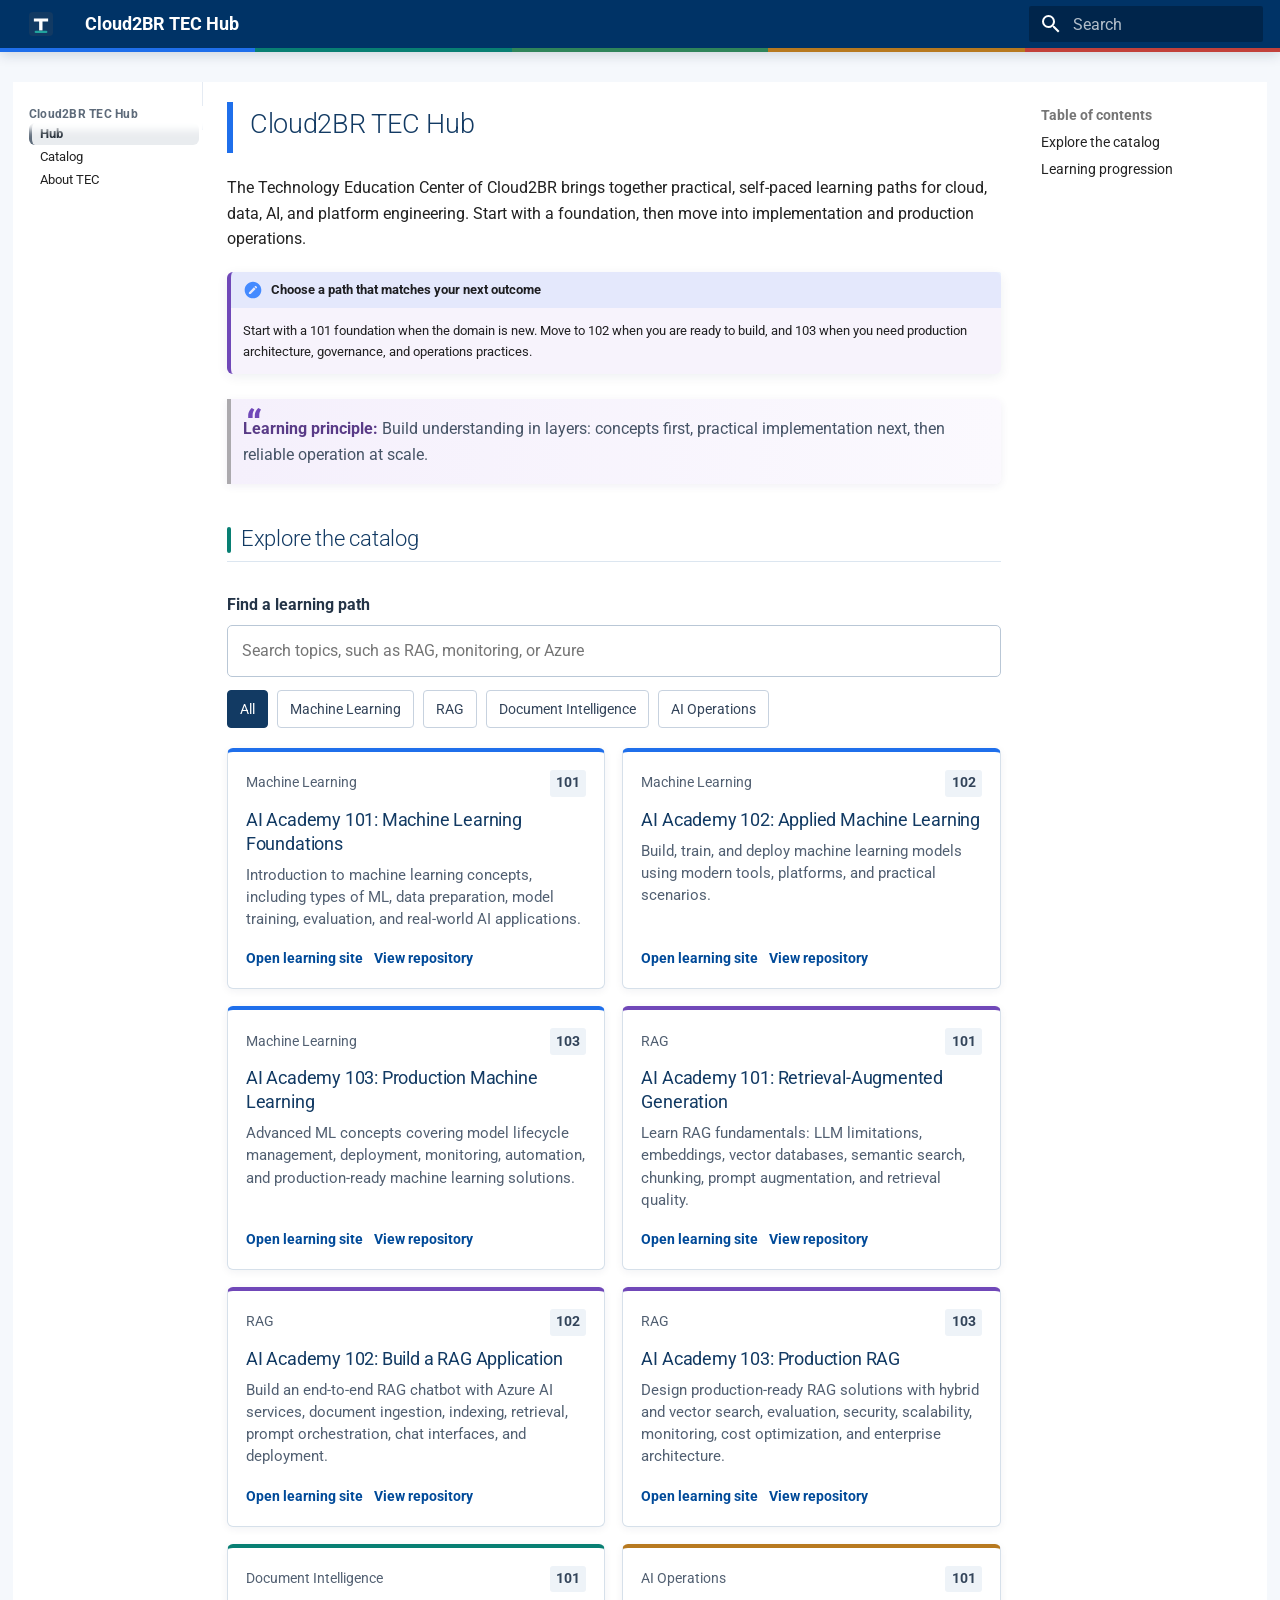
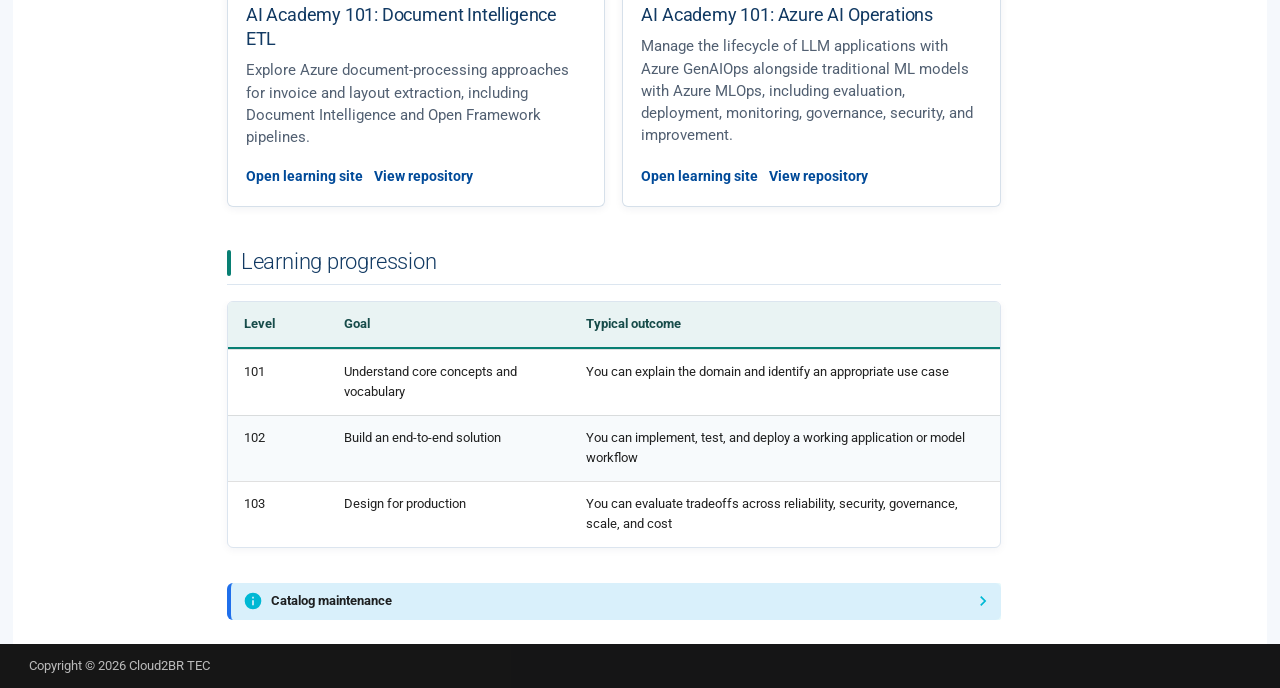
==== commit 2e0ceb4d: "Remove hub summary tiles" ====
--- a/site/index.html
+++ b/site/index.html
@@ -416,12 +416,6 @@
 
 <h1 id="cloud2br-tec-hub">Cloud2BR TEC Hub<a class="headerlink" href="#cloud2br-tec-hub" title="Permanent link">&para;</a></h1>
 <p>The Technology Education Center of Cloud2BR brings together practical, self-paced learning paths for cloud, data, AI, and platform engineering. Start with a foundation, then move into implementation and production operations.</p>
-<div class="hub-overview" aria-label="Cloud2BR TEC learning catalog overview">
-  <div><strong id="catalog-count">8</strong><span>learning paths</span></div>
-  <div><strong>4</strong><span>focus areas</span></div>
-  <div><strong>101-103</strong><span>learning progression</span></div>
-</div>
-
 <div class="admonition important">
 <p class="admonition-title">Choose a path that matches your next outcome</p>
 <p>Start with a 101 foundation when the domain is new. Move to 102 when you are ready to build, and 103 when you need production architecture, governance, and operations practices.</p>
--- a/site/assets/css/custom.css
+++ b/site/assets/css/custom.css
@@ -46,13 +46,6 @@
 .md-typeset blockquote p { margin: 0; }
 .md-typeset blockquote strong { color: #593b87; }
 
-.hub-overview { display: grid; grid-template-columns: repeat(3, minmax(0, 1fr)); gap: 0.75rem; margin: 1.25rem 0; }
-.hub-overview > div { border-top: 4px solid var(--hub-teal); padding: 0.85rem 1rem; background: #f8fbff; box-shadow: 0 2px 8px rgba(15, 42, 70, 0.07); }
-.hub-overview > div:nth-child(2) { border-top-color: var(--hub-violet); }
-.hub-overview > div:nth-child(3) { border-top-color: var(--hub-amber); }
-.hub-overview strong { display: block; color: var(--hub-navy); font-size: 1.3rem; }
-.hub-overview span { color: #526072; font-size: 0.72rem; }
-
 .catalog-toolbar { margin: 1.5rem 0 1rem; }
 .catalog-search-label { display: block; margin-bottom: 0.35rem; color: var(--hub-ink); font-weight: 700; }
 .catalog-search { box-sizing: border-box; width: 100%; border: 1px solid #b9c7d6; border-radius: 5px; padding: 0.6rem 0.7rem; background: #ffffff; color: var(--hub-ink); font: inherit; }
@@ -84,6 +77,6 @@
 .md-nav--primary .md-nav__item .md-nav__link--active { background: #e9ecef; border-left-color: #5e6b7a; color: #1f2933; font-weight: 700; }
 
 @media (max-width: 44rem) {
-  .hub-overview, .repository-catalog { grid-template-columns: 1fr; }
+  .repository-catalog { grid-template-columns: 1fr; }
   .repository-card { min-height: 0; }
 }
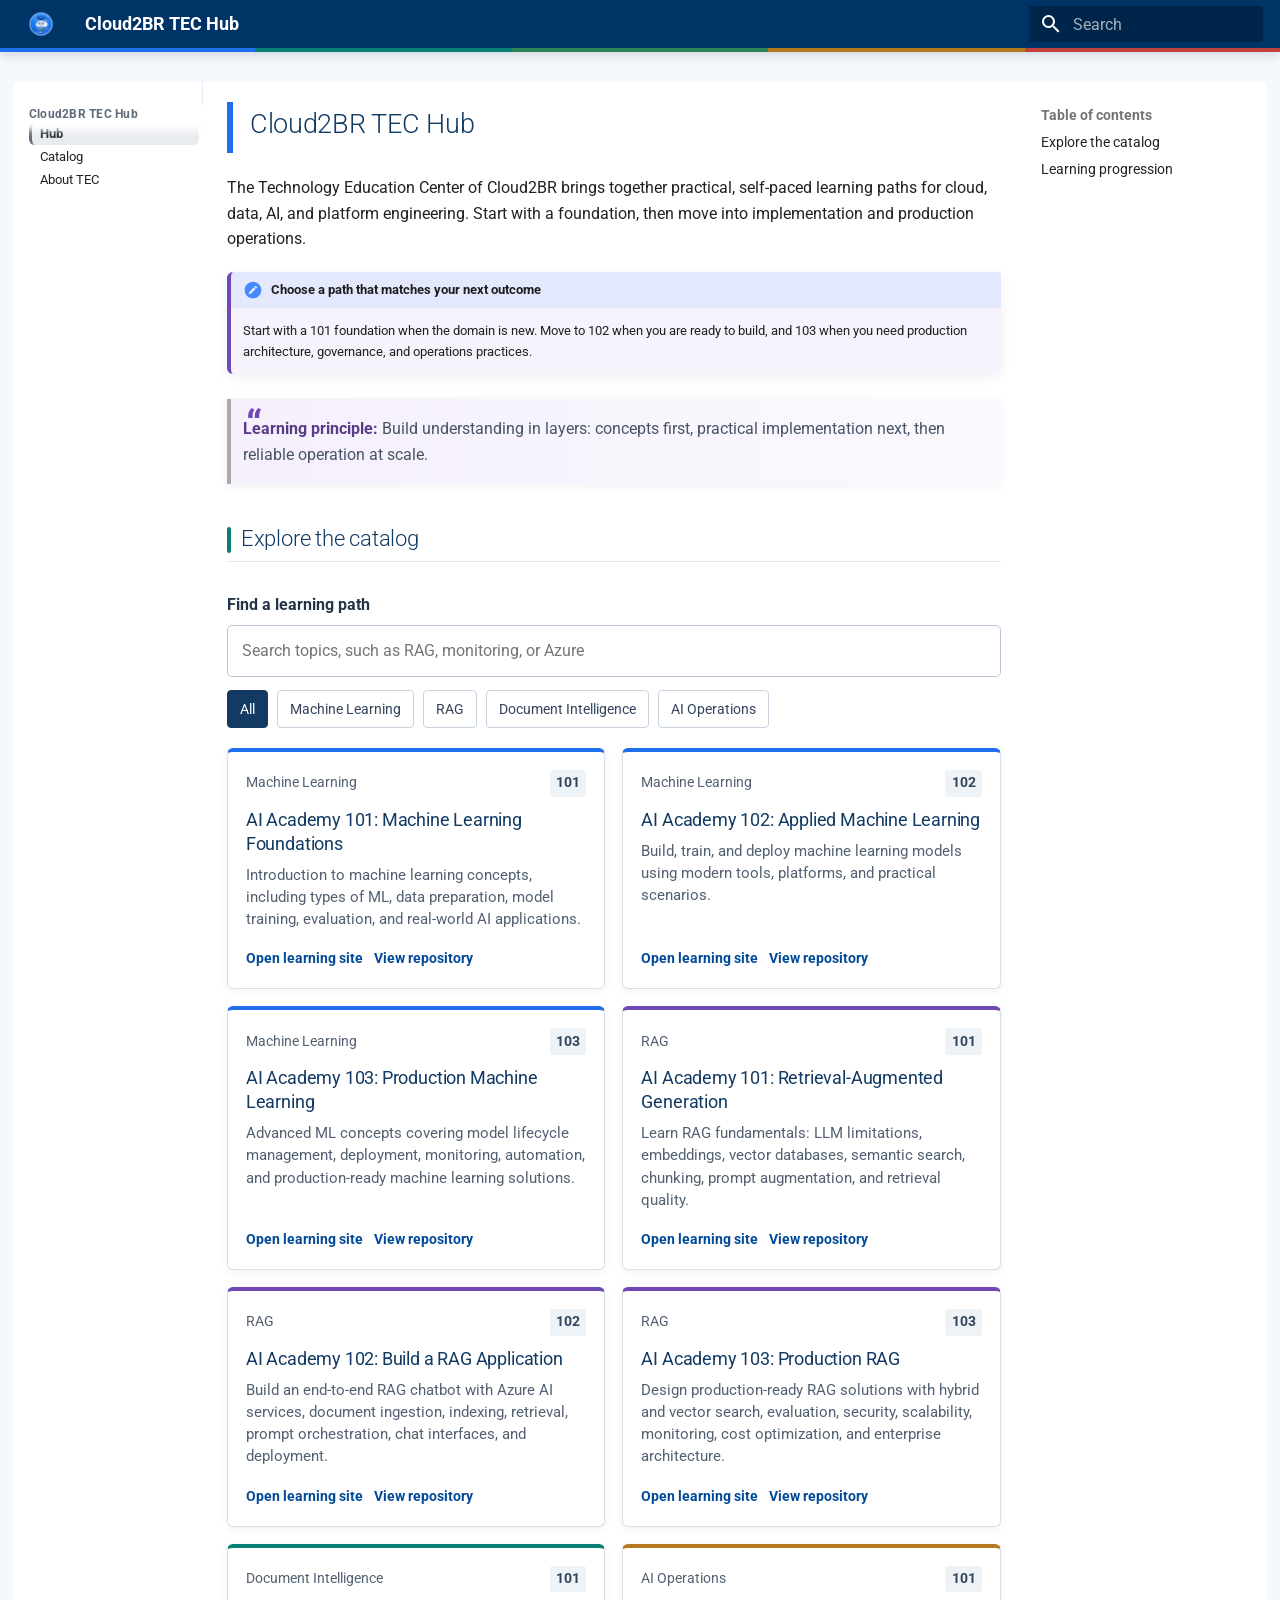
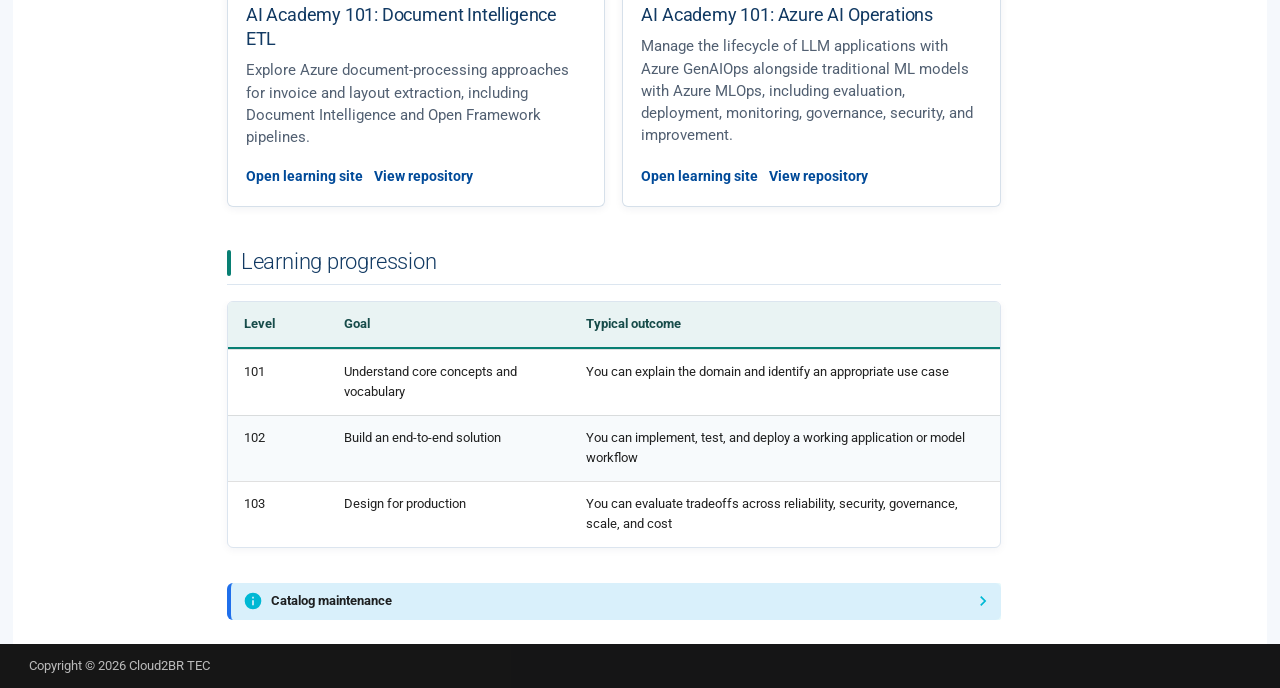
==== commit fc6322f8: "Use organization logo for hub branding" ====
--- a/site/index.html
+++ b/site/index.html
@@ -20,7 +20,7 @@
         
       
       
-      <link rel="icon" href="assets/img/tec-mark.svg">
+      <link rel="icon" href="assets/img/org-logo.png">
       <meta name="generator" content="mkdocs-1.6.1, mkdocs-material-9.7.6">
     
     
@@ -94,7 +94,7 @@
   <nav class="md-header__inner md-grid" aria-label="Header">
     <a href="index.html" title="Cloud2BR TEC Hub" class="md-header__button md-logo" aria-label="Cloud2BR TEC Hub" data-md-component="logo">
       
-  <img src="assets/img/tec-mark.svg" alt="logo">
+  <img src="assets/img/org-logo.png" alt="logo">
 
     </a>
     <label class="md-header__button md-icon" for="__drawer">
@@ -191,7 +191,7 @@
   <label class="md-nav__title" for="__drawer">
     <a href="index.html" title="Cloud2BR TEC Hub" class="md-nav__button md-logo" aria-label="Cloud2BR TEC Hub" data-md-component="logo">
       
-  <img src="assets/img/tec-mark.svg" alt="logo">
+  <img src="assets/img/org-logo.png" alt="logo">
 
     </a>
     Cloud2BR TEC Hub
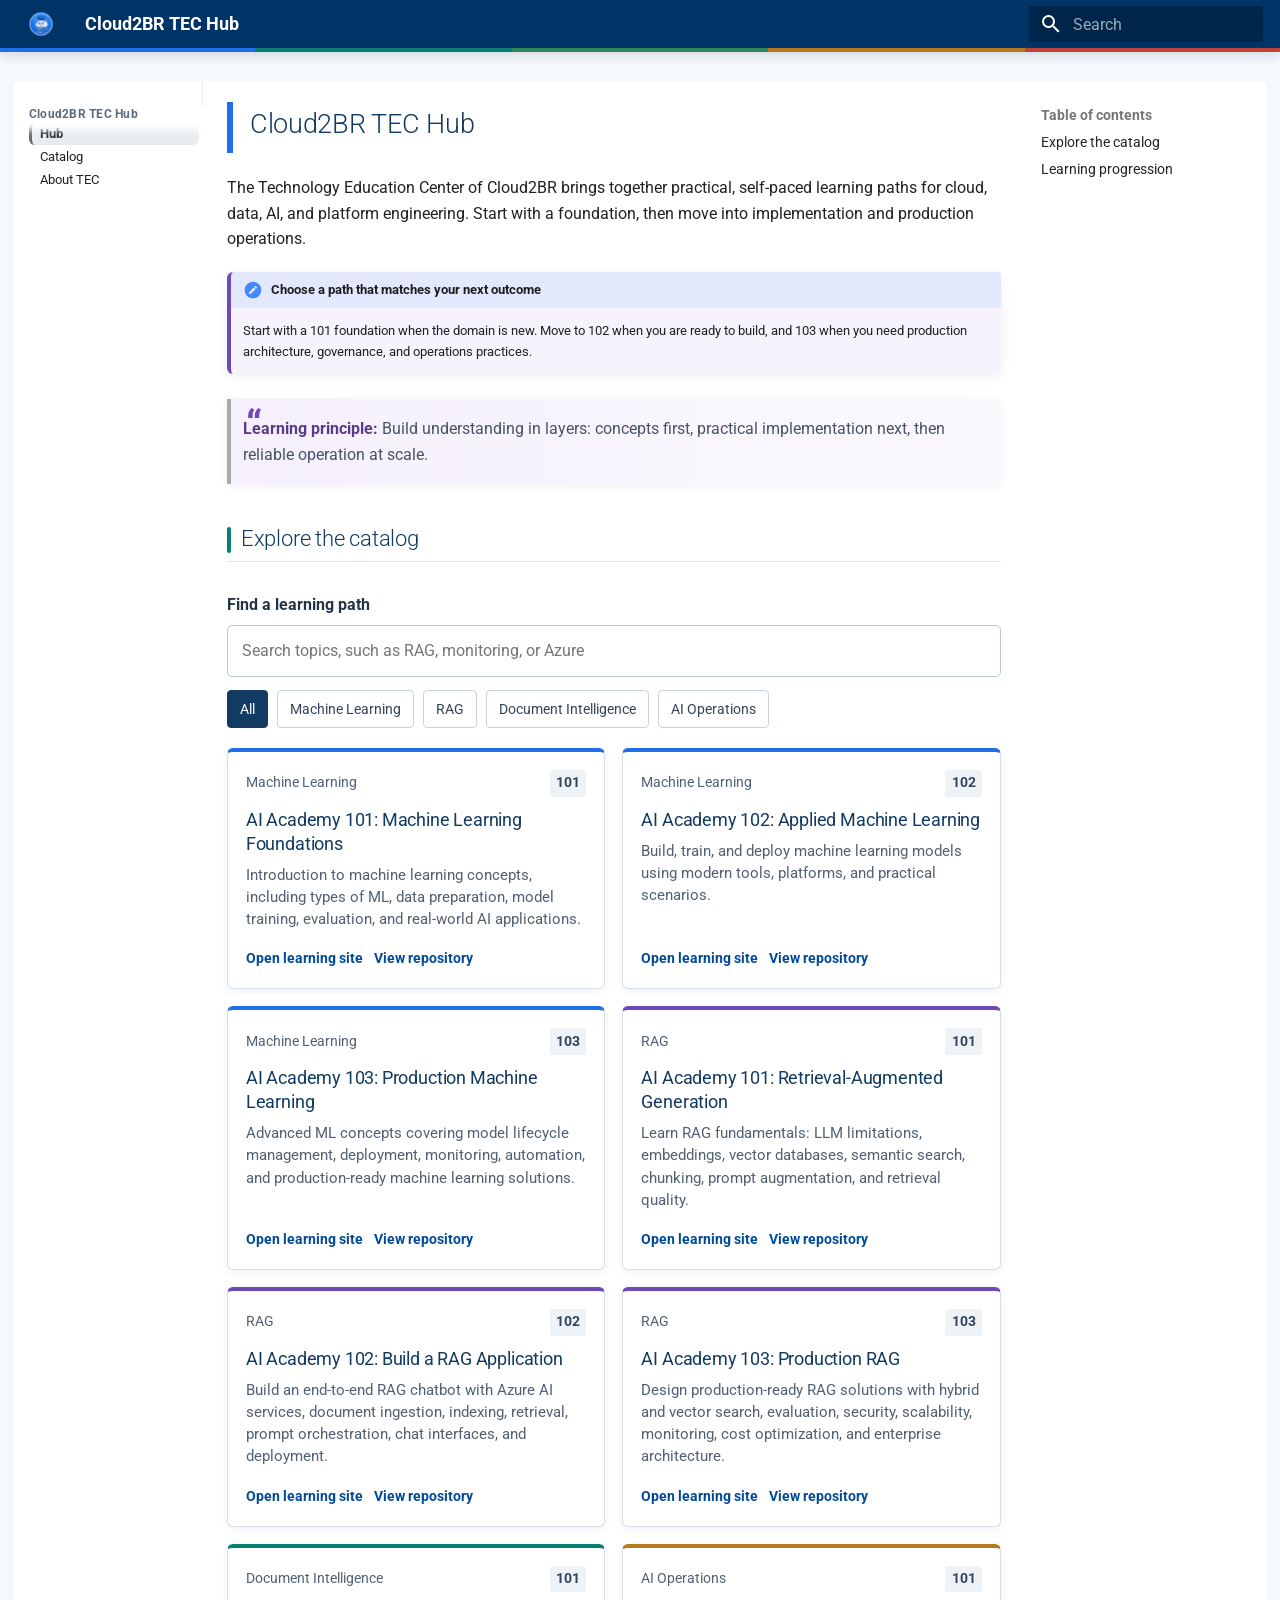
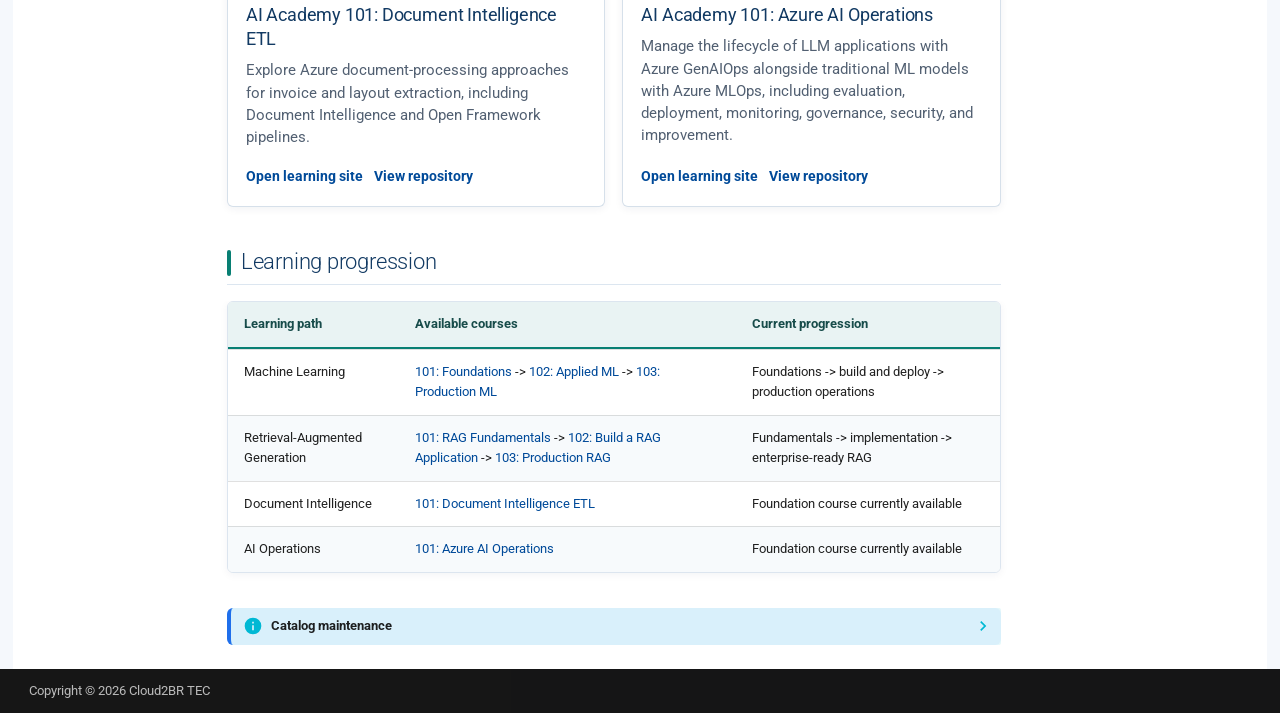
==== commit 53662af0: "Align learning paths with available courses" ====
--- a/site/index.html
+++ b/site/index.html
@@ -446,26 +446,31 @@
 <table>
 <thead>
 <tr>
-<th>Level</th>
-<th>Goal</th>
-<th>Typical outcome</th>
+<th>Learning path</th>
+<th>Available courses</th>
+<th>Current progression</th>
 </tr>
 </thead>
 <tbody>
 <tr>
-<td>101</td>
-<td>Understand core concepts and vocabulary</td>
-<td>You can explain the domain and identify an appropriate use case</td>
+<td>Machine Learning</td>
+<td><a href="https://cloud2br-tec.github.io/ai-academy-101-ml/">101: Foundations</a> -&gt; <a href="https://cloud2br-tec.github.io/ai-academy-102-ml/">102: Applied ML</a> -&gt; <a href="https://cloud2br-tec.github.io/ai-academy-103-ml/">103: Production ML</a></td>
+<td>Foundations -&gt; build and deploy -&gt; production operations</td>
 </tr>
 <tr>
-<td>102</td>
-<td>Build an end-to-end solution</td>
-<td>You can implement, test, and deploy a working application or model workflow</td>
+<td>Retrieval-Augmented Generation</td>
+<td><a href="https://cloud2br-tec.github.io/ai-academy-101-rag/">101: RAG Fundamentals</a> -&gt; <a href="https://cloud2br-tec.github.io/ai-academy-102-rag/">102: Build a RAG Application</a> -&gt; <a href="https://cloud2br-tec.github.io/ai-academy-103-rag/">103: Production RAG</a></td>
+<td>Fundamentals -&gt; implementation -&gt; enterprise-ready RAG</td>
 </tr>
 <tr>
-<td>103</td>
-<td>Design for production</td>
-<td>You can evaluate tradeoffs across reliability, security, governance, scale, and cost</td>
+<td>Document Intelligence</td>
+<td><a href="https://cloud2br-tec.github.io/ai-academy-101-docs-etl/">101: Document Intelligence ETL</a></td>
+<td>Foundation course currently available</td>
+</tr>
+<tr>
+<td>AI Operations</td>
+<td><a href="https://cloud2br-tec.github.io/ai-academy-101-ops/">101: Azure AI Operations</a></td>
+<td>Foundation course currently available</td>
 </tr>
 </tbody>
 </table>
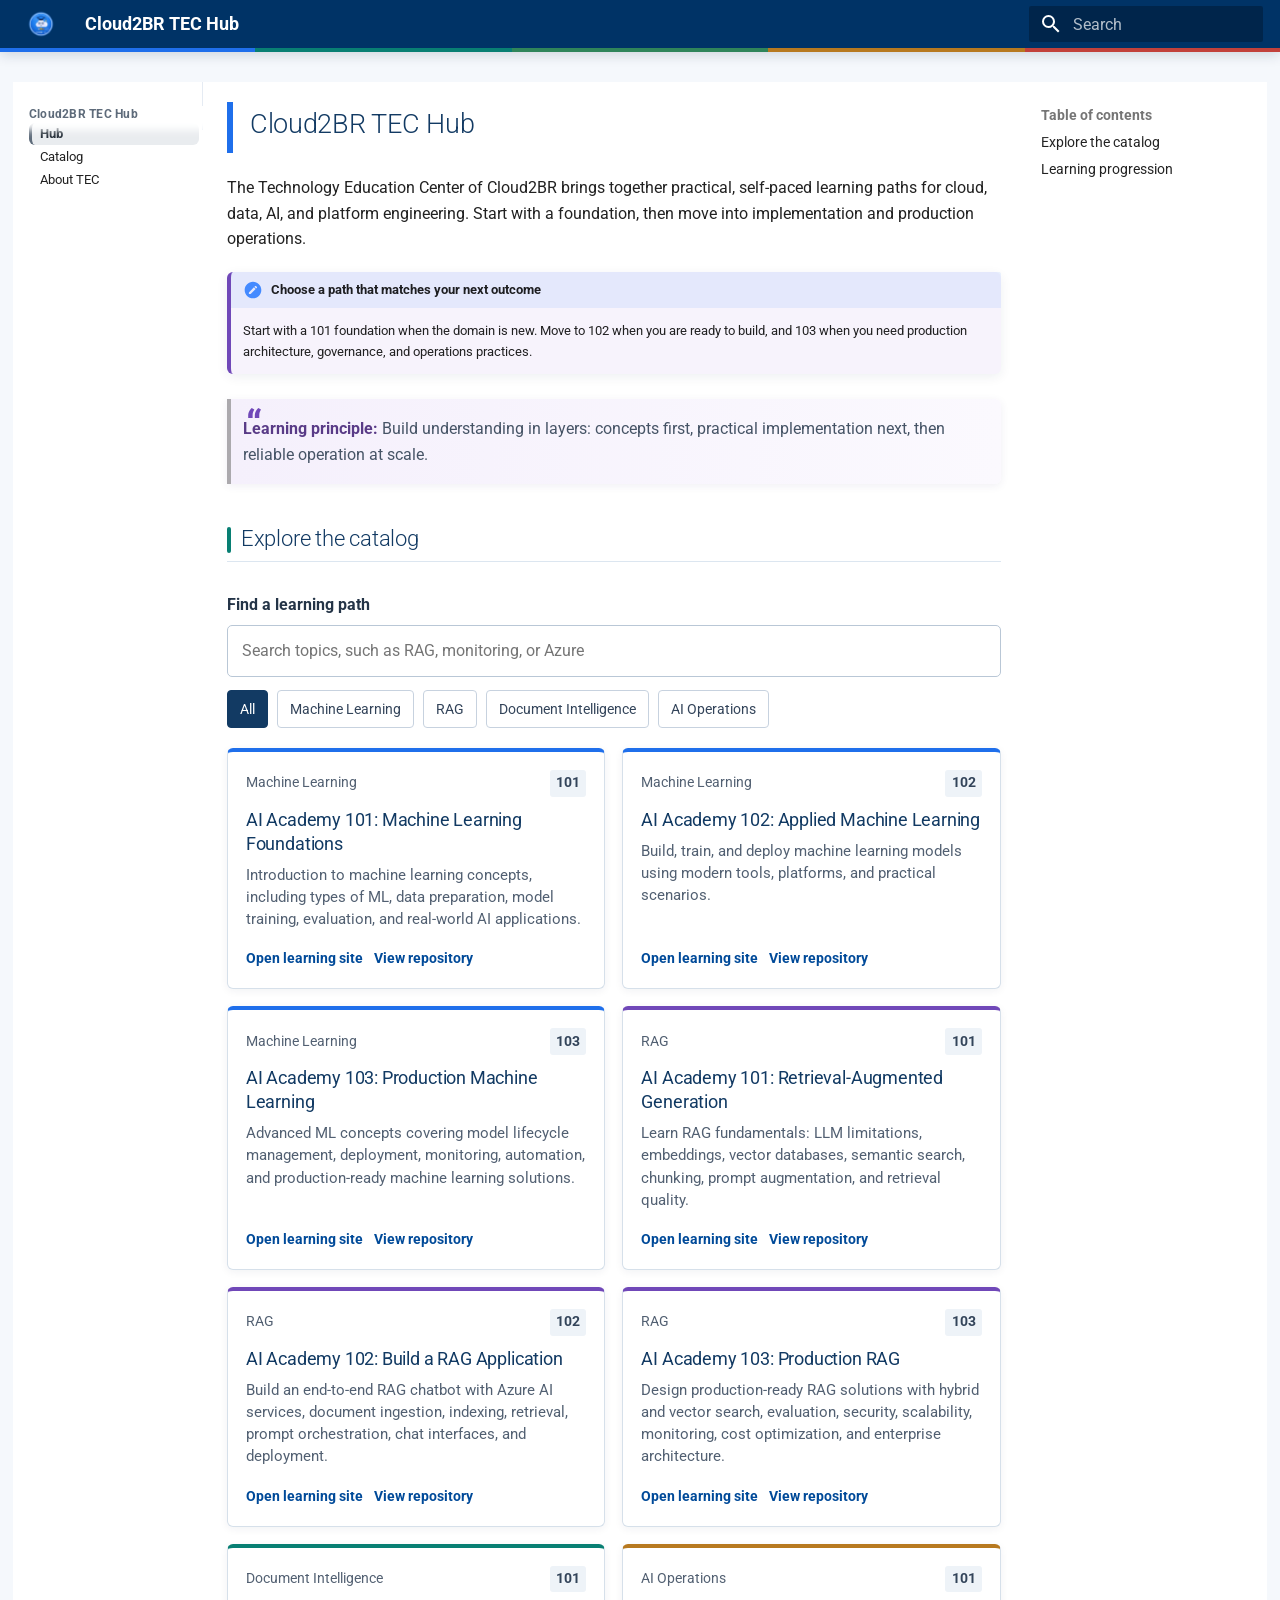
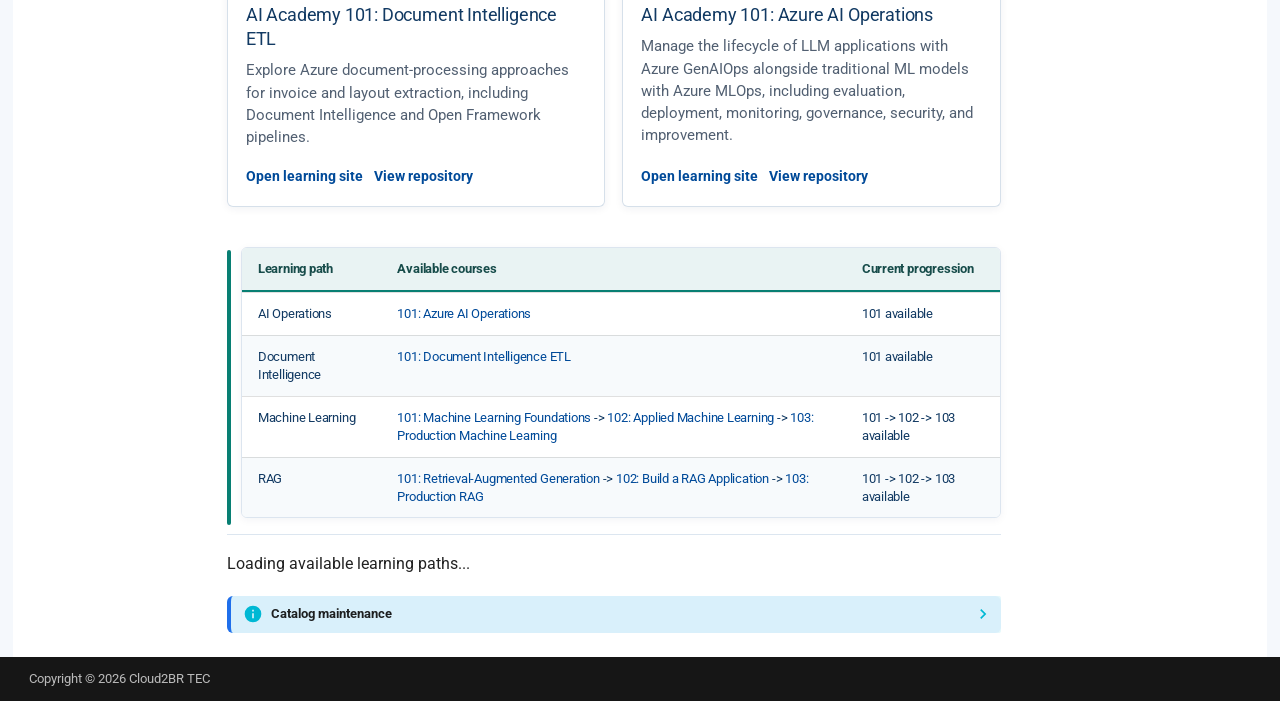
==== commit 0fd5e13c: "Generate learning paths from catalog" ====
--- a/site/index.html
+++ b/site/index.html
@@ -443,40 +443,13 @@
 </noscript>
 
 <h2 id="learning-progression">Learning progression<a class="headerlink" href="#learning-progression" title="Permanent link">&para;</a></h2>
-<table>
-<thead>
-<tr>
-<th>Learning path</th>
-<th>Available courses</th>
-<th>Current progression</th>
-</tr>
-</thead>
-<tbody>
-<tr>
-<td>Machine Learning</td>
-<td><a href="https://cloud2br-tec.github.io/ai-academy-101-ml/">101: Foundations</a> -&gt; <a href="https://cloud2br-tec.github.io/ai-academy-102-ml/">102: Applied ML</a> -&gt; <a href="https://cloud2br-tec.github.io/ai-academy-103-ml/">103: Production ML</a></td>
-<td>Foundations -&gt; build and deploy -&gt; production operations</td>
-</tr>
-<tr>
-<td>Retrieval-Augmented Generation</td>
-<td><a href="https://cloud2br-tec.github.io/ai-academy-101-rag/">101: RAG Fundamentals</a> -&gt; <a href="https://cloud2br-tec.github.io/ai-academy-102-rag/">102: Build a RAG Application</a> -&gt; <a href="https://cloud2br-tec.github.io/ai-academy-103-rag/">103: Production RAG</a></td>
-<td>Fundamentals -&gt; implementation -&gt; enterprise-ready RAG</td>
-</tr>
-<tr>
-<td>Document Intelligence</td>
-<td><a href="https://cloud2br-tec.github.io/ai-academy-101-docs-etl/">101: Document Intelligence ETL</a></td>
-<td>Foundation course currently available</td>
-</tr>
-<tr>
-<td>AI Operations</td>
-<td><a href="https://cloud2br-tec.github.io/ai-academy-101-ops/">101: Azure AI Operations</a></td>
-<td>Foundation course currently available</td>
-</tr>
-</tbody>
-</table>
+<div id="learning-progression" aria-live="polite">
+  <p>Loading available learning paths...</p>
+</div>
+
 <details class="info">
 <summary>Catalog maintenance</summary>
-<p>The repository catalog is sourced from <code>repos-map.yml</code>. Update that map when a public repository is added, renamed, retired, or receives a GitHub Pages site.</p>
+<p>The repository catalog and learning progression are sourced from <code>repos-map.yml</code>. Update that map when a public repository is added, renamed, retired, or receives a GitHub Pages site.</p>
 </details>
 
 
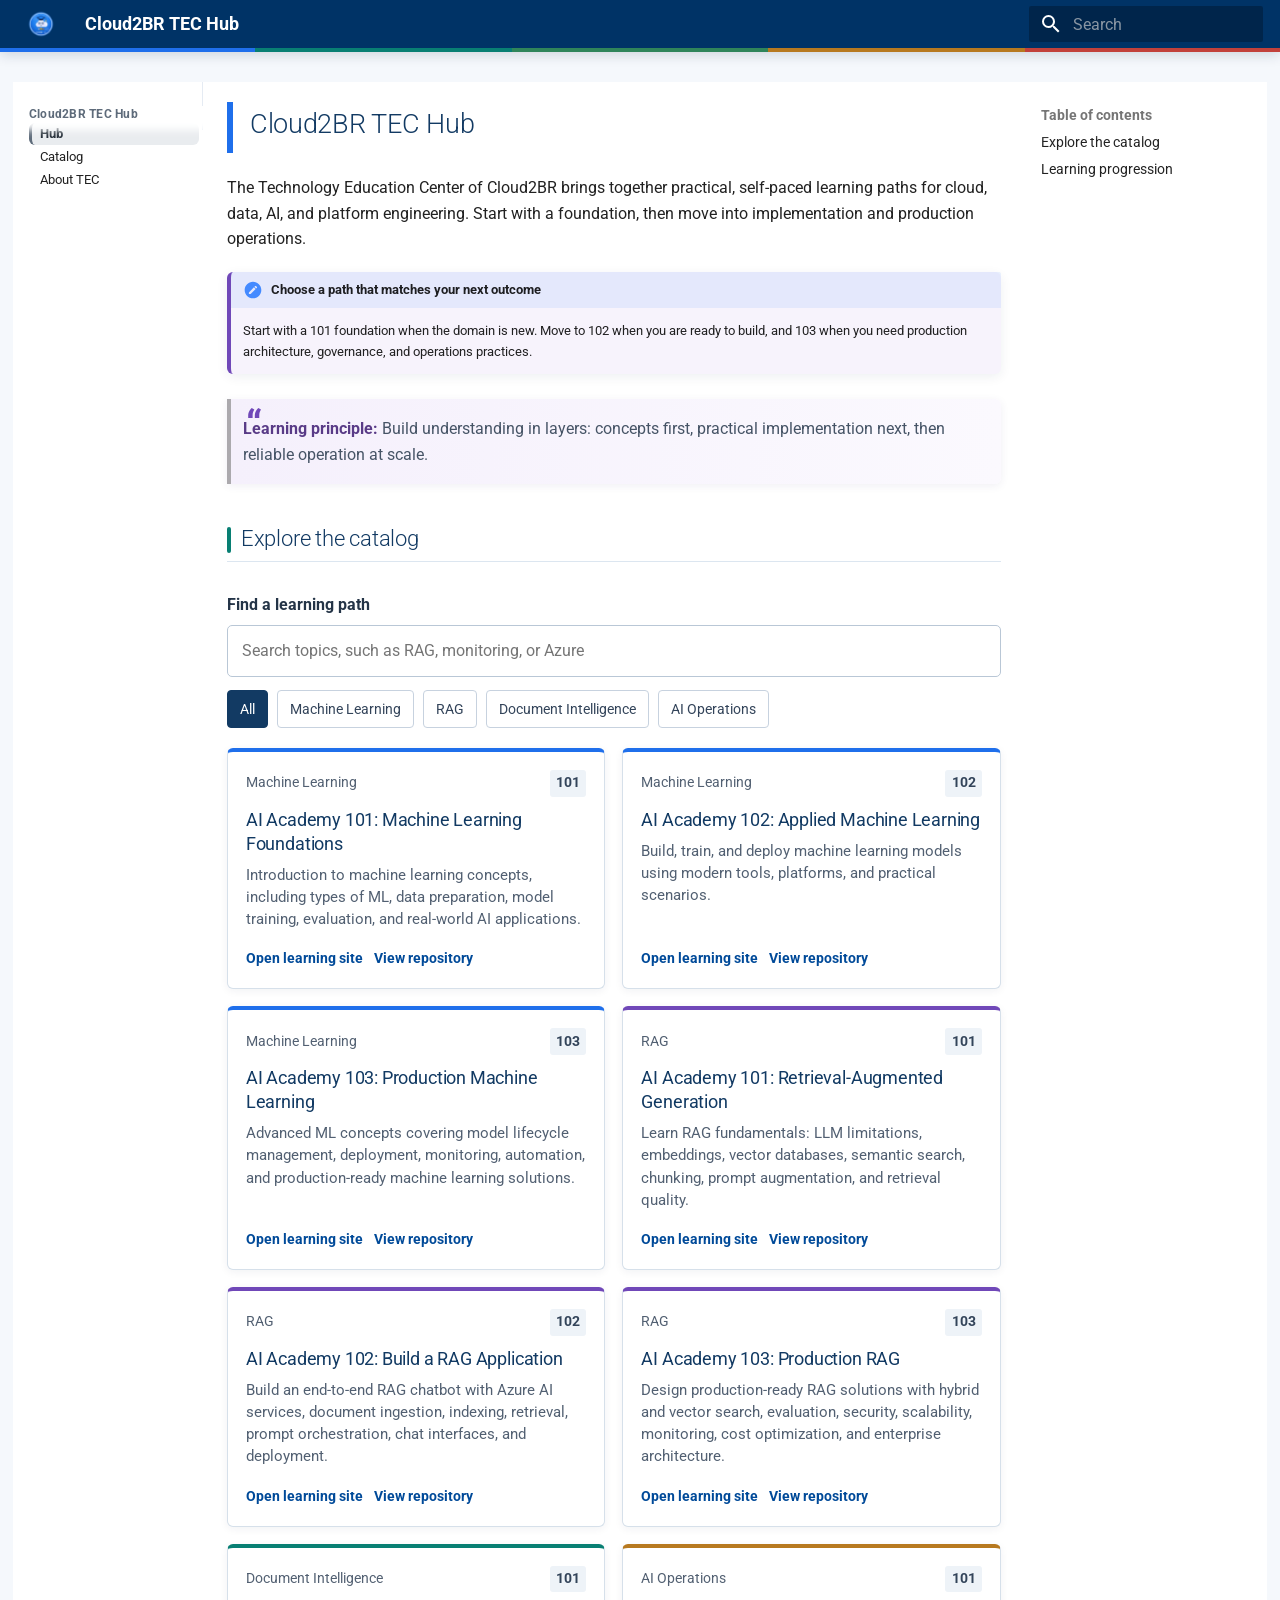
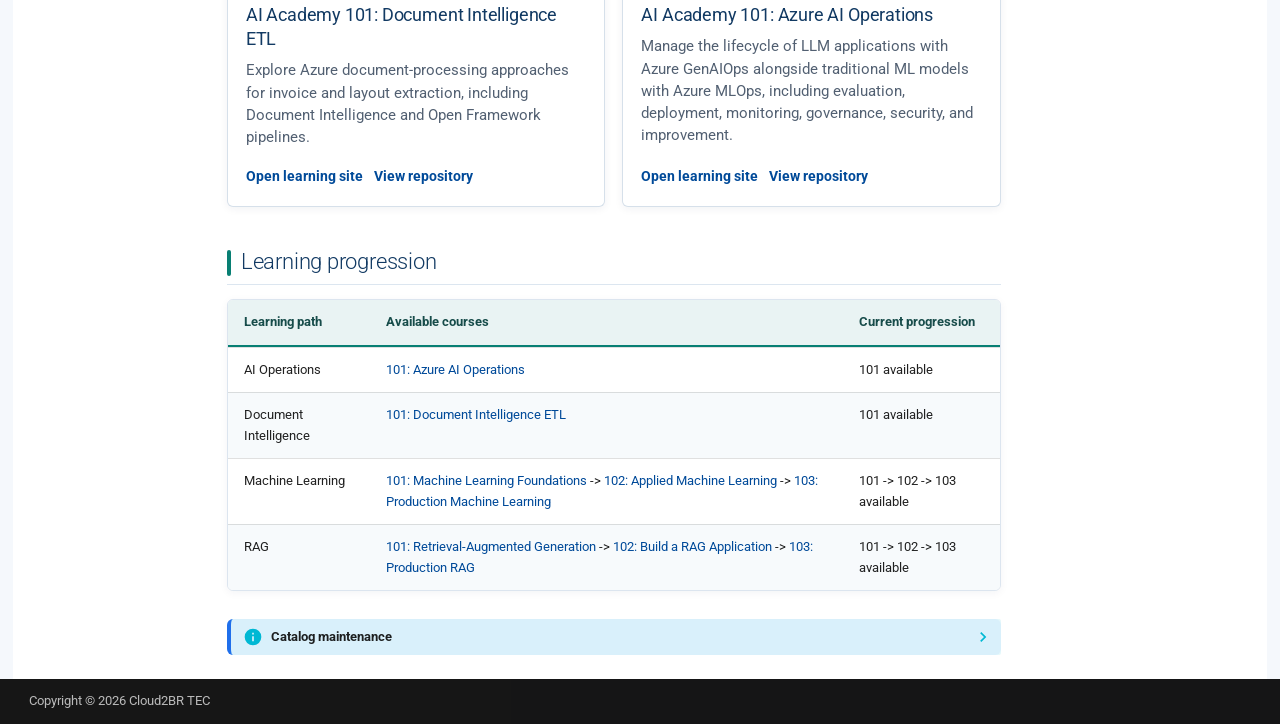
==== commit 49305a27: "Fix learning progression loading placeholder" ====
--- a/site/index.html
+++ b/site/index.html
@@ -443,7 +443,7 @@
 </noscript>
 
 <h2 id="learning-progression">Learning progression<a class="headerlink" href="#learning-progression" title="Permanent link">&para;</a></h2>
-<div id="learning-progression" aria-live="polite">
+<div id="learning-progression-content" aria-live="polite">
   <p>Loading available learning paths...</p>
 </div>
 
